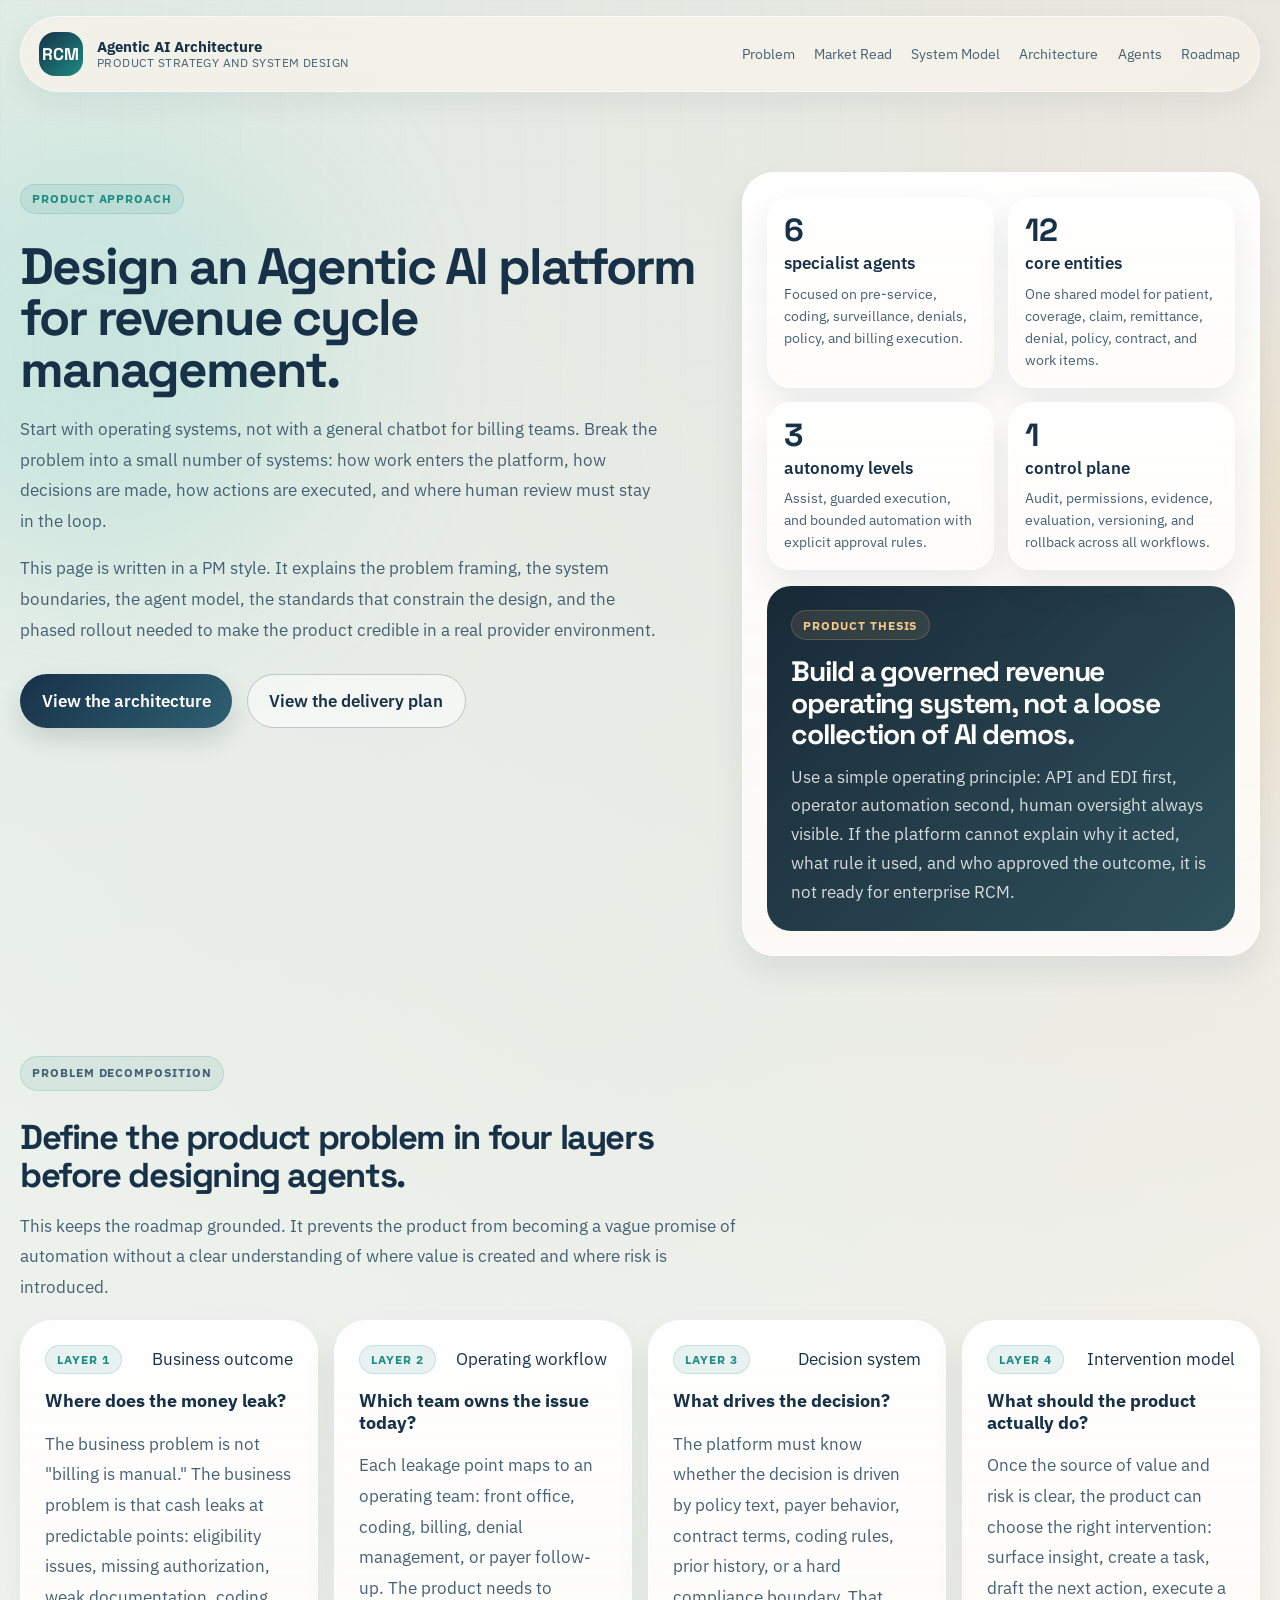
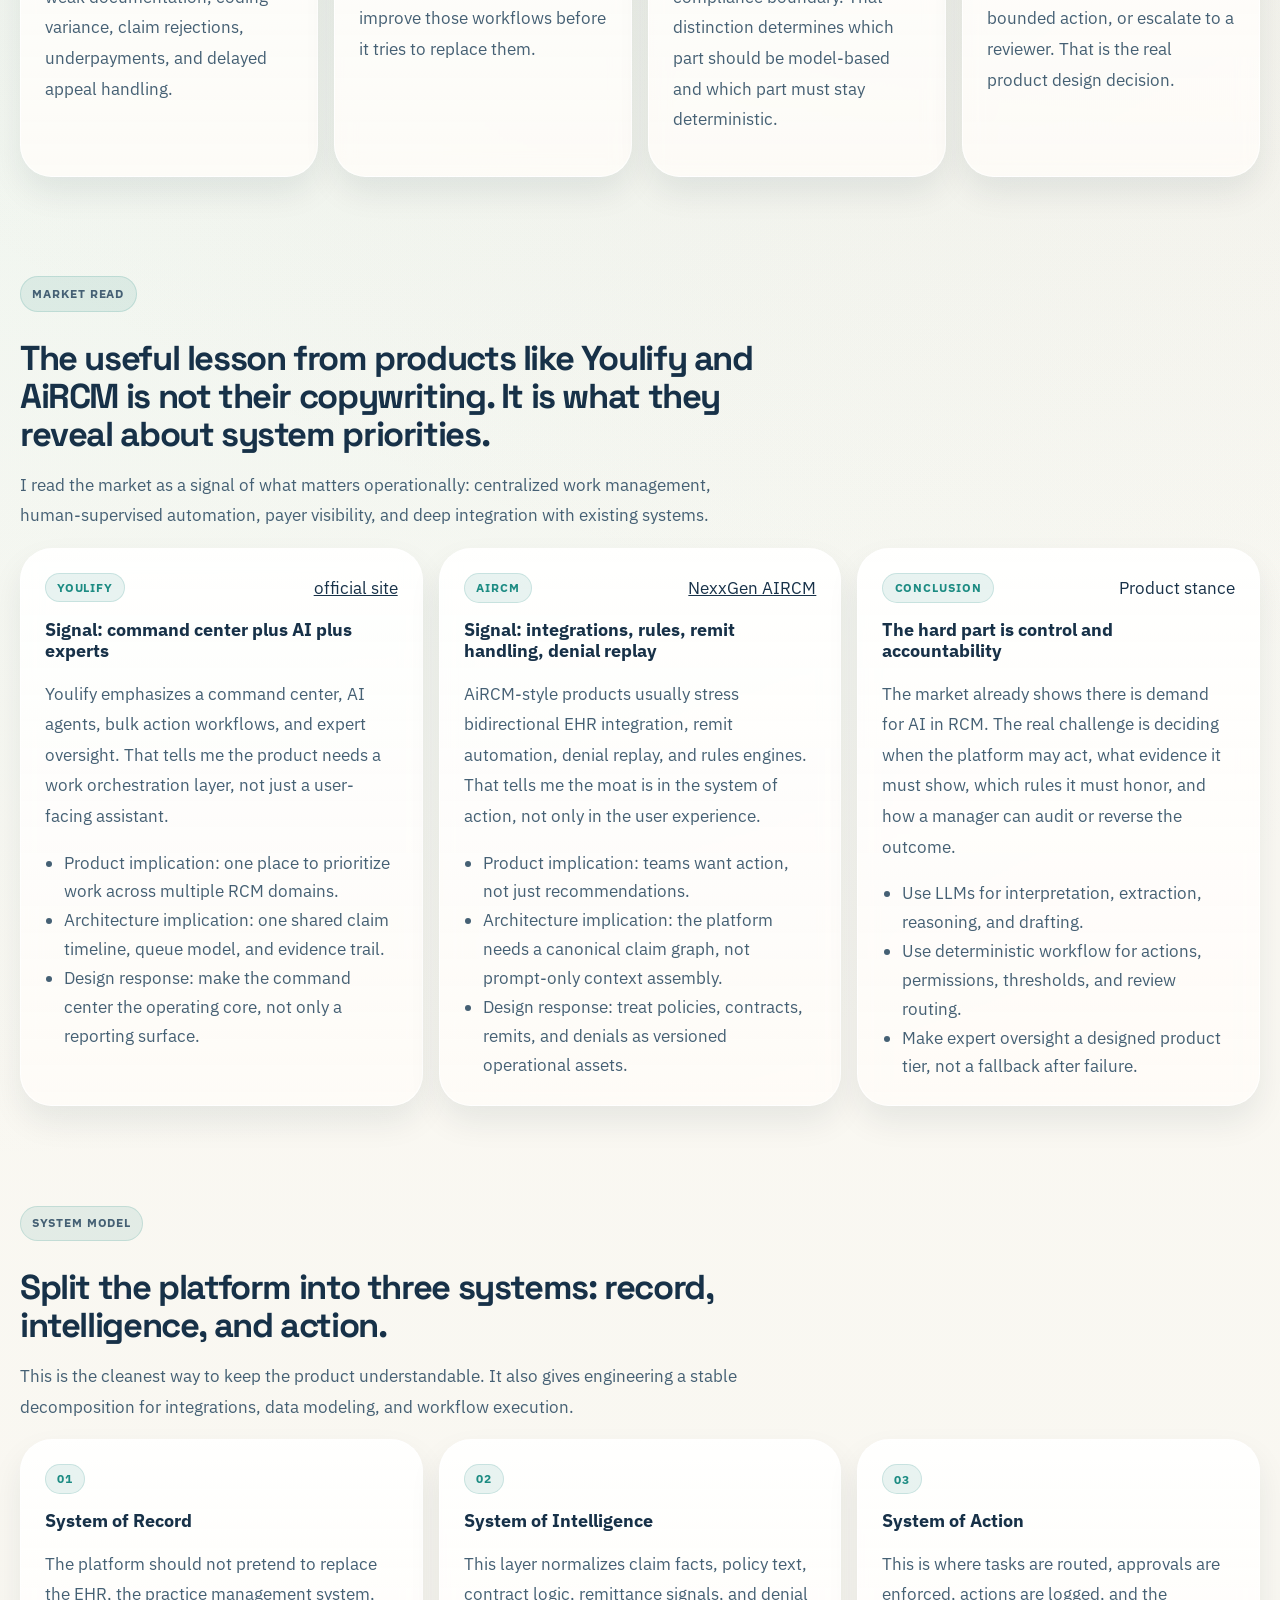
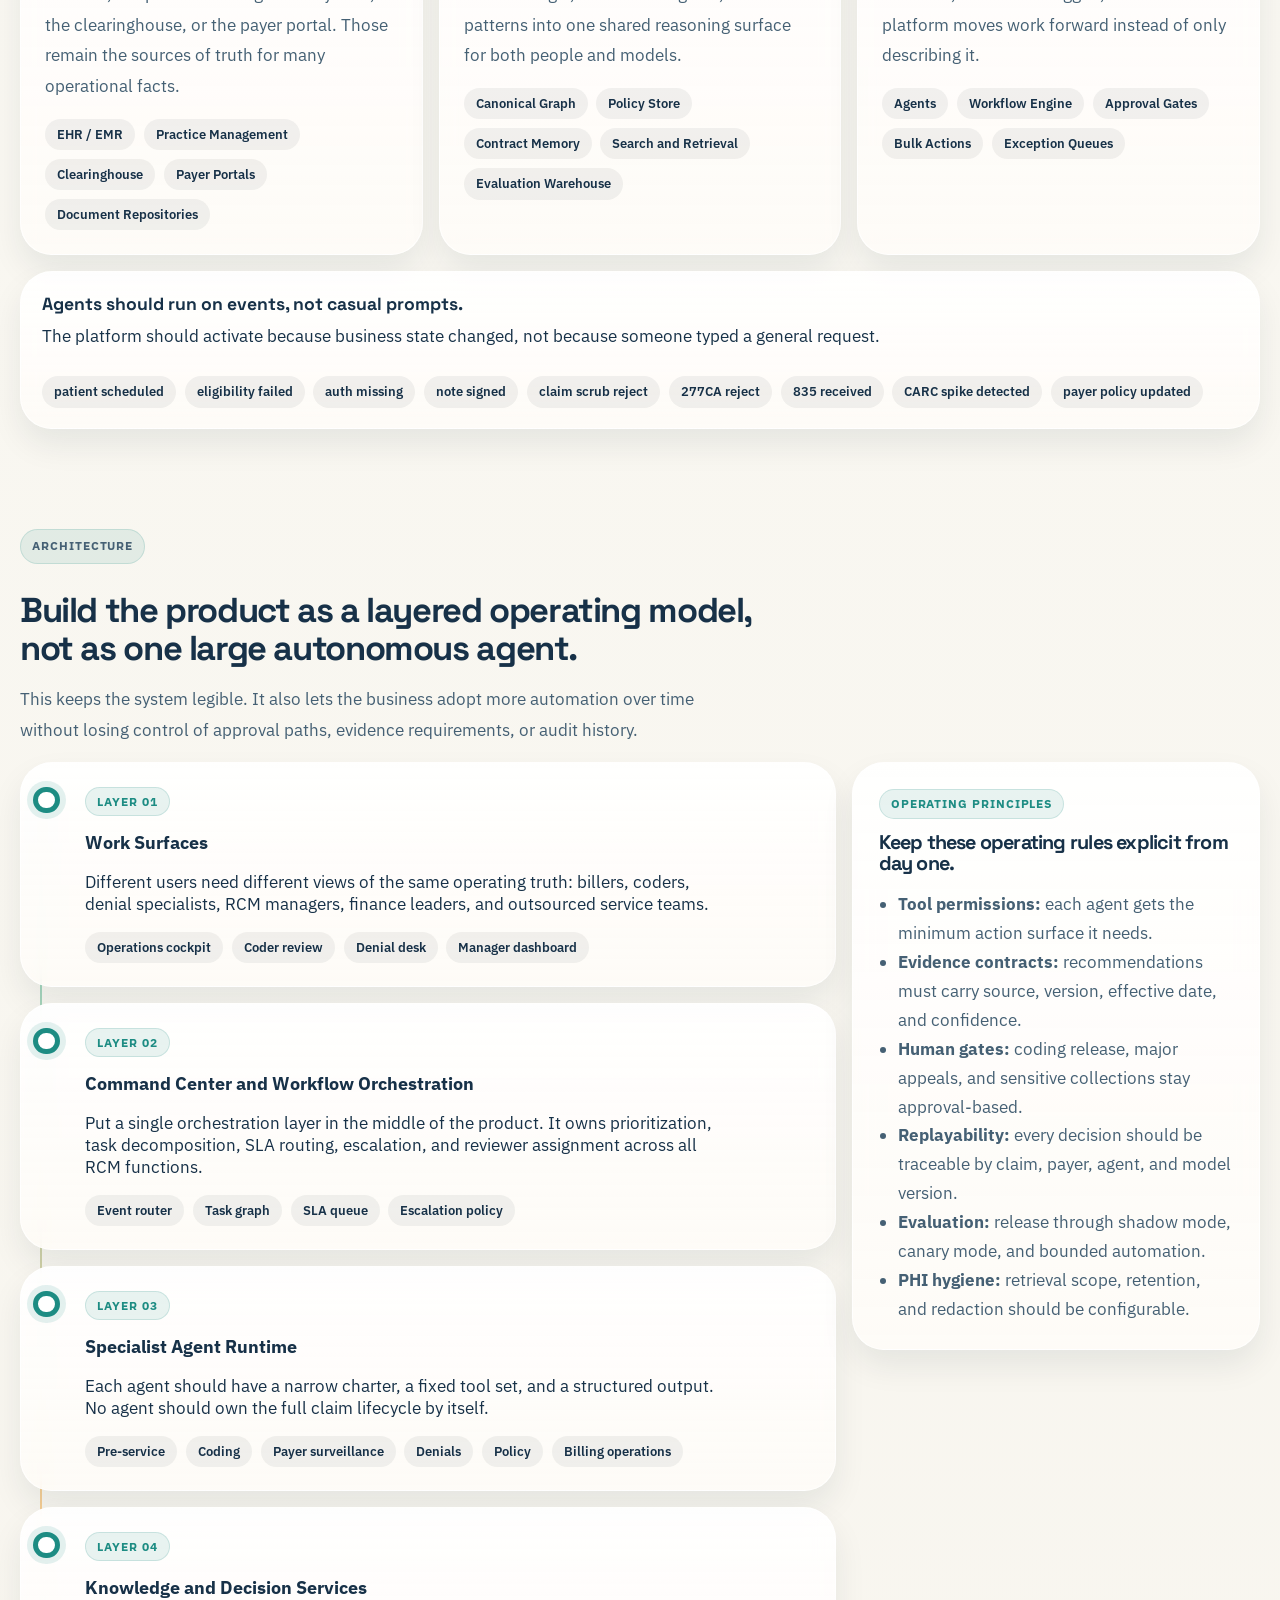
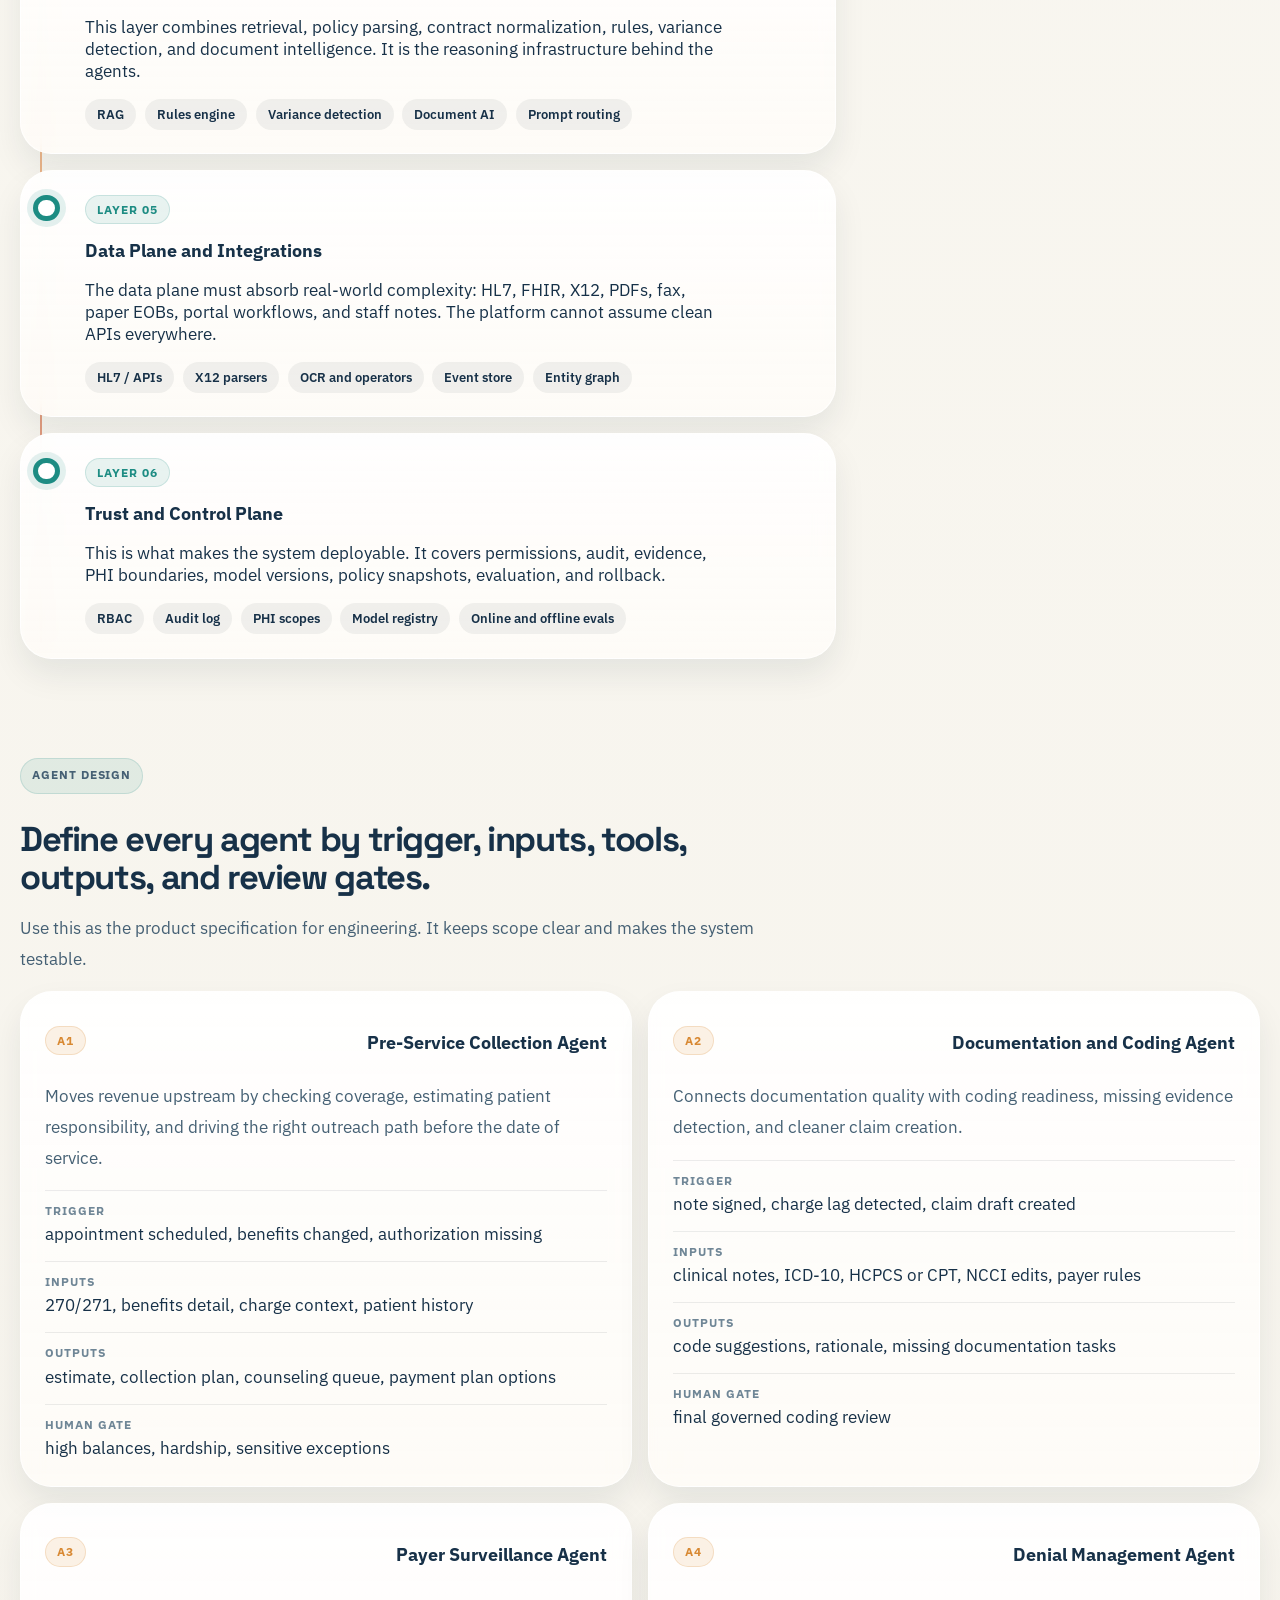
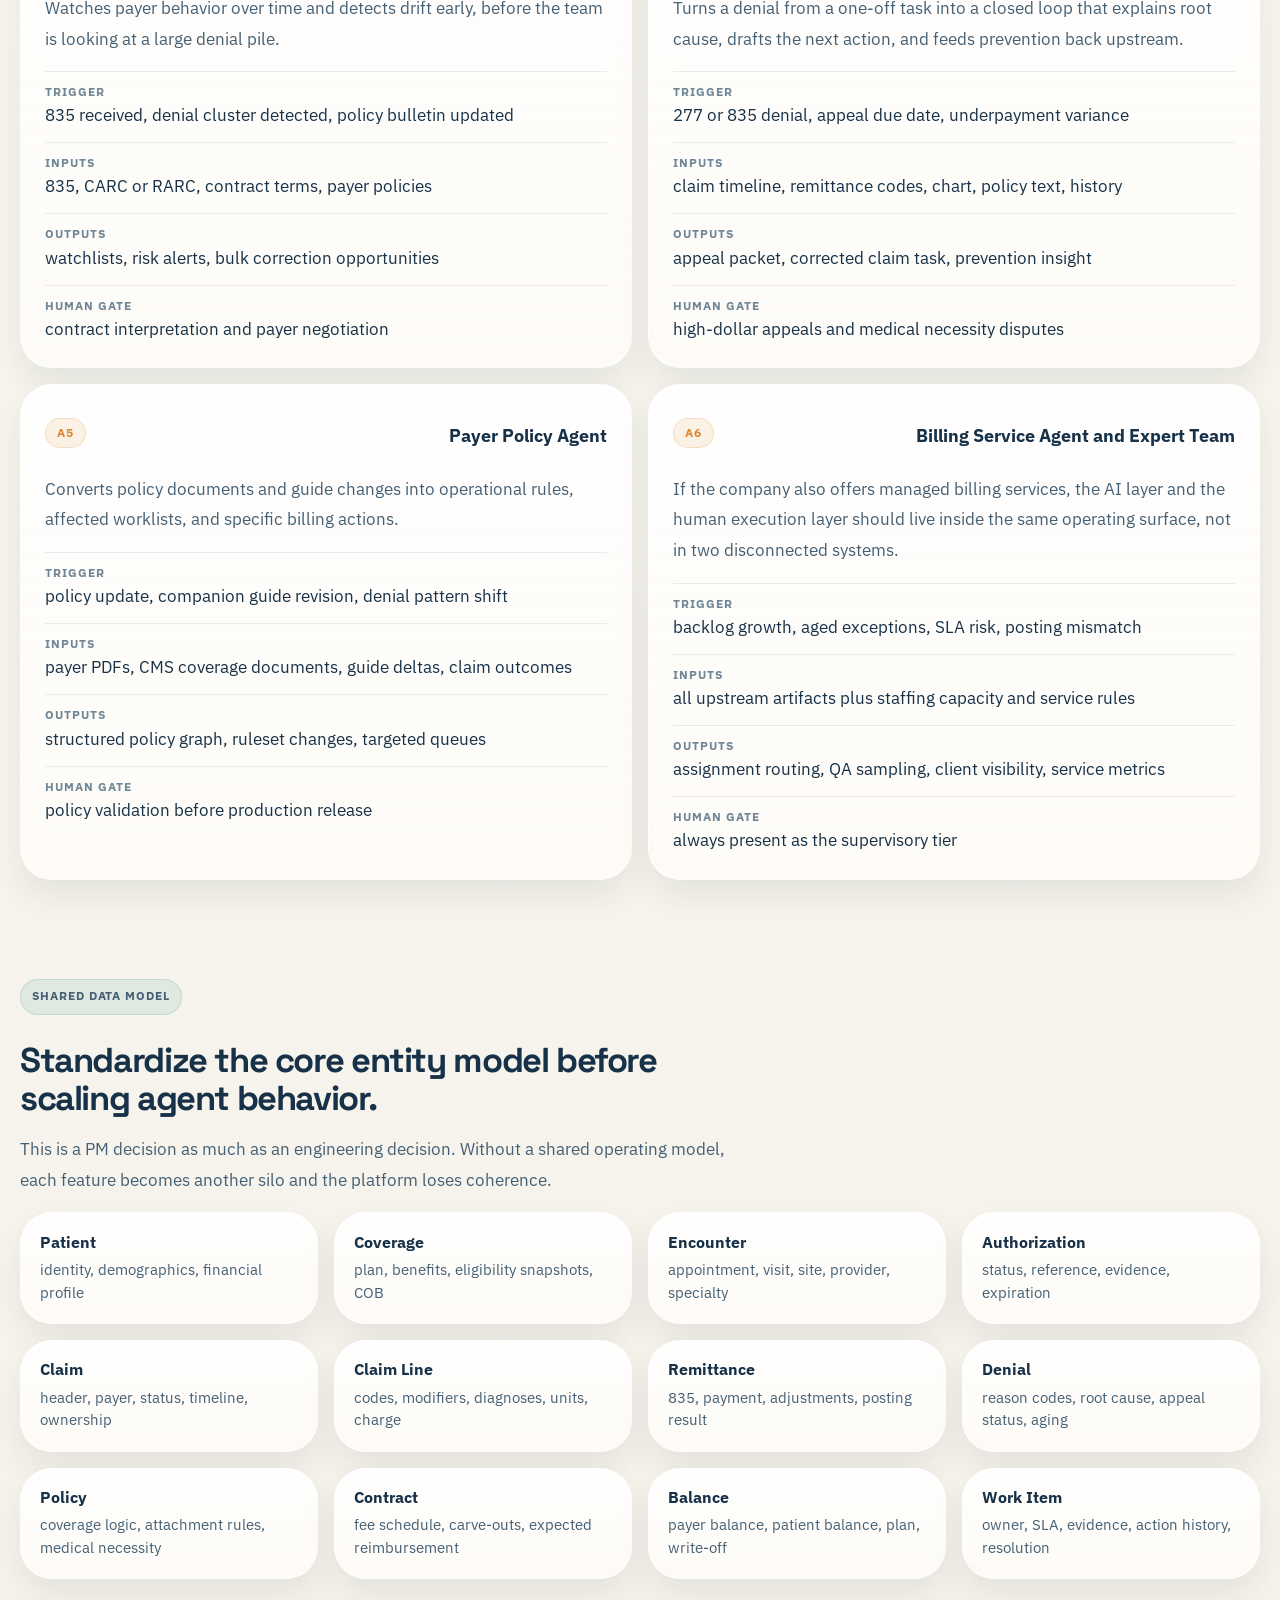
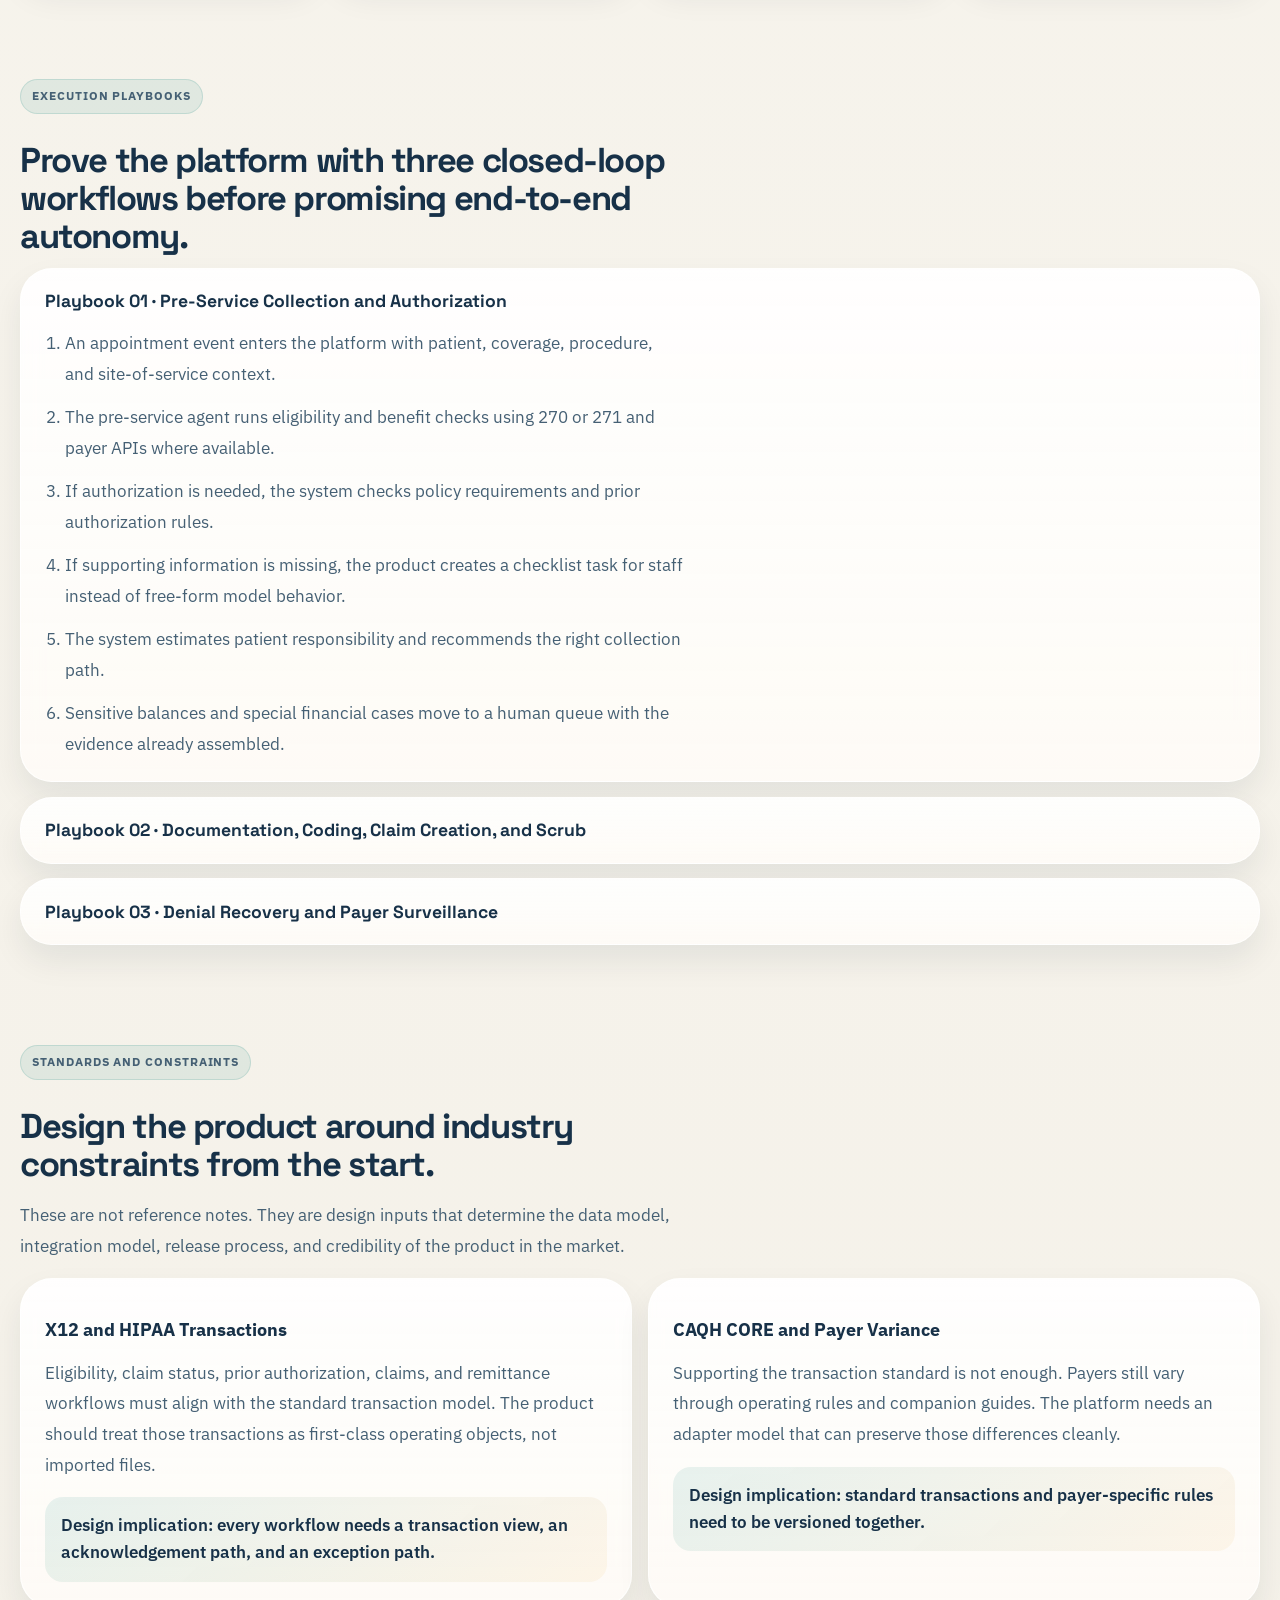
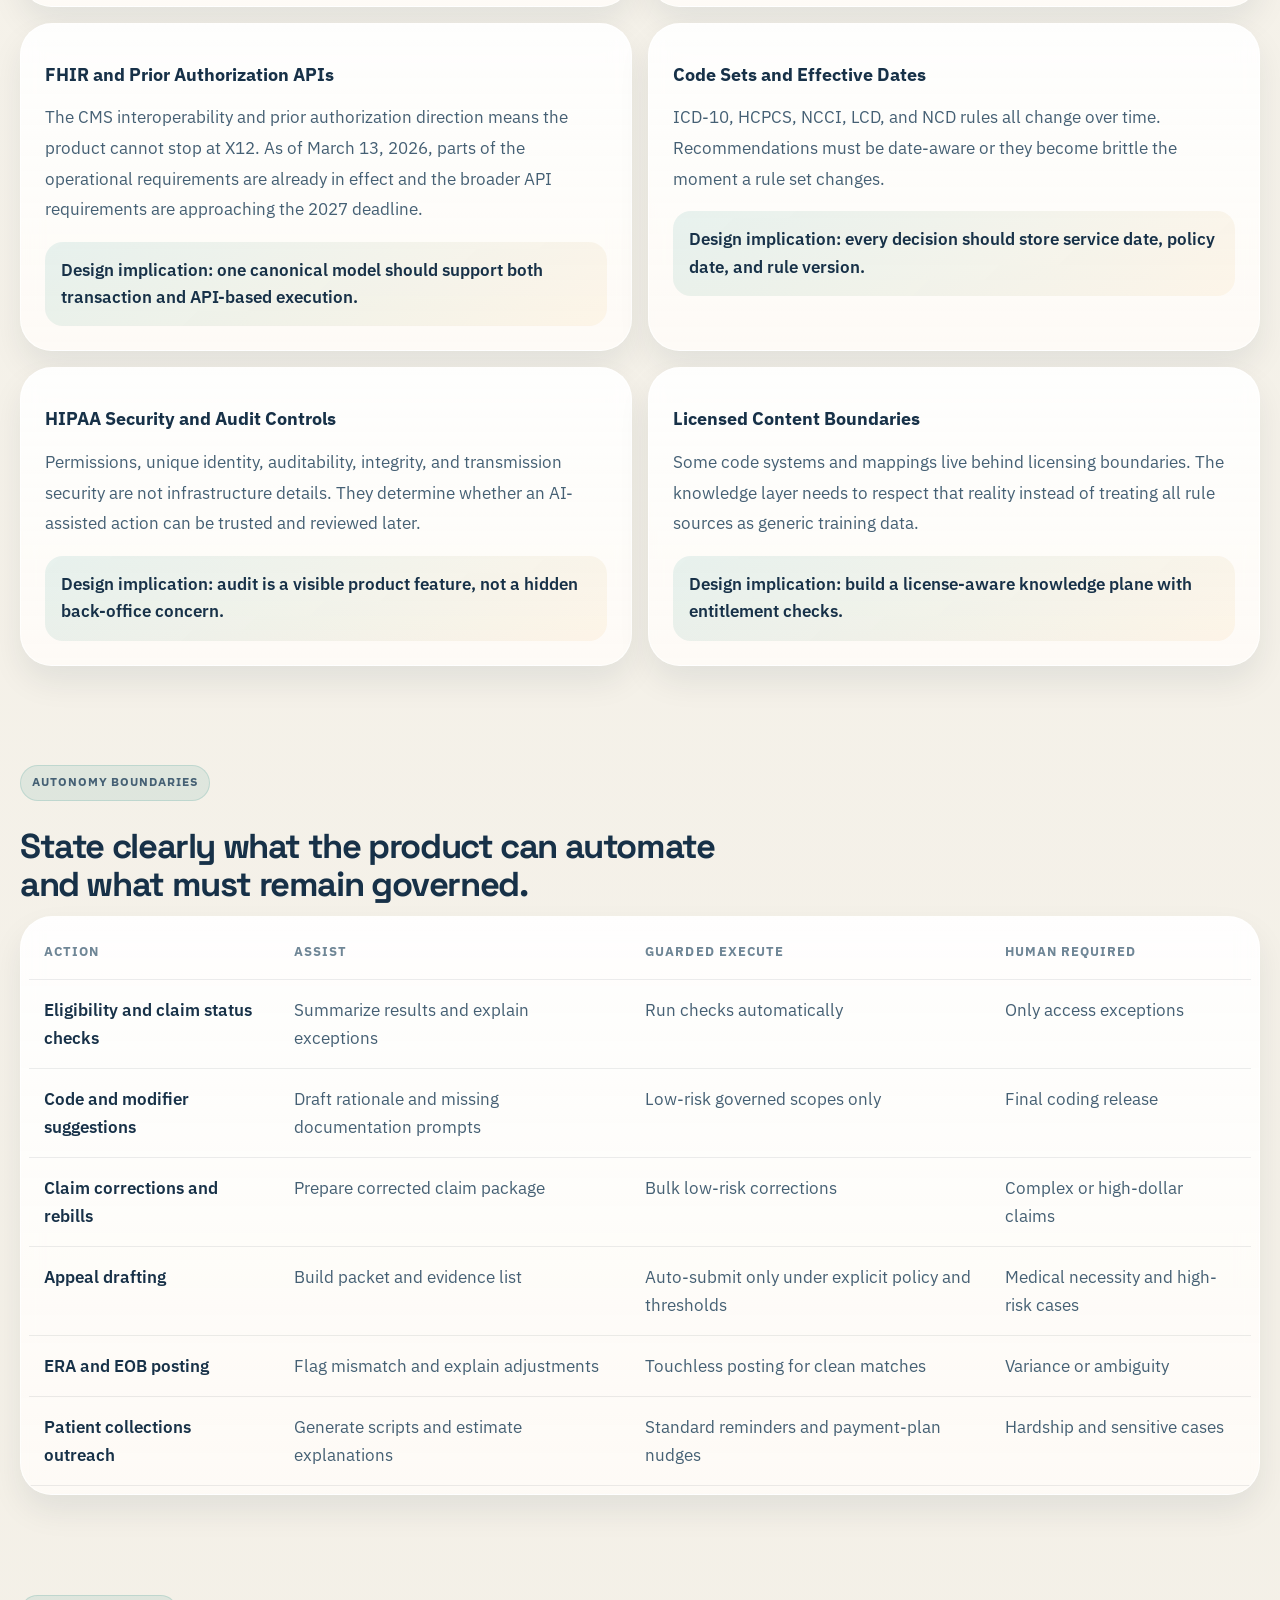
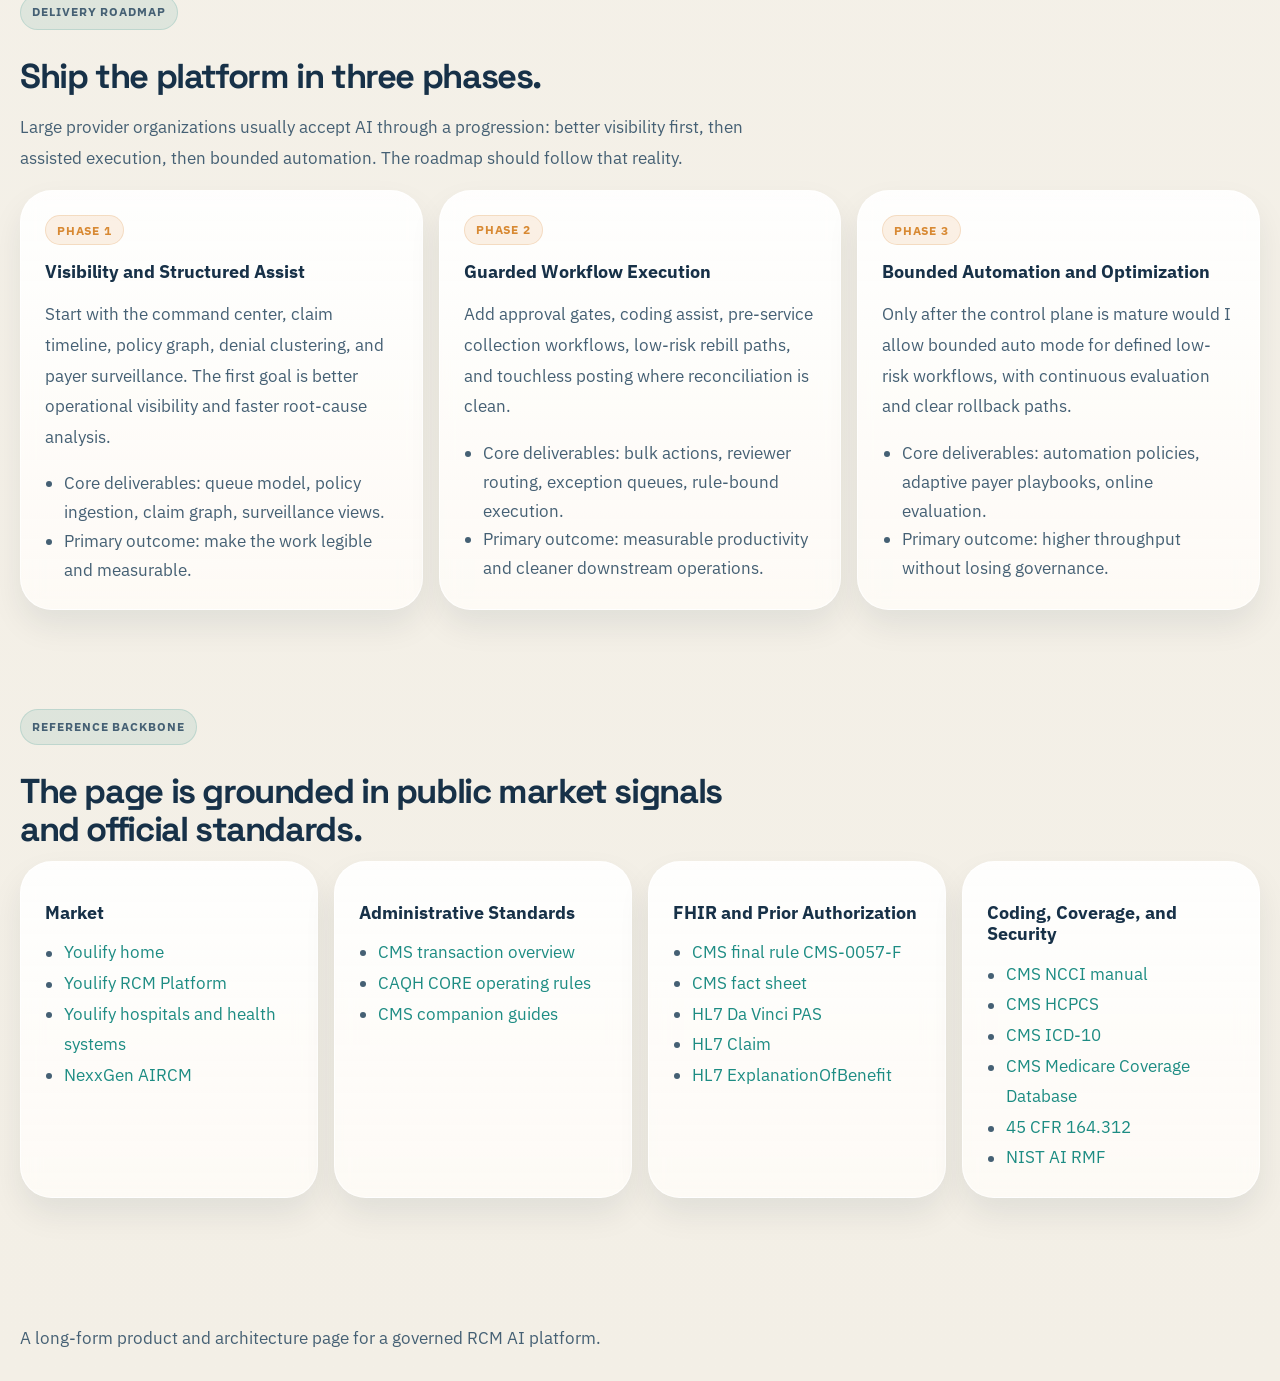
==== rcm.html @ 33782c69 "Add RCM architecture landing page" ====
<!DOCTYPE html>
<html lang="en">
<head>
  <meta charset="UTF-8">
  <meta name="viewport" content="width=device-width, initial-scale=1.0">
  <title>RCM Agentic AI Architecture</title>
  <meta
    name="description"
    content="A product-led architecture page describing how to design an Agentic AI platform for healthcare revenue cycle management."
  >
  <link rel="preconnect" href="https://fonts.googleapis.com">
  <link rel="preconnect" href="https://fonts.gstatic.com" crossorigin>
  <link
    href="https://fonts.googleapis.com/css2?family=IBM+Plex+Sans:wght@400;500;600;700&amp;family=Space+Grotesk:wght@500;700&amp;display=swap"
    rel="stylesheet"
  >
  <link rel="stylesheet" href="rcm-styles.css">
</head>
<body>
  <div class="ambient ambient-a" aria-hidden="true"></div>
  <div class="ambient ambient-b" aria-hidden="true"></div>

  <header class="topbar">
    <a class="brand" href="#top">
      <span class="brand-mark">RCM</span>
      <span class="brand-copy">
        <strong>Agentic AI Architecture</strong>
        <small>Product Strategy and System Design</small>
      </span>
    </a>

    <nav class="topnav" aria-label="Section navigation">
      <a href="#problem">Problem</a>
      <a href="#market">Market Read</a>
      <a href="#model">System Model</a>
      <a href="#architecture">Architecture</a>
      <a href="#agents">Agents</a>
      <a href="#roadmap">Roadmap</a>
    </nav>
  </header>

  <main id="top" class="page-shell">
    <section class="hero section">
      <div class="hero-copy reveal">
        <p class="eyebrow">Product approach</p>
        <h1>Design an Agentic AI platform for revenue cycle management.</h1>
        <p class="hero-lead">
          Start with operating systems, not with a general chatbot for billing teams. Break the problem into a
          small number of systems: how work enters the platform, how decisions are made, how actions are
          executed, and where human review must stay in the loop.
        </p>
        <p class="hero-lead">
          This page is written in a PM style. It explains the problem framing, the system boundaries, the agent model,
          the standards that constrain the design, and the phased rollout needed to make the product credible in a real
          provider environment.
        </p>
        <div class="hero-actions">
          <a class="button button-primary" href="#architecture">View the architecture</a>
          <a class="button button-secondary" href="#roadmap">View the delivery plan</a>
        </div>
      </div>

      <div class="hero-panel reveal">
        <div class="metric-grid">
          <article class="metric-card">
            <strong>6</strong>
            <span>specialist agents</span>
            <small>Focused on pre-service, coding, surveillance, denials, policy, and billing execution.</small>
          </article>
          <article class="metric-card">
            <strong>12</strong>
            <span>core entities</span>
            <small>One shared model for patient, coverage, claim, remittance, denial, policy, contract, and work items.</small>
          </article>
          <article class="metric-card">
            <strong>3</strong>
            <span>autonomy levels</span>
            <small>Assist, guarded execution, and bounded automation with explicit approval rules.</small>
          </article>
          <article class="metric-card">
            <strong>1</strong>
            <span>control plane</span>
            <small>Audit, permissions, evidence, evaluation, versioning, and rollback across all workflows.</small>
          </article>
        </div>

        <div class="hero-thesis">
          <div class="mini-label">Product Thesis</div>
          <h2>Build a governed revenue operating system, not a loose collection of AI demos.</h2>
          <p>
            Use a simple operating principle: API and EDI first, operator automation second, human oversight always visible.
            If the platform cannot explain why it acted, what rule it used, and who approved the outcome, it is not ready
            for enterprise RCM.
          </p>
        </div>
      </div>
    </section>

    <section id="problem" class="section">
      <div class="section-head reveal">
        <p class="section-kicker">Problem Decomposition</p>
        <h2>Define the product problem in four layers before designing agents.</h2>
        <p>
          This keeps the roadmap grounded. It prevents the product from becoming a vague promise of automation without a
          clear understanding of where value is created and where risk is introduced.
        </p>
      </div>

      <div class="signal-grid">
        <article class="signal-card reveal">
          <div class="signal-meta">
            <span class="signal-tag">Layer 1</span>
            <span>Business outcome</span>
          </div>
          <h3>Where does the money leak?</h3>
          <p>
            The business problem is not "billing is manual." The business problem is that cash leaks at predictable points:
            eligibility issues, missing authorization, weak documentation, coding variance, claim rejections, underpayments,
            and delayed appeal handling.
          </p>
        </article>

        <article class="signal-card reveal">
          <div class="signal-meta">
            <span class="signal-tag">Layer 2</span>
            <span>Operating workflow</span>
          </div>
          <h3>Which team owns the issue today?</h3>
          <p>
            Each leakage point maps to an operating team: front office, coding, billing, denial management, or payer follow-up.
            The product needs to improve those workflows before it tries to replace them.
          </p>
        </article>

        <article class="signal-card reveal">
          <div class="signal-meta">
            <span class="signal-tag">Layer 3</span>
            <span>Decision system</span>
          </div>
          <h3>What drives the decision?</h3>
          <p>
            The platform must know whether the decision is driven by policy text, payer behavior, contract terms, coding rules,
            prior history, or a hard compliance boundary. That distinction determines which part should be model-based and which
            part must stay deterministic.
          </p>
        </article>

        <article class="signal-card reveal">
          <div class="signal-meta">
            <span class="signal-tag">Layer 4</span>
            <span>Intervention model</span>
          </div>
          <h3>What should the product actually do?</h3>
          <p>
            Once the source of value and risk is clear, the product can choose the right intervention: surface insight, create a task,
            draft the next action, execute a bounded action, or escalate to a reviewer. That is the real product design decision.
          </p>
        </article>
      </div>
    </section>

    <section id="market" class="section">
      <div class="section-head reveal">
        <p class="section-kicker">Market Read</p>
        <h2>The useful lesson from products like Youlify and AiRCM is not their copywriting. It is what they reveal about system priorities.</h2>
        <p>
          I read the market as a signal of what matters operationally: centralized work management, human-supervised automation,
          payer visibility, and deep integration with existing systems.
        </p>
      </div>

      <div class="signal-grid">
        <article class="signal-card reveal">
          <div class="signal-meta">
            <span class="signal-tag">Youlify</span>
            <a href="https://www.youlify.ai/" target="_blank" rel="noreferrer">official site</a>
          </div>
          <h3>Signal: command center plus AI plus experts</h3>
          <p>
            Youlify emphasizes a command center, AI agents, bulk action workflows, and expert oversight. That tells me the
            product needs a work orchestration layer, not just a user-facing assistant.
          </p>
          <ul>
            <li>Product implication: one place to prioritize work across multiple RCM domains.</li>
            <li>Architecture implication: one shared claim timeline, queue model, and evidence trail.</li>
            <li>Design response: make the command center the operating core, not only a reporting surface.</li>
          </ul>
        </article>

        <article class="signal-card reveal">
          <div class="signal-meta">
            <span class="signal-tag">AiRCM</span>
            <a href="https://nexxgenaircm.com/" target="_blank" rel="noreferrer">NexxGen AIRCM</a>
          </div>
          <h3>Signal: integrations, rules, remit handling, denial replay</h3>
          <p>
            AiRCM-style products usually stress bidirectional EHR integration, remit automation, denial replay, and rules engines.
            That tells me the moat is in the system of action, not only in the user experience.
          </p>
          <ul>
            <li>Product implication: teams want action, not just recommendations.</li>
            <li>Architecture implication: the platform needs a canonical claim graph, not prompt-only context assembly.</li>
            <li>Design response: treat policies, contracts, remits, and denials as versioned operational assets.</li>
          </ul>
        </article>

        <article class="signal-card reveal">
          <div class="signal-meta">
            <span class="signal-tag">Conclusion</span>
            <span>Product stance</span>
          </div>
          <h3>The hard part is control and accountability</h3>
          <p>
            The market already shows there is demand for AI in RCM. The real challenge is deciding when the platform may act,
            what evidence it must show, which rules it must honor, and how a manager can audit or reverse the outcome.
          </p>
          <ul>
            <li>Use LLMs for interpretation, extraction, reasoning, and drafting.</li>
            <li>Use deterministic workflow for actions, permissions, thresholds, and review routing.</li>
            <li>Make expert oversight a designed product tier, not a fallback after failure.</li>
          </ul>
        </article>
      </div>
    </section>

    <section id="model" class="section">
      <div class="section-head reveal">
        <p class="section-kicker">System Model</p>
        <h2>Split the platform into three systems: record, intelligence, and action.</h2>
        <p>
          This is the cleanest way to keep the product understandable. It also gives engineering a stable decomposition for
          integrations, data modeling, and workflow execution.
        </p>
      </div>

      <div class="triad-grid">
        <article class="triad-card reveal">
          <div class="triad-index">01</div>
          <h3>System of Record</h3>
          <p>
            The platform should not pretend to replace the EHR, the practice management system, the clearinghouse, or the
            payer portal. Those remain the sources of truth for many operational facts.
          </p>
          <div class="chip-row">
            <span>EHR / EMR</span>
            <span>Practice Management</span>
            <span>Clearinghouse</span>
            <span>Payer Portals</span>
            <span>Document Repositories</span>
          </div>
        </article>

        <article class="triad-card reveal">
          <div class="triad-index">02</div>
          <h3>System of Intelligence</h3>
          <p>
            This layer normalizes claim facts, policy text, contract logic, remittance signals, and denial patterns into one
            shared reasoning surface for both people and models.
          </p>
          <div class="chip-row">
            <span>Canonical Graph</span>
            <span>Policy Store</span>
            <span>Contract Memory</span>
            <span>Search and Retrieval</span>
            <span>Evaluation Warehouse</span>
          </div>
        </article>

        <article class="triad-card reveal">
          <div class="triad-index">03</div>
          <h3>System of Action</h3>
          <p>
            This is where tasks are routed, approvals are enforced, actions are logged, and the platform moves work forward
            instead of only describing it.
          </p>
          <div class="chip-row">
            <span>Agents</span>
            <span>Workflow Engine</span>
            <span>Approval Gates</span>
            <span>Bulk Actions</span>
            <span>Exception Queues</span>
          </div>
        </article>
      </div>

      <div class="event-band reveal">
        <div class="event-band-head">
          <strong>Agents should run on events, not casual prompts.</strong>
          <span>The platform should activate because business state changed, not because someone typed a general request.</span>
        </div>
        <div class="event-chips">
          <span>patient scheduled</span>
          <span>eligibility failed</span>
          <span>auth missing</span>
          <span>note signed</span>
          <span>claim scrub reject</span>
          <span>277CA reject</span>
          <span>835 received</span>
          <span>CARC spike detected</span>
          <span>payer policy updated</span>
        </div>
      </div>
    </section>

    <section id="architecture" class="section">
      <div class="section-head reveal">
        <p class="section-kicker">Architecture</p>
        <h2>Build the product as a layered operating model, not as one large autonomous agent.</h2>
        <p>
          This keeps the system legible. It also lets the business adopt more automation over time without losing control of
          approval paths, evidence requirements, or audit history.
        </p>
      </div>

      <div class="architecture-layout">
        <div class="stack">
          <article class="layer-card reveal">
            <div class="layer-order">Layer 01</div>
            <h3>Work Surfaces</h3>
            <p>
              Different users need different views of the same operating truth: billers, coders, denial specialists, RCM managers,
              finance leaders, and outsourced service teams.
            </p>
            <div class="chip-row">
              <span>Operations cockpit</span>
              <span>Coder review</span>
              <span>Denial desk</span>
              <span>Manager dashboard</span>
            </div>
          </article>

          <article class="layer-card reveal">
            <div class="layer-order">Layer 02</div>
            <h3>Command Center and Workflow Orchestration</h3>
            <p>
              Put a single orchestration layer in the middle of the product. It owns prioritization, task decomposition,
              SLA routing, escalation, and reviewer assignment across all RCM functions.
            </p>
            <div class="chip-row">
              <span>Event router</span>
              <span>Task graph</span>
              <span>SLA queue</span>
              <span>Escalation policy</span>
            </div>
          </article>

          <article class="layer-card reveal">
            <div class="layer-order">Layer 03</div>
            <h3>Specialist Agent Runtime</h3>
            <p>
              Each agent should have a narrow charter, a fixed tool set, and a structured output. No agent should own the full
              claim lifecycle by itself.
            </p>
            <div class="chip-row">
              <span>Pre-service</span>
              <span>Coding</span>
              <span>Payer surveillance</span>
              <span>Denials</span>
              <span>Policy</span>
              <span>Billing operations</span>
            </div>
          </article>

          <article class="layer-card reveal">
            <div class="layer-order">Layer 04</div>
            <h3>Knowledge and Decision Services</h3>
            <p>
              This layer combines retrieval, policy parsing, contract normalization, rules, variance detection, and document
              intelligence. It is the reasoning infrastructure behind the agents.
            </p>
            <div class="chip-row">
              <span>RAG</span>
              <span>Rules engine</span>
              <span>Variance detection</span>
              <span>Document AI</span>
              <span>Prompt routing</span>
            </div>
          </article>

          <article class="layer-card reveal">
            <div class="layer-order">Layer 05</div>
            <h3>Data Plane and Integrations</h3>
            <p>
              The data plane must absorb real-world complexity: HL7, FHIR, X12, PDFs, fax, paper EOBs, portal workflows, and
              staff notes. The platform cannot assume clean APIs everywhere.
            </p>
            <div class="chip-row">
              <span>HL7 / APIs</span>
              <span>X12 parsers</span>
              <span>OCR and operators</span>
              <span>Event store</span>
              <span>Entity graph</span>
            </div>
          </article>

          <article class="layer-card reveal">
            <div class="layer-order">Layer 06</div>
            <h3>Trust and Control Plane</h3>
            <p>
              This is what makes the system deployable. It covers permissions, audit, evidence, PHI boundaries, model versions,
              policy snapshots, evaluation, and rollback.
            </p>
            <div class="chip-row">
              <span>RBAC</span>
              <span>Audit log</span>
              <span>PHI scopes</span>
              <span>Model registry</span>
              <span>Online and offline evals</span>
            </div>
          </article>
        </div>

        <aside class="control-rail reveal">
          <div class="mini-label">Operating principles</div>
          <h3>Keep these operating rules explicit from day one.</h3>
          <ul class="control-list">
            <li><strong>Tool permissions:</strong> each agent gets the minimum action surface it needs.</li>
            <li><strong>Evidence contracts:</strong> recommendations must carry source, version, effective date, and confidence.</li>
            <li><strong>Human gates:</strong> coding release, major appeals, and sensitive collections stay approval-based.</li>
            <li><strong>Replayability:</strong> every decision should be traceable by claim, payer, agent, and model version.</li>
            <li><strong>Evaluation:</strong> release through shadow mode, canary mode, and bounded automation.</li>
            <li><strong>PHI hygiene:</strong> retrieval scope, retention, and redaction should be configurable.</li>
          </ul>
        </aside>
      </div>
    </section>

    <section id="agents" class="section">
      <div class="section-head reveal">
        <p class="section-kicker">Agent Design</p>
        <h2>Define every agent by trigger, inputs, tools, outputs, and review gates.</h2>
        <p>
          Use this as the product specification for engineering. It keeps scope clear and makes the system testable.
        </p>
      </div>

      <div class="agent-grid">
        <article class="agent-card reveal">
          <div class="agent-top">
            <span class="agent-id">A1</span>
            <h3>Pre-Service Collection Agent</h3>
          </div>
          <p>
            Moves revenue upstream by checking coverage, estimating patient responsibility, and driving the right outreach path
            before the date of service.
          </p>
          <dl>
            <div><dt>Trigger</dt><dd>appointment scheduled, benefits changed, authorization missing</dd></div>
            <div><dt>Inputs</dt><dd>270/271, benefits detail, charge context, patient history</dd></div>
            <div><dt>Outputs</dt><dd>estimate, collection plan, counseling queue, payment plan options</dd></div>
            <div><dt>Human Gate</dt><dd>high balances, hardship, sensitive exceptions</dd></div>
          </dl>
        </article>

        <article class="agent-card reveal">
          <div class="agent-top">
            <span class="agent-id">A2</span>
            <h3>Documentation and Coding Agent</h3>
          </div>
          <p>
            Connects documentation quality with coding readiness, missing evidence detection, and cleaner claim creation.
          </p>
          <dl>
            <div><dt>Trigger</dt><dd>note signed, charge lag detected, claim draft created</dd></div>
            <div><dt>Inputs</dt><dd>clinical notes, ICD-10, HCPCS or CPT, NCCI edits, payer rules</dd></div>
            <div><dt>Outputs</dt><dd>code suggestions, rationale, missing documentation tasks</dd></div>
            <div><dt>Human Gate</dt><dd>final governed coding review</dd></div>
          </dl>
        </article>

        <article class="agent-card reveal">
          <div class="agent-top">
            <span class="agent-id">A3</span>
            <h3>Payer Surveillance Agent</h3>
          </div>
          <p>
            Watches payer behavior over time and detects drift early, before the team is looking at a large denial pile.
          </p>
          <dl>
            <div><dt>Trigger</dt><dd>835 received, denial cluster detected, policy bulletin updated</dd></div>
            <div><dt>Inputs</dt><dd>835, CARC or RARC, contract terms, payer policies</dd></div>
            <div><dt>Outputs</dt><dd>watchlists, risk alerts, bulk correction opportunities</dd></div>
            <div><dt>Human Gate</dt><dd>contract interpretation and payer negotiation</dd></div>
          </dl>
        </article>

        <article class="agent-card reveal">
          <div class="agent-top">
            <span class="agent-id">A4</span>
            <h3>Denial Management Agent</h3>
          </div>
          <p>
            Turns a denial from a one-off task into a closed loop that explains root cause, drafts the next action, and feeds
            prevention back upstream.
          </p>
          <dl>
            <div><dt>Trigger</dt><dd>277 or 835 denial, appeal due date, underpayment variance</dd></div>
            <div><dt>Inputs</dt><dd>claim timeline, remittance codes, chart, policy text, history</dd></div>
            <div><dt>Outputs</dt><dd>appeal packet, corrected claim task, prevention insight</dd></div>
            <div><dt>Human Gate</dt><dd>high-dollar appeals and medical necessity disputes</dd></div>
          </dl>
        </article>

        <article class="agent-card reveal">
          <div class="agent-top">
            <span class="agent-id">A5</span>
            <h3>Payer Policy Agent</h3>
          </div>
          <p>
            Converts policy documents and guide changes into operational rules, affected worklists, and specific billing actions.
          </p>
          <dl>
            <div><dt>Trigger</dt><dd>policy update, companion guide revision, denial pattern shift</dd></div>
            <div><dt>Inputs</dt><dd>payer PDFs, CMS coverage documents, guide deltas, claim outcomes</dd></div>
            <div><dt>Outputs</dt><dd>structured policy graph, ruleset changes, targeted queues</dd></div>
            <div><dt>Human Gate</dt><dd>policy validation before production release</dd></div>
          </dl>
        </article>

        <article class="agent-card reveal">
          <div class="agent-top">
            <span class="agent-id">A6</span>
            <h3>Billing Service Agent and Expert Team</h3>
          </div>
          <p>
            If the company also offers managed billing services, the AI layer and the human execution layer should live inside
            the same operating surface, not in two disconnected systems.
          </p>
          <dl>
            <div><dt>Trigger</dt><dd>backlog growth, aged exceptions, SLA risk, posting mismatch</dd></div>
            <div><dt>Inputs</dt><dd>all upstream artifacts plus staffing capacity and service rules</dd></div>
            <div><dt>Outputs</dt><dd>assignment routing, QA sampling, client visibility, service metrics</dd></div>
            <div><dt>Human Gate</dt><dd>always present as the supervisory tier</dd></div>
          </dl>
        </article>
      </div>
    </section>

    <section class="section">
      <div class="section-head reveal">
        <p class="section-kicker">Shared Data Model</p>
        <h2>Standardize the core entity model before scaling agent behavior.</h2>
        <p>
          This is a PM decision as much as an engineering decision. Without a shared operating model, each feature becomes
          another silo and the platform loses coherence.
        </p>
      </div>

      <div class="entity-grid">
        <article class="entity-card reveal"><strong>Patient</strong><span>identity, demographics, financial profile</span></article>
        <article class="entity-card reveal"><strong>Coverage</strong><span>plan, benefits, eligibility snapshots, COB</span></article>
        <article class="entity-card reveal"><strong>Encounter</strong><span>appointment, visit, site, provider, specialty</span></article>
        <article class="entity-card reveal"><strong>Authorization</strong><span>status, reference, evidence, expiration</span></article>
        <article class="entity-card reveal"><strong>Claim</strong><span>header, payer, status, timeline, ownership</span></article>
        <article class="entity-card reveal"><strong>Claim Line</strong><span>codes, modifiers, diagnoses, units, charge</span></article>
        <article class="entity-card reveal"><strong>Remittance</strong><span>835, payment, adjustments, posting result</span></article>
        <article class="entity-card reveal"><strong>Denial</strong><span>reason codes, root cause, appeal status, aging</span></article>
        <article class="entity-card reveal"><strong>Policy</strong><span>coverage logic, attachment rules, medical necessity</span></article>
        <article class="entity-card reveal"><strong>Contract</strong><span>fee schedule, carve-outs, expected reimbursement</span></article>
        <article class="entity-card reveal"><strong>Balance</strong><span>payer balance, patient balance, plan, write-off</span></article>
        <article class="entity-card reveal"><strong>Work Item</strong><span>owner, SLA, evidence, action history, resolution</span></article>
      </div>
    </section>

    <section class="section">
      <div class="section-head reveal">
        <p class="section-kicker">Execution Playbooks</p>
        <h2>Prove the platform with three closed-loop workflows before promising end-to-end autonomy.</h2>
      </div>

      <div class="workflow-list">
        <details class="workflow-card reveal" open>
          <summary>Playbook 01 · Pre-Service Collection and Authorization</summary>
          <div class="workflow-body">
            <ol>
              <li>An appointment event enters the platform with patient, coverage, procedure, and site-of-service context.</li>
              <li>The pre-service agent runs eligibility and benefit checks using 270 or 271 and payer APIs where available.</li>
              <li>If authorization is needed, the system checks policy requirements and prior authorization rules.</li>
              <li>If supporting information is missing, the product creates a checklist task for staff instead of free-form model behavior.</li>
              <li>The system estimates patient responsibility and recommends the right collection path.</li>
              <li>Sensitive balances and special financial cases move to a human queue with the evidence already assembled.</li>
            </ol>
          </div>
        </details>

        <details class="workflow-card reveal">
          <summary>Playbook 02 · Documentation, Coding, Claim Creation, and Scrub</summary>
          <div class="workflow-body">
            <ol>
              <li>When the note is signed, document intelligence extracts diagnoses, procedure candidates, and missing evidence.</li>
              <li>The coding agent compares the extracted facts against code sets, edits, specialty playbooks, and payer rules.</li>
              <li>The output is structured: code suggestions, rationale, and a list of documentation tasks.</li>
              <li>The claim builder creates a draft claim and runs payer-specific rule packs before clearinghouse submission.</li>
              <li>Complex cases move into governed coding review before release.</li>
              <li>After submission, 277CA and downstream status are tracked so rejections feed prevention logic upstream.</li>
            </ol>
          </div>
        </details>

        <details class="workflow-card reveal">
          <summary>Playbook 03 · Denial Recovery and Payer Surveillance</summary>
          <div class="workflow-body">
            <ol>
              <li>When the 835 arrives, the system parses remittance codes, payment variance, and patient responsibility.</li>
              <li>The denial agent clusters root cause while the surveillance agent checks whether the issue reflects broader payer drift.</li>
              <li>Single-claim issues become correction or appeal tasks. Payer-wide issues become bulk action opportunities.</li>
              <li>The policy agent checks recent policy or guide changes that may explain the variance.</li>
              <li>Appeals, rebills, and underpayment recovery pass through release gates before execution.</li>
              <li>The resolution outcome updates prevention logic across coding, documentation, and front-end workflow.</li>
            </ol>
          </div>
        </details>
      </div>
    </section>

    <section class="section">
      <div class="section-head reveal">
        <p class="section-kicker">Standards and Constraints</p>
        <h2>Design the product around industry constraints from the start.</h2>
        <p>
          These are not reference notes. They are design inputs that determine the data model, integration model, release process,
          and credibility of the product in the market.
        </p>
      </div>

      <div class="standards-grid">
        <article class="standard-card reveal">
          <h3>X12 and HIPAA Transactions</h3>
          <p>
            Eligibility, claim status, prior authorization, claims, and remittance workflows must align with the standard transaction
            model. The product should treat those transactions as first-class operating objects, not imported files.
          </p>
          <div class="note-callout">Design implication: every workflow needs a transaction view, an acknowledgement path, and an exception path.</div>
        </article>

        <article class="standard-card reveal">
          <h3>CAQH CORE and Payer Variance</h3>
          <p>
            Supporting the transaction standard is not enough. Payers still vary through operating rules and companion guides. The
            platform needs an adapter model that can preserve those differences cleanly.
          </p>
          <div class="note-callout">Design implication: standard transactions and payer-specific rules need to be versioned together.</div>
        </article>

        <article class="standard-card reveal">
          <h3>FHIR and Prior Authorization APIs</h3>
          <p>
            The CMS interoperability and prior authorization direction means the product cannot stop at X12. As of March 13, 2026,
            parts of the operational requirements are already in effect and the broader API requirements are approaching the 2027 deadline.
          </p>
          <div class="note-callout">Design implication: one canonical model should support both transaction and API-based execution.</div>
        </article>

        <article class="standard-card reveal">
          <h3>Code Sets and Effective Dates</h3>
          <p>
            ICD-10, HCPCS, NCCI, LCD, and NCD rules all change over time. Recommendations must be date-aware or they become brittle
            the moment a rule set changes.
          </p>
          <div class="note-callout">Design implication: every decision should store service date, policy date, and rule version.</div>
        </article>

        <article class="standard-card reveal">
          <h3>HIPAA Security and Audit Controls</h3>
          <p>
            Permissions, unique identity, auditability, integrity, and transmission security are not infrastructure details. They
            determine whether an AI-assisted action can be trusted and reviewed later.
          </p>
          <div class="note-callout">Design implication: audit is a visible product feature, not a hidden back-office concern.</div>
        </article>

        <article class="standard-card reveal">
          <h3>Licensed Content Boundaries</h3>
          <p>
            Some code systems and mappings live behind licensing boundaries. The knowledge layer needs to respect that reality instead
            of treating all rule sources as generic training data.
          </p>
          <div class="note-callout">Design implication: build a license-aware knowledge plane with entitlement checks.</div>
        </article>
      </div>
    </section>

    <section class="section">
      <div class="section-head reveal">
        <p class="section-kicker">Autonomy Boundaries</p>
        <h2>State clearly what the product can automate and what must remain governed.</h2>
      </div>

      <div class="table-shell reveal">
        <table class="autonomy-table">
          <thead>
            <tr>
              <th>Action</th>
              <th>Assist</th>
              <th>Guarded Execute</th>
              <th>Human Required</th>
            </tr>
          </thead>
          <tbody>
            <tr>
              <td>Eligibility and claim status checks</td>
              <td>Summarize results and explain exceptions</td>
              <td>Run checks automatically</td>
              <td>Only access exceptions</td>
            </tr>
            <tr>
              <td>Code and modifier suggestions</td>
              <td>Draft rationale and missing documentation prompts</td>
              <td>Low-risk governed scopes only</td>
              <td>Final coding release</td>
            </tr>
            <tr>
              <td>Claim corrections and rebills</td>
              <td>Prepare corrected claim package</td>
              <td>Bulk low-risk corrections</td>
              <td>Complex or high-dollar claims</td>
            </tr>
            <tr>
              <td>Appeal drafting</td>
              <td>Build packet and evidence list</td>
              <td>Auto-submit only under explicit policy and thresholds</td>
              <td>Medical necessity and high-risk cases</td>
            </tr>
            <tr>
              <td>ERA and EOB posting</td>
              <td>Flag mismatch and explain adjustments</td>
              <td>Touchless posting for clean matches</td>
              <td>Variance or ambiguity</td>
            </tr>
            <tr>
              <td>Patient collections outreach</td>
              <td>Generate scripts and estimate explanations</td>
              <td>Standard reminders and payment-plan nudges</td>
              <td>Hardship and sensitive cases</td>
            </tr>
          </tbody>
        </table>
      </div>
    </section>

    <section id="roadmap" class="section">
      <div class="section-head reveal">
        <p class="section-kicker">Delivery Roadmap</p>
        <h2>Ship the platform in three phases.</h2>
        <p>
          Large provider organizations usually accept AI through a progression: better visibility first, then assisted execution,
          then bounded automation. The roadmap should follow that reality.
        </p>
      </div>

      <div class="roadmap-grid">
        <article class="roadmap-card reveal">
          <div class="roadmap-phase">Phase 1</div>
          <h3>Visibility and Structured Assist</h3>
          <p>
            Start with the command center, claim timeline, policy graph, denial clustering, and payer surveillance. The first goal is
            better operational visibility and faster root-cause analysis.
          </p>
          <ul>
            <li>Core deliverables: queue model, policy ingestion, claim graph, surveillance views.</li>
            <li>Primary outcome: make the work legible and measurable.</li>
          </ul>
        </article>

        <article class="roadmap-card reveal">
          <div class="roadmap-phase">Phase 2</div>
          <h3>Guarded Workflow Execution</h3>
          <p>
            Add approval gates, coding assist, pre-service collection workflows, low-risk rebill paths, and touchless posting where
            reconciliation is clean.
          </p>
          <ul>
            <li>Core deliverables: bulk actions, reviewer routing, exception queues, rule-bound execution.</li>
            <li>Primary outcome: measurable productivity and cleaner downstream operations.</li>
          </ul>
        </article>

        <article class="roadmap-card reveal">
          <div class="roadmap-phase">Phase 3</div>
          <h3>Bounded Automation and Optimization</h3>
          <p>
            Only after the control plane is mature would I allow bounded auto mode for defined low-risk workflows, with continuous
            evaluation and clear rollback paths.
          </p>
          <ul>
            <li>Core deliverables: automation policies, adaptive payer playbooks, online evaluation.</li>
            <li>Primary outcome: higher throughput without losing governance.</li>
          </ul>
        </article>
      </div>
    </section>

    <section class="section sources-section">
      <div class="section-head reveal">
        <p class="section-kicker">Reference Backbone</p>
        <h2>The page is grounded in public market signals and official standards.</h2>
      </div>

      <div class="sources-grid">
        <article class="source-card reveal">
          <h3>Market</h3>
          <ul>
            <li><a href="https://www.youlify.ai/" target="_blank" rel="noreferrer">Youlify home</a></li>
            <li><a href="https://www.youlify.ai/solutions/rcm-platform" target="_blank" rel="noreferrer">Youlify RCM Platform</a></li>
            <li><a href="https://www.youlify.ai/who-we-serve/hospitals-healthcare-systems" target="_blank" rel="noreferrer">Youlify hospitals and health systems</a></li>
            <li><a href="https://nexxgenaircm.com/" target="_blank" rel="noreferrer">NexxGen AIRCM</a></li>
          </ul>
        </article>

        <article class="source-card reveal">
          <h3>Administrative Standards</h3>
          <ul>
            <li><a href="https://www.cms.gov/priorities/key-initiatives/burden-reduction/administrative-simplification/transactions" target="_blank" rel="noreferrer">CMS transaction overview</a></li>
            <li><a href="https://www.caqh.org/core/operating-rules" target="_blank" rel="noreferrer">CAQH CORE operating rules</a></li>
            <li><a href="https://www.cms.gov/Medicare/Billing/ElectronicBillingEDITrans/CompanionGuides.html" target="_blank" rel="noreferrer">CMS companion guides</a></li>
          </ul>
        </article>

        <article class="source-card reveal">
          <h3>FHIR and Prior Authorization</h3>
          <ul>
            <li><a href="https://www.cms.gov/cms-interoperability-and-prior-authorization-final-rule-cms-0057-f" target="_blank" rel="noreferrer">CMS final rule CMS-0057-F</a></li>
            <li><a href="https://www.cms.gov/newsroom/fact-sheets/cms-interoperability-and-prior-authorization-final-rule-cms-0057-f" target="_blank" rel="noreferrer">CMS fact sheet</a></li>
            <li><a href="https://www.hl7.org/fhir/us/davinci-pas/" target="_blank" rel="noreferrer">HL7 Da Vinci PAS</a></li>
            <li><a href="https://www.hl7.org/fhir/claim.html" target="_blank" rel="noreferrer">HL7 Claim</a></li>
            <li><a href="https://www.hl7.org/fhir/explanationofbenefit.html" target="_blank" rel="noreferrer">HL7 ExplanationOfBenefit</a></li>
          </ul>
        </article>

        <article class="source-card reveal">
          <h3>Coding, Coverage, and Security</h3>
          <ul>
            <li><a href="https://www.cms.gov/medicare/coding-billing/national-correct-coding-initiative-ncci-edits/medicare-ncci-policy-manual" target="_blank" rel="noreferrer">CMS NCCI manual</a></li>
            <li><a href="https://www.cms.gov/medicare/coding-billing/healthcare-common-procedure-system" target="_blank" rel="noreferrer">CMS HCPCS</a></li>
            <li><a href="https://www.cms.gov/medicare/coding-billing/icd-10-codes" target="_blank" rel="noreferrer">CMS ICD-10</a></li>
            <li><a href="https://www.cms.gov/medicare-coverage-database/" target="_blank" rel="noreferrer">CMS Medicare Coverage Database</a></li>
            <li><a href="https://www.law.cornell.edu/cfr/text/45/164.312" target="_blank" rel="noreferrer">45 CFR 164.312</a></li>
            <li><a href="https://www.nist.gov/itl/ai-risk-management-framework" target="_blank" rel="noreferrer">NIST AI RMF</a></li>
          </ul>
        </article>
      </div>
    </section>
  </main>

  <footer class="page-footer">
    <p>
      A long-form product and architecture page for a governed RCM AI platform.
    </p>
  </footer>

  <script src="rcm-script.js" defer></script>
</body>
</html>
---- rcm-styles.css ----
:root {
  --ink-950: #10212f;
  --ink-900: #173148;
  --ink-700: #456074;
  --ink-500: #6f8696;
  --paper: #f6f3eb;
  --paper-strong: rgba(255, 250, 242, 0.82);
  --white: rgba(255, 255, 255, 0.78);
  --teal-500: #1d8c83;
  --teal-300: #76d3c8;
  --gold-500: #d88933;
  --gold-300: #f5c98a;
  --rose-400: #d57c69;
  --line: rgba(16, 33, 47, 0.12);
  --line-strong: rgba(16, 33, 47, 0.22);
  --shadow-lg: 0 28px 60px rgba(16, 33, 47, 0.12);
  --shadow-md: 0 16px 32px rgba(16, 33, 47, 0.08);
  --radius-xl: 32px;
  --radius-lg: 24px;
  --radius-md: 18px;
  --content-width: 1240px;
}

* {
  box-sizing: border-box;
}

html {
  scroll-behavior: smooth;
}

body {
  margin: 0;
  color: var(--ink-900);
  font-family: "IBM Plex Sans", sans-serif;
  font-size: 17px;
  background:
    radial-gradient(circle at top left, rgba(118, 211, 200, 0.18), transparent 22%),
    radial-gradient(circle at top right, rgba(213, 124, 105, 0.14), transparent 18%),
    linear-gradient(180deg, #fbfaf5 0%, #f3efe6 100%);
  min-height: 100vh;
}

body::before {
  content: "";
  position: fixed;
  inset: 0;
  background-image:
    linear-gradient(rgba(16, 33, 47, 0.04) 1px, transparent 1px),
    linear-gradient(90deg, rgba(16, 33, 47, 0.04) 1px, transparent 1px);
  background-size: 40px 40px;
  mask-image: linear-gradient(180deg, rgba(0, 0, 0, 0.2), transparent 70%);
  pointer-events: none;
}

.ambient {
  position: fixed;
  width: 28rem;
  height: 28rem;
  border-radius: 50%;
  filter: blur(90px);
  opacity: 0.28;
  pointer-events: none;
  z-index: 0;
}

.ambient-a {
  left: -8rem;
  top: 8rem;
  background: rgba(118, 211, 200, 0.9);
}

.ambient-b {
  right: -10rem;
  top: 22rem;
  background: rgba(245, 201, 138, 0.8);
}

a {
  color: inherit;
}

.topbar {
  position: sticky;
  top: 0;
  z-index: 10;
  display: flex;
  align-items: center;
  justify-content: space-between;
  gap: 1rem;
  width: min(var(--content-width), calc(100% - 2rem));
  margin: 1rem auto 0;
  padding: 0.95rem 1.1rem;
  border: 1px solid rgba(255, 255, 255, 0.55);
  border-radius: 999px;
  background: rgba(248, 243, 234, 0.76);
  backdrop-filter: blur(18px);
  box-shadow: 0 10px 30px rgba(16, 33, 47, 0.06);
}

.brand {
  display: inline-flex;
  align-items: center;
  gap: 0.9rem;
  text-decoration: none;
  flex-shrink: 0;
}

.brand-mark {
  display: grid;
  place-items: center;
  width: 2.75rem;
  height: 2.75rem;
  border-radius: 1rem;
  color: white;
  font-family: "Space Grotesk", sans-serif;
  font-weight: 700;
  background: linear-gradient(135deg, var(--ink-900), var(--teal-500));
}

.brand-copy {
  display: flex;
  flex-direction: column;
}

.brand-copy strong {
  font-size: 0.95rem;
  line-height: 1.1;
}

.brand-copy small {
  color: var(--ink-700);
  font-size: 0.72rem;
  letter-spacing: 0.04em;
  text-transform: uppercase;
}

.topnav {
  display: flex;
  gap: 1rem;
  flex-wrap: wrap;
  justify-content: center;
}

.topnav a {
  position: relative;
  padding: 0.45rem 0.1rem;
  font-size: 0.88rem;
  text-decoration: none;
  color: var(--ink-700);
}

.topnav a::after {
  content: "";
  position: absolute;
  left: 0;
  bottom: 0;
  width: 100%;
  height: 2px;
  background: linear-gradient(90deg, var(--teal-500), var(--gold-500));
  transform: scaleX(0);
  transform-origin: center;
  transition: transform 160ms ease;
}

.topnav a.is-active,
.topnav a:hover {
  color: var(--ink-900);
}

.topnav a.is-active::after,
.topnav a:hover::after {
  transform: scaleX(1);
}

.page-shell {
  position: relative;
  z-index: 1;
  width: min(var(--content-width), calc(100% - 2rem));
  margin: 0 auto;
  padding: 3rem 0 6rem;
}

.section {
  margin-top: 5.5rem;
}

.hero {
  display: grid;
  grid-template-columns: 1.2fr 0.9fr;
  gap: 2rem;
  align-items: start;
  margin-top: 2rem;
}

.hero-copy {
  max-width: 44rem;
}

.hero-copy h1,
.section-head h2,
.hero-thesis h2,
.control-rail h3 {
  font-family: "Space Grotesk", sans-serif;
  letter-spacing: -0.04em;
}

.eyebrow,
.section-kicker,
.mini-label,
.roadmap-phase,
.signal-tag,
.agent-id,
.layer-order,
.triad-index {
  display: inline-flex;
  align-items: center;
  gap: 0.4rem;
  padding: 0.4rem 0.7rem;
  border-radius: 999px;
  color: var(--teal-500);
  background: rgba(29, 140, 131, 0.1);
  border: 1px solid rgba(29, 140, 131, 0.16);
  font-size: 0.72rem;
  font-weight: 700;
  letter-spacing: 0.08em;
  text-transform: uppercase;
}

.hero-copy h1 {
  margin: 1rem 0 1.2rem;
  font-size: clamp(2.45rem, 4vw, 4.15rem);
  line-height: 1;
}

.hero-lead,
.section-head p,
.signal-card p,
.standard-card p,
.roadmap-card p,
.control-list,
.workflow-body,
.agent-card p,
.triad-card p,
.source-card li,
.entity-card span,
.autonomy-table td {
  color: var(--ink-700);
  line-height: 1.8;
}

.hero-actions {
  display: flex;
  gap: 0.9rem;
  flex-wrap: wrap;
  margin-top: 1.8rem;
}

.button {
  display: inline-flex;
  align-items: center;
  justify-content: center;
  padding: 0.95rem 1.35rem;
  border-radius: 999px;
  text-decoration: none;
  font-weight: 600;
  transition: transform 160ms ease, box-shadow 160ms ease;
}

.button:hover {
  transform: translateY(-2px);
}

.button-primary {
  color: white;
  background: linear-gradient(135deg, var(--ink-900), #2f6073);
  box-shadow: 0 12px 24px rgba(16, 33, 47, 0.14);
}

.button-secondary {
  border: 1px solid var(--line-strong);
  background: rgba(255, 255, 255, 0.5);
}

.hero-panel,
.signal-card,
.triad-card,
.layer-card,
.control-rail,
.agent-card,
.entity-card,
.workflow-card,
.standard-card,
.roadmap-card,
.source-card,
.metric-card,
.event-band,
.table-shell {
  border: 1px solid rgba(255, 255, 255, 0.74);
  border-radius: var(--radius-xl);
  background:
    linear-gradient(180deg, rgba(255, 255, 255, 0.92), rgba(255, 252, 248, 0.84));
  box-shadow: var(--shadow-md);
  backdrop-filter: blur(10px);
}

.hero-panel {
  padding: 1.5rem;
}

.metric-grid {
  display: grid;
  grid-template-columns: repeat(2, minmax(0, 1fr));
  gap: 0.9rem;
}

.metric-card {
  padding: 1rem;
  border-radius: var(--radius-lg);
}

.metric-card strong {
  display: block;
  font-family: "Space Grotesk", sans-serif;
  font-size: 2rem;
  line-height: 1;
}

.metric-card span {
  display: block;
  margin-top: 0.35rem;
  font-weight: 600;
}

.metric-card small {
  display: block;
  margin-top: 0.55rem;
  color: var(--ink-700);
  line-height: 1.55;
}

.hero-thesis {
  margin-top: 1rem;
  padding: 1.5rem;
  border-radius: var(--radius-lg);
  background:
    linear-gradient(135deg, rgba(16, 33, 47, 0.96), rgba(33, 71, 82, 0.94));
  color: white;
}

.hero-thesis .mini-label {
  color: var(--gold-300);
  background: rgba(245, 201, 138, 0.1);
  border-color: rgba(245, 201, 138, 0.2);
}

.hero-thesis h2 {
  margin: 1rem 0 0.75rem;
  font-size: clamp(1.45rem, 2.2vw, 2rem);
  line-height: 1.12;
}

.hero-thesis p {
  margin: 0;
  color: rgba(255, 255, 255, 0.82);
  line-height: 1.7;
}

.section-head {
  max-width: 46rem;
}

.section-head h2 {
  margin: 0.95rem 0 0.8rem;
  font-size: clamp(1.75rem, 2.7vw, 2.7rem);
  line-height: 1.1;
}

.signal-grid,
.triad-grid,
.agent-grid,
.entity-grid,
.standards-grid,
.roadmap-grid,
.sources-grid {
  display: grid;
  gap: 1rem;
}

.signal-grid {
  grid-template-columns: repeat(auto-fit, minmax(280px, 1fr));
}

.signal-card,
.triad-card,
.agent-card,
.standard-card,
.roadmap-card,
.source-card {
  padding: 1.5rem;
}

.signal-card,
.triad-card,
.agent-card,
.standard-card,
.roadmap-card,
.source-card,
.layer-card,
.entity-card,
.workflow-card {
  overflow-wrap: break-word;
}

.signal-meta,
.agent-top {
  display: flex;
  align-items: center;
  justify-content: space-between;
  gap: 1rem;
}

.signal-card h3,
.triad-card h3,
.layer-card h3,
.agent-card h3,
.standard-card h3,
.roadmap-card h3,
.source-card h3 {
  margin: 1rem 0 0.65rem;
  font-size: 1.12rem;
  line-height: 1.2;
}

.signal-card ul,
.roadmap-card ul,
.control-list,
.source-card ul {
  padding-left: 1.2rem;
  margin: 1rem 0 0;
  color: var(--ink-700);
  line-height: 1.7;
}

.triad-grid {
  grid-template-columns: repeat(3, minmax(0, 1fr));
}

.chip-row,
.event-chips {
  display: flex;
  flex-wrap: wrap;
  gap: 0.55rem;
  margin-top: 1rem;
}

.chip-row span,
.event-chips span {
  display: inline-flex;
  align-items: center;
  padding: 0.45rem 0.75rem;
  border-radius: 999px;
  background: rgba(16, 33, 47, 0.06);
  color: var(--ink-900);
  font-size: 0.82rem;
  font-weight: 600;
}

.event-band {
  margin-top: 1rem;
  padding: 1.3rem;
  display: grid;
  gap: 0.8rem;
}

.event-band-head {
  display: flex;
  flex-wrap: wrap;
  gap: 0.65rem;
  align-items: baseline;
}

.event-band-head strong {
  font-family: "Space Grotesk", sans-serif;
  font-size: 1.1rem;
}

.architecture-layout {
  display: grid;
  grid-template-columns: minmax(0, 1.6fr) minmax(18rem, 0.8fr);
  gap: 1rem;
  align-items: start;
}

.stack {
  position: relative;
  display: grid;
  gap: 1rem;
}

.stack::before {
  content: "";
  position: absolute;
  left: 1.25rem;
  top: 1rem;
  bottom: 1rem;
  width: 2px;
  background: linear-gradient(180deg, var(--teal-300), var(--gold-300), var(--rose-400));
  opacity: 0.9;
}

.layer-card {
  position: relative;
  padding: 1.45rem 1.45rem 1.45rem 4rem;
}

.layer-card::before {
  content: "";
  position: absolute;
  left: 0.76rem;
  top: 1.45rem;
  width: 1.05rem;
  height: 1.05rem;
  border-radius: 50%;
  background: white;
  border: 5px solid var(--teal-500);
  box-shadow: 0 0 0 6px rgba(29, 140, 131, 0.12);
}

.control-rail {
  position: sticky;
  top: 6.5rem;
  padding: 1.6rem;
}

.control-rail h3 {
  margin: 0.8rem 0 0;
  font-size: 1.24rem;
  line-height: 1.08;
}

.control-list {
  margin-top: 1rem;
}

.agent-grid {
  grid-template-columns: repeat(2, minmax(0, 1fr));
}

.agent-id {
  color: var(--gold-500);
  background: rgba(216, 137, 51, 0.12);
  border-color: rgba(216, 137, 51, 0.2);
}

.agent-card dl {
  display: grid;
  gap: 0.8rem;
  margin: 1rem 0 0;
}

.agent-card dl div {
  display: grid;
  gap: 0.2rem;
  padding-top: 0.75rem;
  border-top: 1px solid rgba(16, 33, 47, 0.08);
}

.agent-card dt {
  font-size: 0.74rem;
  letter-spacing: 0.08em;
  text-transform: uppercase;
  color: var(--ink-500);
  font-weight: 700;
}

.agent-card dd {
  margin: 0;
  color: var(--ink-900);
  line-height: 1.6;
}

.entity-grid {
  grid-template-columns: repeat(4, minmax(0, 1fr));
}

.entity-card {
  padding: 1.15rem 1.2rem;
}

.entity-card strong {
  display: block;
  font-size: 1rem;
}

.entity-card span {
  display: block;
  margin-top: 0.45rem;
  color: var(--ink-700);
  line-height: 1.55;
  font-size: 0.92rem;
}

.workflow-list {
  display: grid;
  gap: 0.9rem;
}

.workflow-card {
  padding: 1.35rem 1.5rem;
}

.workflow-card summary {
  cursor: pointer;
  list-style: none;
  font-family: "Space Grotesk", sans-serif;
  font-size: 1.1rem;
  font-weight: 700;
}

.workflow-card summary::-webkit-details-marker {
  display: none;
}

.workflow-body {
  margin-top: 1rem;
}

.workflow-body ol {
  margin: 0;
  padding-left: 1.25rem;
}

.workflow-body li + li {
  margin-top: 0.8rem;
}

.standards-grid {
  grid-template-columns: repeat(2, minmax(0, 1fr));
}

.note-callout {
  margin-top: 1rem;
  padding: 0.95rem 1rem;
  border-radius: var(--radius-md);
  background: linear-gradient(135deg, rgba(29, 140, 131, 0.1), rgba(245, 201, 138, 0.14));
  color: var(--ink-900);
  font-weight: 600;
  line-height: 1.6;
}

.table-shell {
  overflow-x: auto;
  padding: 0.5rem;
}

.autonomy-table {
  width: 100%;
  border-collapse: collapse;
  min-width: 760px;
}

.autonomy-table th,
.autonomy-table td {
  padding: 1rem 0.95rem;
  text-align: left;
  vertical-align: top;
  border-bottom: 1px solid rgba(16, 33, 47, 0.08);
  line-height: 1.65;
}

.autonomy-table th {
  font-size: 0.82rem;
  color: var(--ink-500);
  letter-spacing: 0.08em;
  text-transform: uppercase;
}

.autonomy-table td:first-child {
  font-weight: 600;
  color: var(--ink-900);
}

.roadmap-grid {
  grid-template-columns: repeat(3, minmax(0, 1fr));
}

.roadmap-phase {
  color: var(--gold-500);
  background: rgba(216, 137, 51, 0.12);
  border-color: rgba(216, 137, 51, 0.2);
}

.sources-grid {
  grid-template-columns: repeat(4, minmax(0, 1fr));
}

.source-card ul {
  margin-top: 0.9rem;
}

.source-card a {
  color: var(--teal-500);
  text-decoration: none;
}

.source-card a:hover {
  text-decoration: underline;
}

.page-footer {
  position: relative;
  z-index: 1;
  width: min(var(--content-width), calc(100% - 2rem));
  margin: 0 auto 2rem;
  padding-top: 1rem;
  color: var(--ink-700);
}

.signal-card p,
.triad-card p,
.layer-card p,
.agent-card p,
.standard-card p,
.roadmap-card p,
.source-card li,
.workflow-body,
.control-list,
.hero-lead {
  max-width: 40rem;
}

.reveal {
  opacity: 0;
  transform: translateY(22px);
  transition:
    opacity 500ms ease,
    transform 500ms ease;
}

.reveal.is-visible {
  opacity: 1;
  transform: translateY(0);
}

@media (prefers-reduced-motion: reduce) {
  html {
    scroll-behavior: auto;
  }

  .reveal,
  .button,
  .topnav a::after {
    transition: none;
  }
}

@media (max-width: 1180px) {
  .topbar {
    border-radius: 1.4rem;
  }

  .topnav {
    display: none;
  }

  .hero,
  .architecture-layout {
    grid-template-columns: 1fr;
  }

  .control-rail {
    position: static;
  }

  .signal-grid,
  .triad-grid,
  .roadmap-grid,
  .sources-grid {
    grid-template-columns: repeat(2, minmax(0, 1fr));
  }

  .entity-grid {
    grid-template-columns: repeat(3, minmax(0, 1fr));
  }
}

@media (max-width: 820px) {
  .topbar {
    flex-direction: column;
    align-items: stretch;
  }

  .brand {
    justify-content: center;
  }

  .section {
    margin-top: 4.25rem;
  }

  .hero-copy h1 {
    font-size: clamp(2.1rem, 11vw, 3.2rem);
  }

  .metric-grid,
  .signal-grid,
  .triad-grid,
  .agent-grid,
  .entity-grid,
  .standards-grid,
  .roadmap-grid,
  .sources-grid {
    grid-template-columns: 1fr;
  }

  .layer-card {
    padding-left: 3.3rem;
  }

  .stack::before {
    left: 1rem;
  }

  .layer-card::before {
    left: 0.53rem;
  }
}
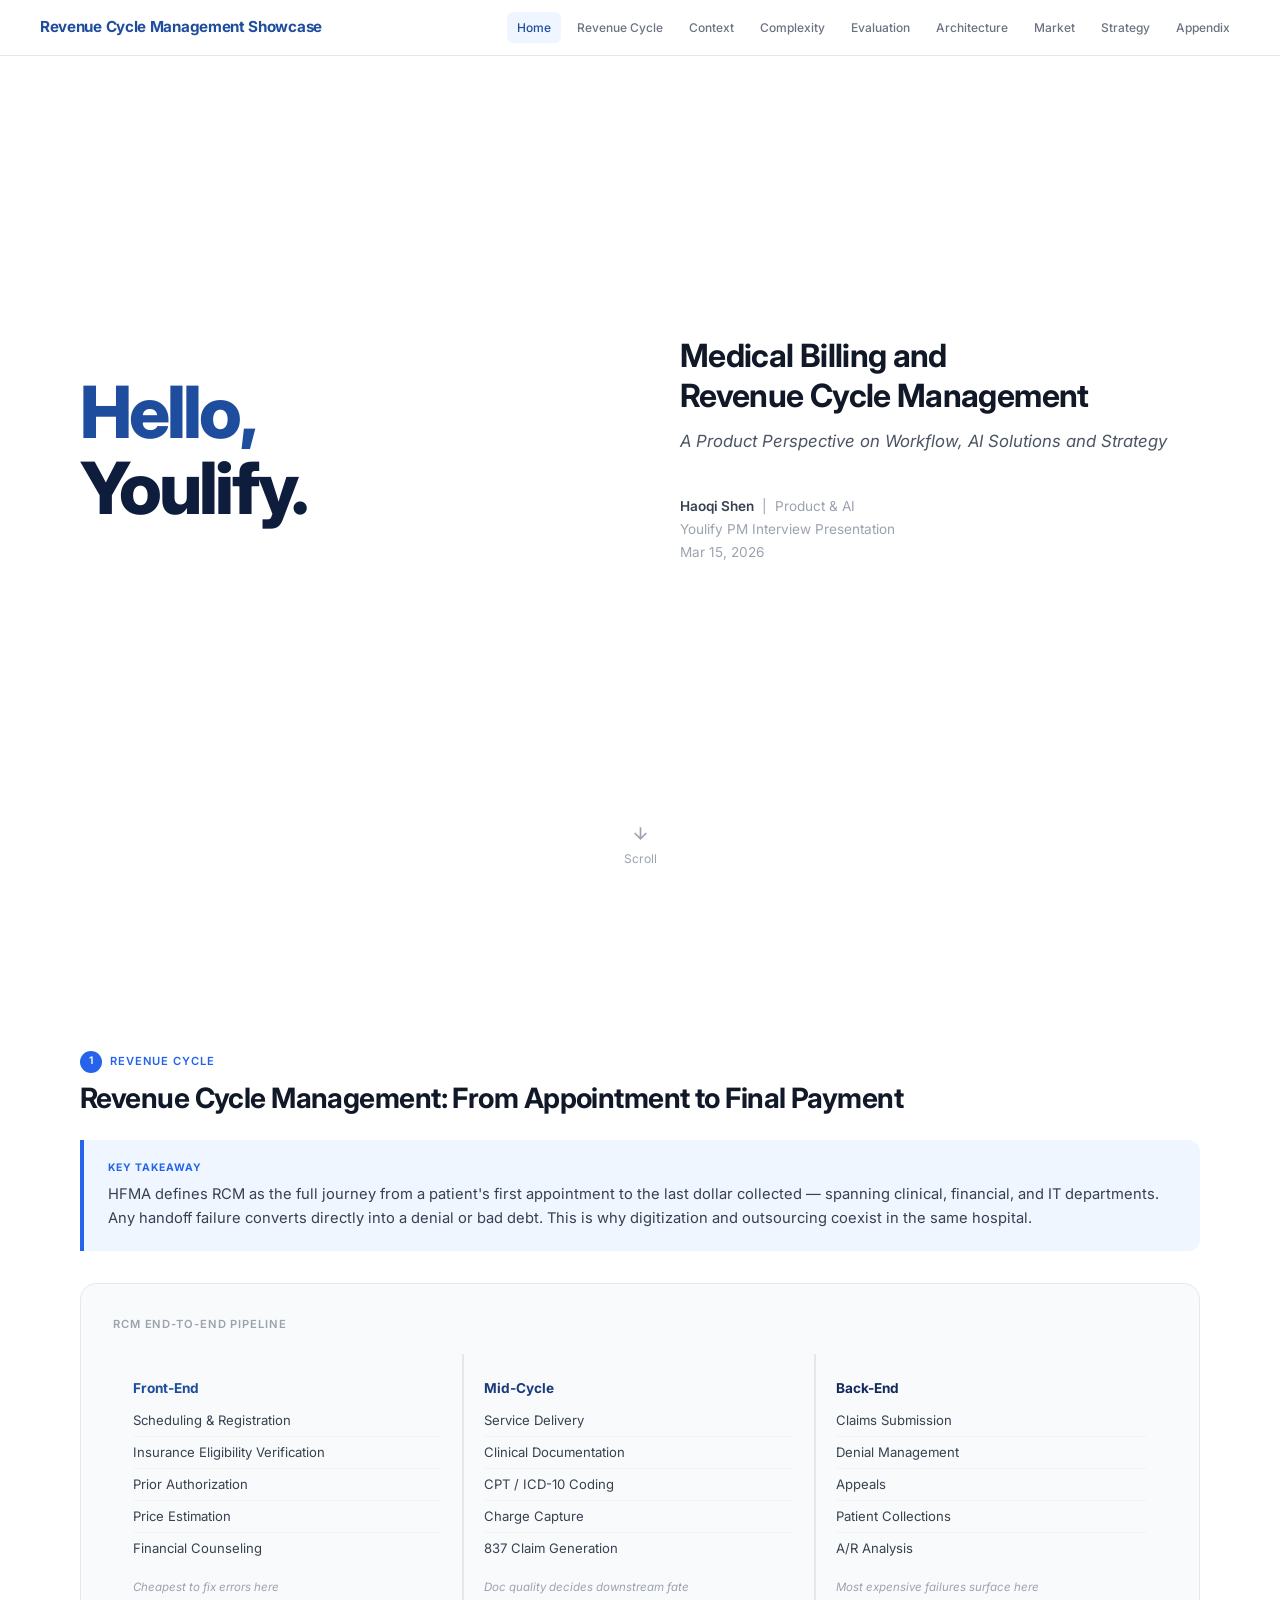
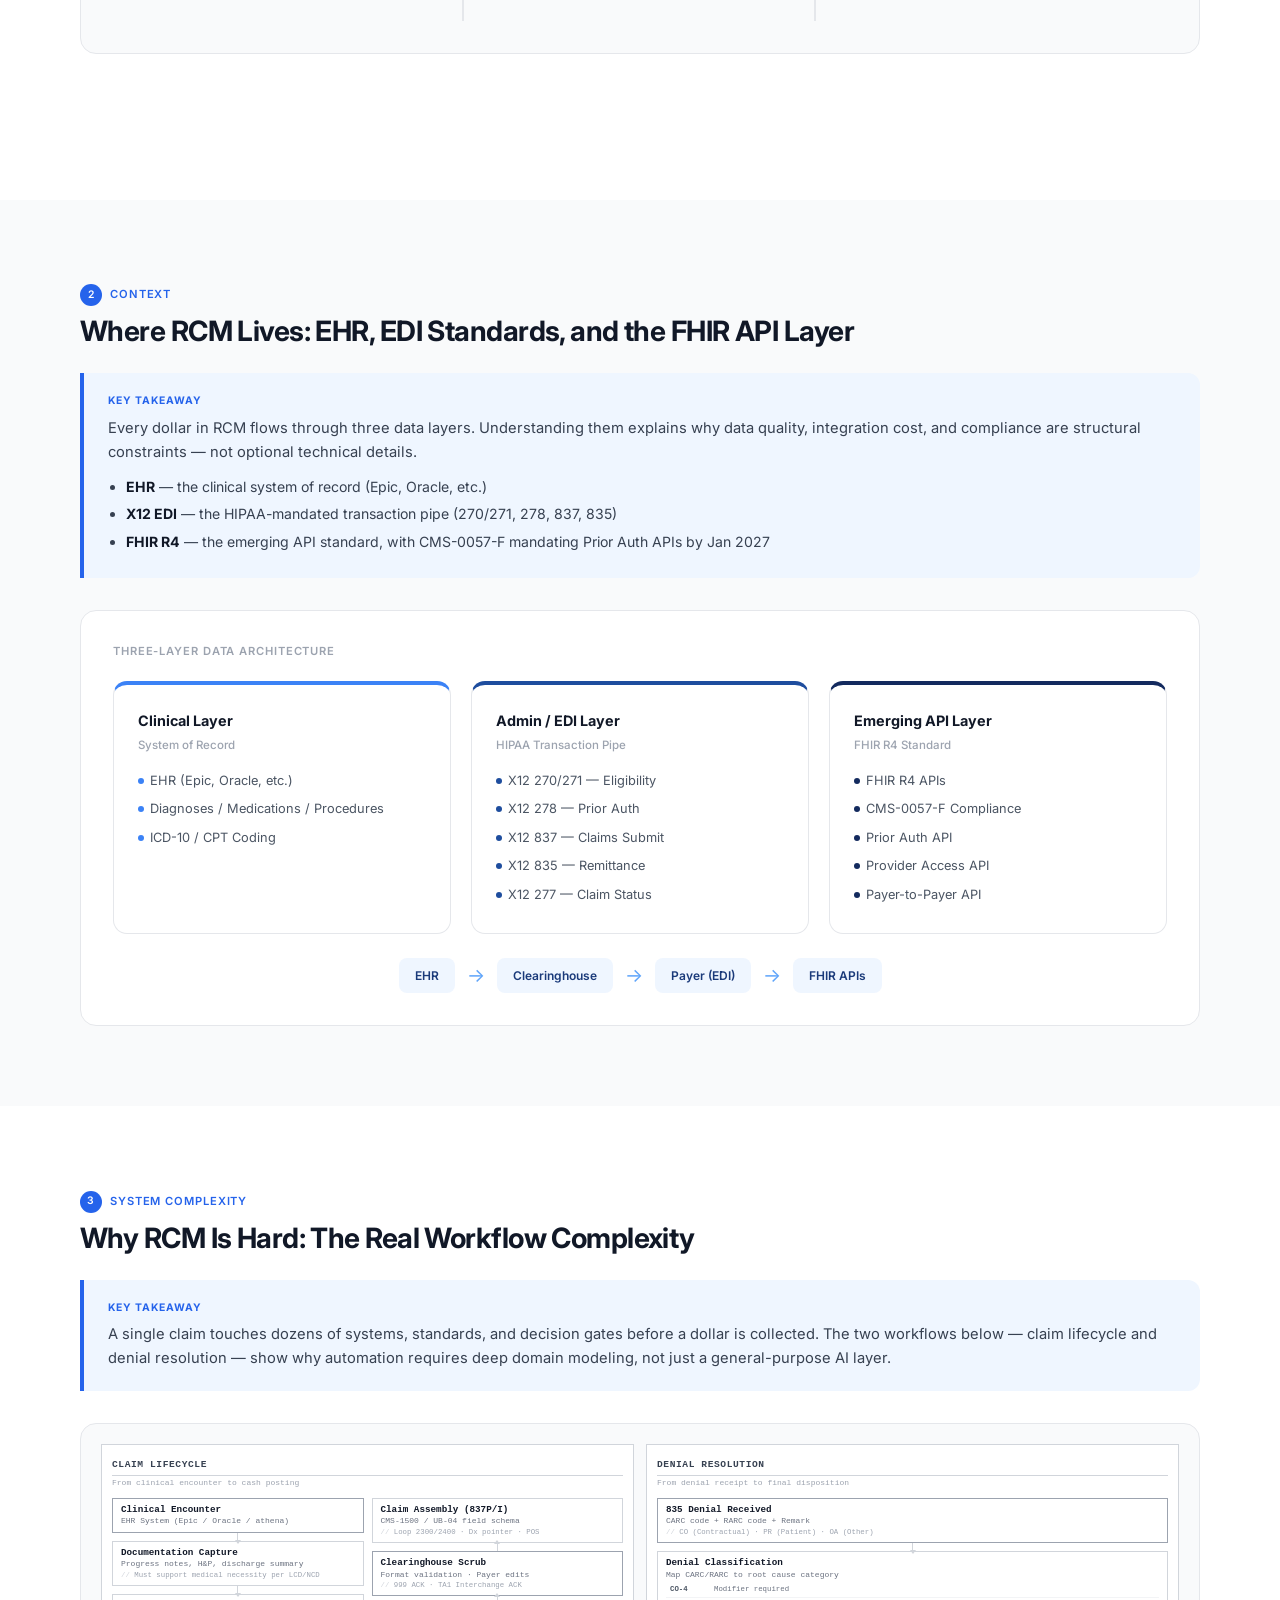
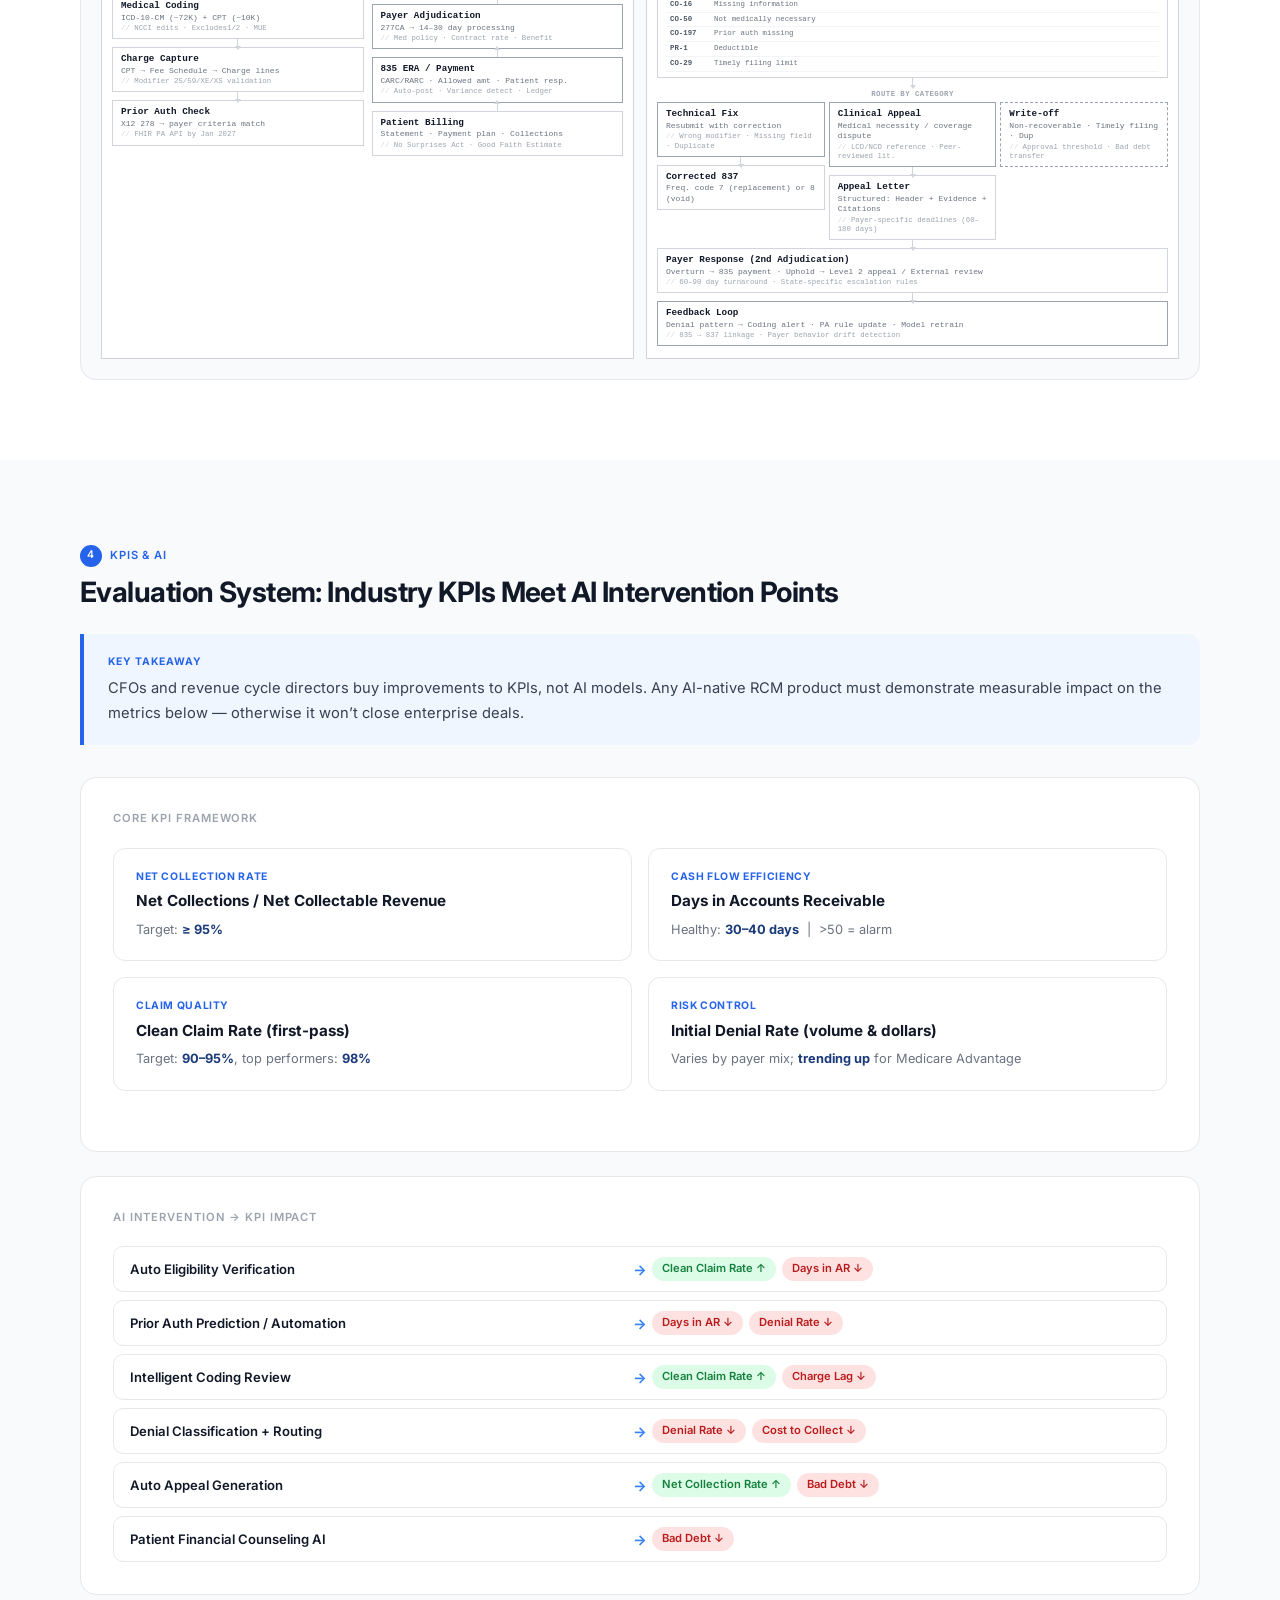
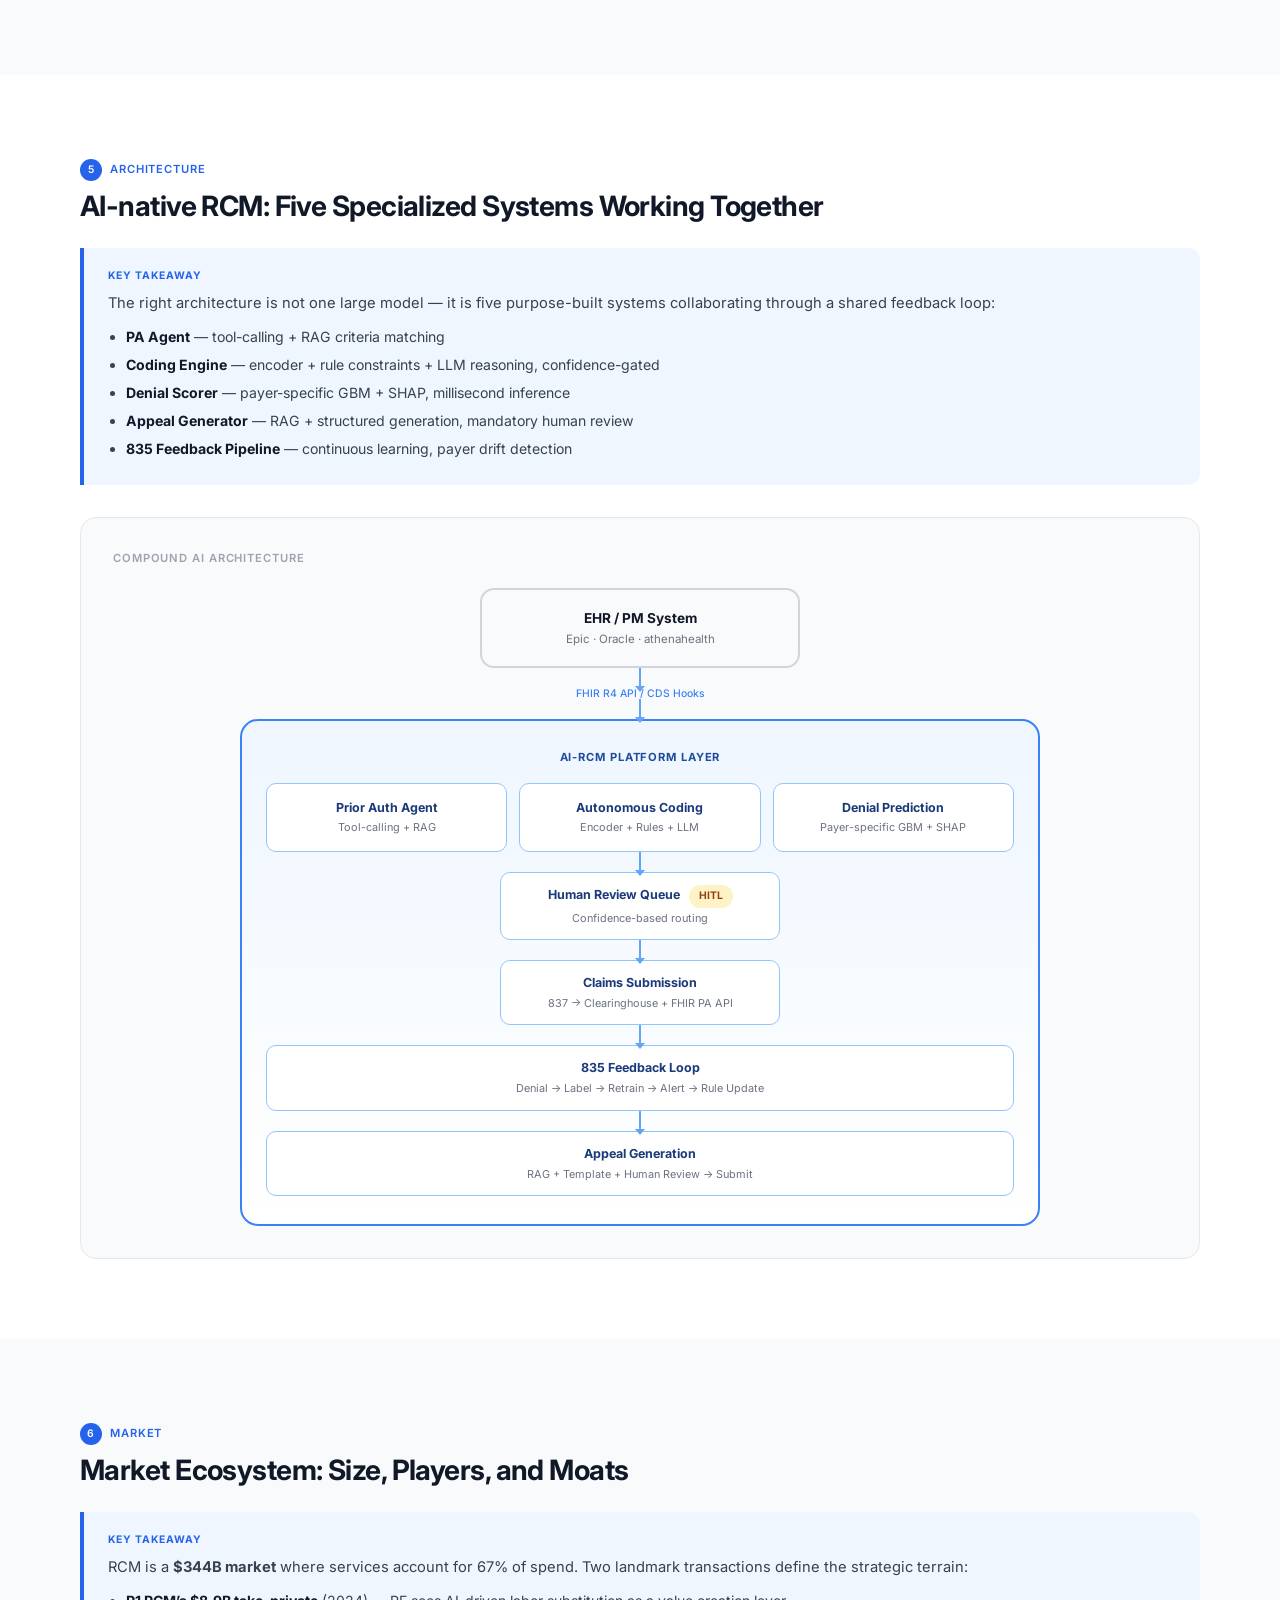
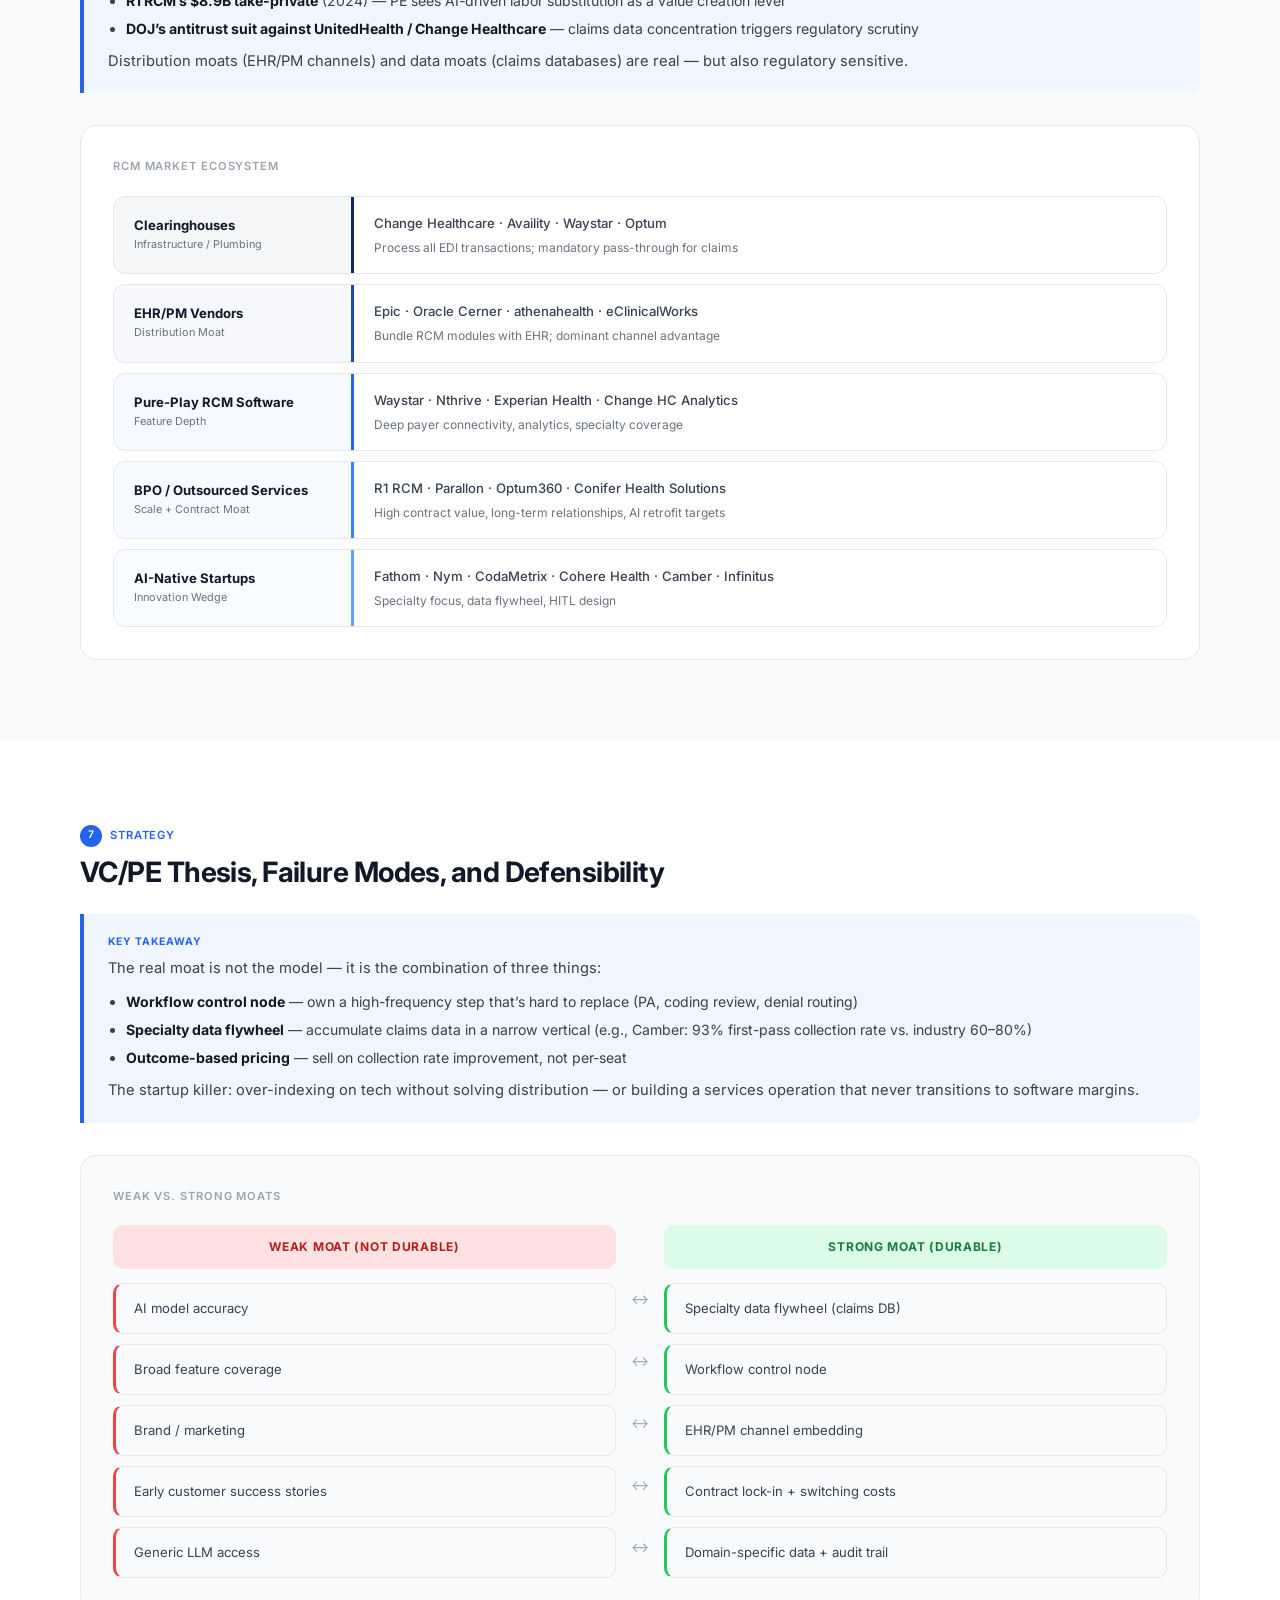
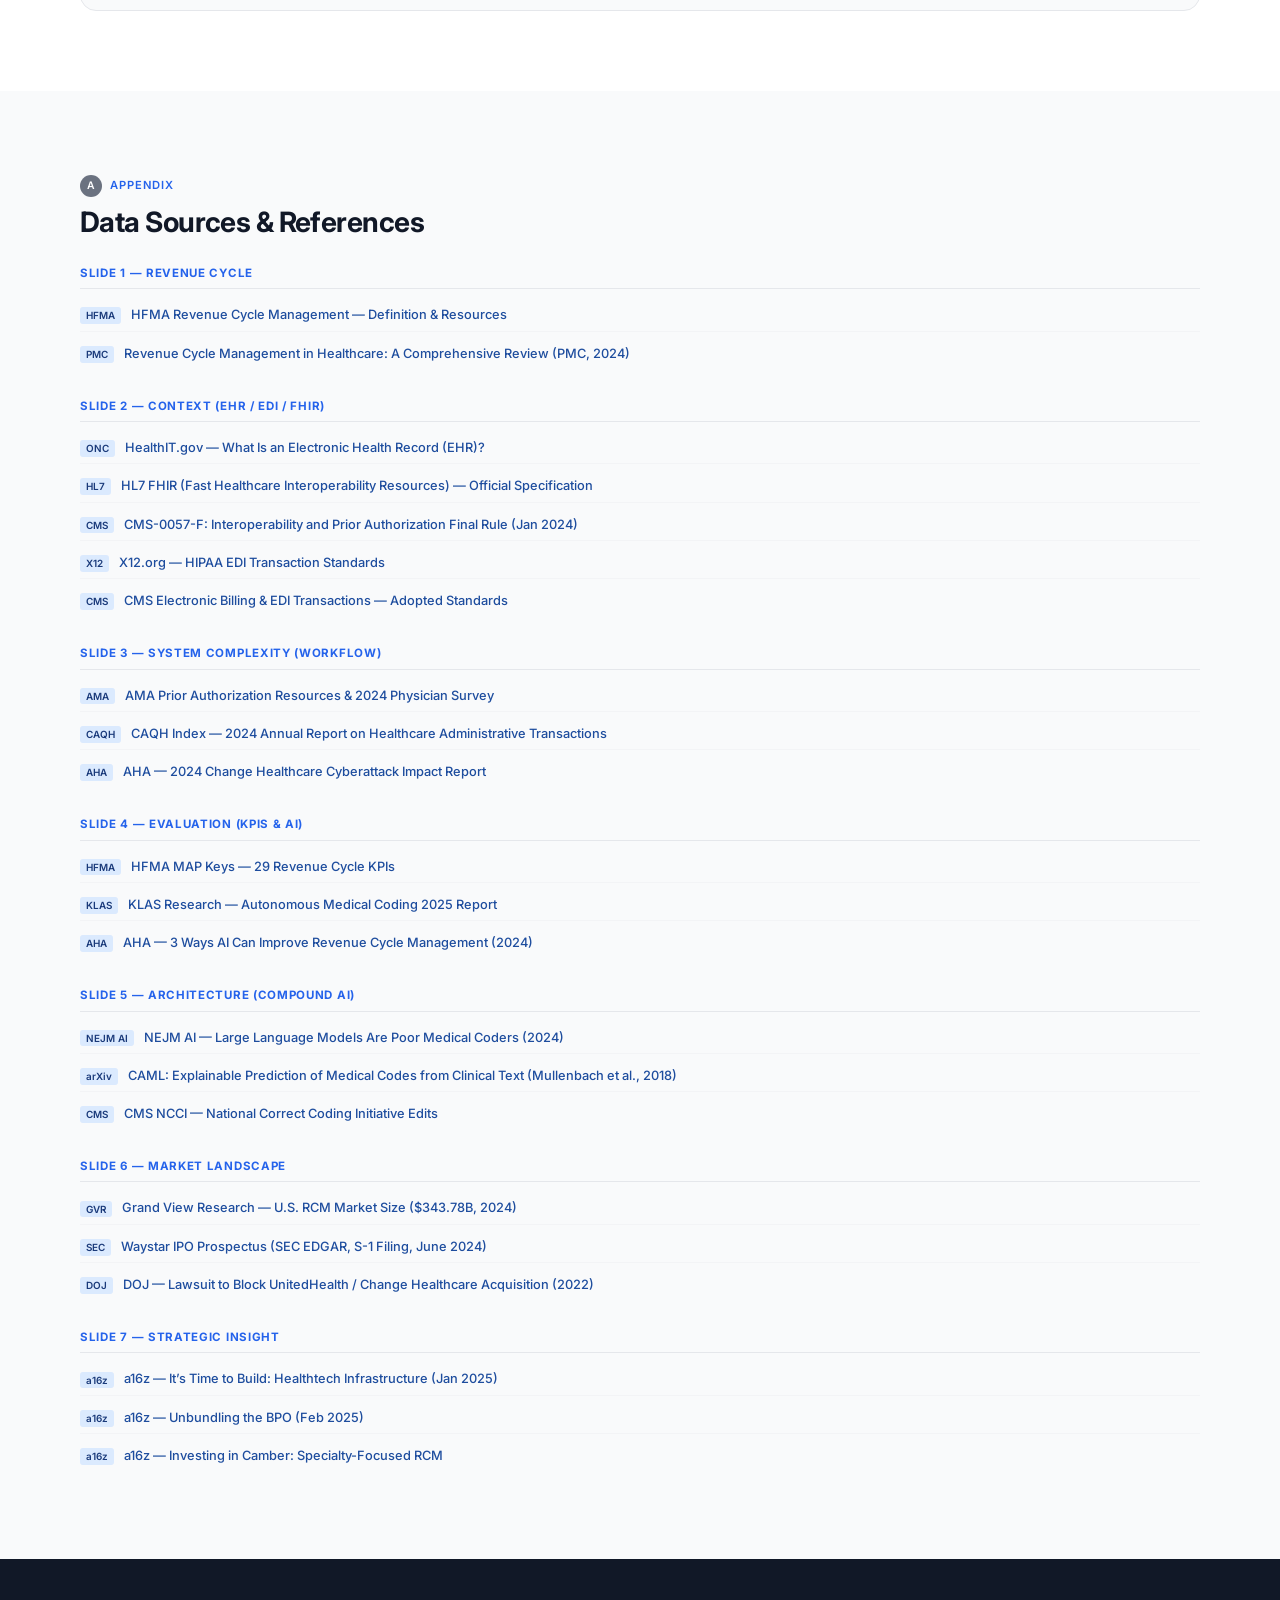
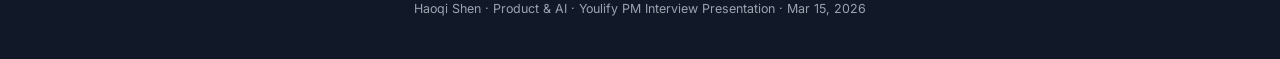
==== commit e2202126: "Replace RCM page with provided single-file version" ====
--- a/rcm.html
+++ b/rcm.html
@@ -1,853 +1,1335 @@
 <!DOCTYPE html>
 <html lang="en">
 <head>
-  <meta charset="UTF-8">
-  <meta name="viewport" content="width=device-width, initial-scale=1.0">
-  <title>RCM Agentic AI Architecture</title>
-  <meta
-    name="description"
-    content="A product-led architecture page describing how to design an Agentic AI platform for healthcare revenue cycle management."
-  >
-  <link rel="preconnect" href="https://fonts.googleapis.com">
-  <link rel="preconnect" href="https://fonts.gstatic.com" crossorigin>
-  <link
-    href="https://fonts.googleapis.com/css2?family=IBM+Plex+Sans:wght@400;500;600;700&amp;family=Space+Grotesk:wght@500;700&amp;display=swap"
-    rel="stylesheet"
-  >
-  <link rel="stylesheet" href="rcm-styles.css">
+<meta charset="UTF-8">
+<meta name="viewport" content="width=device-width, initial-scale=1.0">
+<title>Medical Billing and Revenue Cycle Management</title>
+<style>
+  @import url('https://fonts.googleapis.com/css2?family=Inter:wght@300;400;500;600;700;800;900&display=swap');
+
+  *, *::before, *::after { margin: 0; padding: 0; box-sizing: border-box; }
+
+  :root {
+    --blue-900: #0f1d3d;
+    --blue-800: #132a5e;
+    --blue-700: #1a3a7a;
+    --blue-600: #1e4d9e;
+    --blue-500: #2563eb;
+    --blue-400: #3b82f6;
+    --blue-300: #60a5fa;
+    --blue-200: #93c5fd;
+    --blue-100: #dbeafe;
+    --blue-50: #eff6ff;
+    --gray-900: #111827;
+    --gray-700: #374151;
+    --gray-600: #4b5563;
+    --gray-500: #6b7280;
+    --gray-400: #9ca3af;
+    --gray-300: #d1d5db;
+    --gray-200: #e5e7eb;
+    --gray-100: #f3f4f6;
+    --gray-50: #f9fafb;
+    --white: #ffffff;
+    --green-500: #22c55e;
+    --green-100: #dcfce7;
+    --amber-500: #f59e0b;
+    --amber-100: #fef3c7;
+    --red-500: #ef4444;
+    --red-100: #fee2e2;
+  }
+
+  html { scroll-behavior: smooth; font-size: 16px; }
+
+  body {
+    font-family: 'Inter', -apple-system, BlinkMacSystemFont, sans-serif;
+    color: var(--gray-900);
+    background: var(--white);
+    line-height: 1.6;
+    -webkit-font-smoothing: antialiased;
+  }
+
+  /* ───── NAV ───── */
+  nav {
+    position: fixed; top: 0; left: 0; right: 0; z-index: 100;
+    background: rgba(255,255,255,0.92);
+    backdrop-filter: blur(12px);
+    border-bottom: 1px solid var(--gray-200);
+    display: flex; align-items: center; justify-content: space-between;
+    padding: 0 40px; height: 56px;
+    transition: box-shadow .3s;
+  }
+  nav.scrolled { box-shadow: 0 1px 8px rgba(0,0,0,.06); }
+  nav .logo { font-weight: 700; font-size: .95rem; color: var(--blue-600); letter-spacing: -.02em; }
+  nav .nav-links { display: flex; gap: 6px; }
+  nav .nav-links a {
+    font-size: .75rem; font-weight: 500; color: var(--gray-500);
+    text-decoration: none; padding: 6px 10px; border-radius: 6px;
+    transition: all .2s;
+  }
+  nav .nav-links a:hover, nav .nav-links a.active { color: var(--blue-600); background: var(--blue-50); }
+
+  /* ───── SECTIONS ───── */
+  section {
+    min-height: 100vh; display: flex; align-items: center; justify-content: center;
+    padding: 80px 60px;
+    position: relative;
+  }
+  section:nth-child(odd) { background: var(--white); }
+  section:nth-child(even) { background: var(--gray-50); }
+
+  .slide-inner {
+    max-width: 1120px; width: 100%;
+  }
+
+  /* ───── LANDING ───── */
+  #landing {
+    background: var(--white);
+    display: flex; align-items: center; justify-content: center;
+  }
+  .landing-grid {
+    display: grid; grid-template-columns: 1fr 1fr; gap: 80px;
+    max-width: 1120px; width: 100%; align-items: center;
+  }
+  .landing-left h1 {
+    font-size: 4.5rem; font-weight: 800; color: var(--blue-600);
+    line-height: 1.05; letter-spacing: -.04em;
+  }
+  .landing-left h1 span { display: block; color: var(--blue-900); }
+  .landing-right h2 {
+    font-size: 2rem; font-weight: 700; color: var(--gray-900);
+    line-height: 1.25; letter-spacing: -.02em; margin-bottom: 12px;
+  }
+  .landing-right .subtitle {
+    font-size: 1.05rem; color: var(--gray-600); line-height: 1.6;
+    margin-bottom: 40px; font-style: italic;
+  }
+  .landing-right .meta {
+    font-size: .85rem; color: var(--gray-400); line-height: 1.7;
+  }
+  .landing-right .meta strong { color: var(--gray-700); font-weight: 600; }
+  .landing-divider {
+    width: 2px; background: var(--blue-200); align-self: stretch;
+  }
+  .scroll-hint {
+    position: absolute; bottom: 32px; left: 50%;
+    transform: translateX(-50%);
+    display: flex; flex-direction: column; align-items: center;
+    gap: 6px; color: var(--gray-400); font-size: .75rem;
+    animation: bounce 2s infinite;
+  }
+  .scroll-hint svg { width: 20px; height: 20px; }
+  @keyframes bounce {
+    0%,100%{ transform: translateX(-50%) translateY(0); }
+    50%{ transform: translateX(-50%) translateY(8px); }
+  }
+
+  /* ───── SLIDE HEADER ───── */
+  .slide-label {
+    display: inline-flex; align-items: center; gap: 8px;
+    font-size: .7rem; font-weight: 600; text-transform: uppercase;
+    letter-spacing: .08em; color: var(--blue-500); margin-bottom: 8px;
+  }
+  .slide-label .num {
+    background: var(--blue-500); color: var(--white);
+    width: 22px; height: 22px; border-radius: 50%;
+    display: flex; align-items: center; justify-content: center;
+    font-size: .65rem;
+  }
+  .slide-title {
+    font-size: 1.75rem; font-weight: 700; color: var(--gray-900);
+    letter-spacing: -.02em; margin-bottom: 24px; line-height: 1.25;
+  }
+
+  /* ───── TAKEAWAY BOX ───── */
+  .takeaway {
+    background: var(--blue-50);
+    border-left: 4px solid var(--blue-500);
+    border-radius: 0 12px 12px 0;
+    padding: 20px 24px;
+    margin-bottom: 32px;
+  }
+  .takeaway-label {
+    font-size: .65rem; font-weight: 700; text-transform: uppercase;
+    letter-spacing: .1em; color: var(--blue-500); margin-bottom: 6px;
+  }
+  .takeaway p {
+    font-size: .92rem; color: var(--gray-700); line-height: 1.65;
+  }
+  .takeaway ul {
+    margin-top: 10px; padding-left: 18px;
+    font-size: .88rem; color: var(--gray-700); line-height: 1.7;
+  }
+  .takeaway ul li { margin-bottom: 4px; }
+  .takeaway ul li strong { color: var(--gray-900); }
+
+  /* ───── STAT PILLS ───── */
+  .stats-row {
+    display: flex; gap: 16px; flex-wrap: wrap; margin-bottom: 28px;
+  }
+  .stat-pill {
+    display: flex; align-items: baseline; gap: 8px;
+    background: var(--white); border: 1px solid var(--gray-200);
+    border-radius: 10px; padding: 12px 18px;
+    flex: 1; min-width: 200px;
+  }
+  .stat-pill .stat-num {
+    font-size: 1.4rem; font-weight: 800; color: var(--blue-600);
+    letter-spacing: -.02em;
+  }
+  .stat-pill .stat-desc {
+    font-size: .78rem; color: var(--gray-600); line-height: 1.35;
+  }
+
+  /* ───── DIAGRAM COMMON ───── */
+  .diagram-wrapper {
+    background: var(--white);
+    border: 1px solid var(--gray-200);
+    border-radius: 16px;
+    padding: 32px;
+    overflow-x: auto;
+  }
+  section:nth-child(odd) .diagram-wrapper { background: var(--gray-50); }
+  .diagram-title {
+    font-size: .7rem; font-weight: 600; text-transform: uppercase;
+    letter-spacing: .08em; color: var(--gray-400); margin-bottom: 20px;
+  }
+
+  /* ───── SLIDE 1: THREE COLUMNS ───── */
+  .rcm-pipeline {
+    display: grid; grid-template-columns: 1fr 1fr 1fr; gap: 0;
+    position: relative;
+  }
+  .rcm-col {
+    padding: 24px 20px;
+    position: relative;
+  }
+  .rcm-col:not(:last-child) { border-right: 2px solid var(--gray-200); }
+  .rcm-col-header {
+    font-size: .85rem; font-weight: 700; margin-bottom: 6px;
+  }
+  .rcm-col-header.front { color: var(--blue-600); }
+  .rcm-col-header.mid { color: var(--blue-700); }
+  .rcm-col-header.back { color: var(--blue-800); }
+  .rcm-col ul { list-style: none; }
+  .rcm-col ul li {
+    font-size: .82rem; color: var(--gray-700); padding: 5px 0;
+    border-bottom: 1px solid var(--gray-100);
+  }
+  .rcm-col ul li:last-child { border-bottom: none; }
+  .rcm-col .col-footer {
+    margin-top: 14px; font-size: .72rem; color: var(--gray-400);
+    font-style: italic;
+  }
+  .rcm-arrow {
+    position: absolute; top: 50%; transform: translateY(-50%);
+    color: var(--blue-300); font-size: 1.5rem; font-weight: 300;
+    z-index: 2;
+  }
+
+  /* ───── SLIDE 2: THREE LAYER CARDS ───── */
+  .layer-cards {
+    display: grid; grid-template-columns: 1fr 1fr 1fr; gap: 20px;
+  }
+  .layer-card {
+    border-radius: 14px; padding: 24px; position: relative;
+    border: 1px solid var(--gray-200);
+  }
+  .layer-card.clinical { border-top: 4px solid var(--blue-400); }
+  .layer-card.edi { border-top: 4px solid var(--blue-600); }
+  .layer-card.fhir { border-top: 4px solid var(--blue-800); }
+  .layer-card h4 {
+    font-size: .9rem; font-weight: 700; margin-bottom: 4px;
+  }
+  .layer-card .layer-sub {
+    font-size: .72rem; color: var(--gray-400); font-weight: 500;
+    margin-bottom: 12px;
+  }
+  .layer-card ul { list-style: none; }
+  .layer-card ul li {
+    font-size: .8rem; color: var(--gray-600); padding: 4px 0;
+    display: flex; align-items: center; gap: 6px;
+  }
+  .layer-card ul li::before {
+    content: ''; width: 6px; height: 6px; border-radius: 50%;
+    flex-shrink: 0;
+  }
+  .layer-card.clinical ul li::before { background: var(--blue-400); }
+  .layer-card.edi ul li::before { background: var(--blue-600); }
+  .layer-card.fhir ul li::before { background: var(--blue-800); }
+  .layer-flow {
+    display: flex; align-items: center; justify-content: center;
+    gap: 12px; margin-top: 24px;
+  }
+  .layer-flow-box {
+    background: var(--blue-50); border-radius: 8px;
+    padding: 8px 16px; font-size: .75rem; font-weight: 600;
+    color: var(--blue-700);
+  }
+  .layer-flow-arrow { color: var(--blue-300); font-size: 1.2rem; }
+
+  /* ───── SLIDE 3: RAW ENGINEERING DIAGRAMS ───── */
+  .eng-dual {
+    display: grid; grid-template-columns: 1fr 1fr; gap: 12px;
+  }
+  .eng-panel {
+    background: var(--white); border: 1px solid var(--gray-300);
+    border-radius: 0; padding: 12px 10px; overflow: hidden;
+    font-family: 'SF Mono', 'Fira Code', 'Consolas', 'Courier New', monospace;
+  }
+  .eng-title {
+    font-size: .6rem; font-weight: 700; letter-spacing: .06em;
+    color: var(--gray-700); margin-bottom: 1px;
+    border-bottom: 1px solid var(--gray-300); padding-bottom: 3px;
+  }
+  .eng-subtitle {
+    font-size: .5rem; color: var(--gray-400); margin-bottom: 8px;
+  }
+  .eng-flow {
+    display: flex; flex-direction: column; align-items: stretch; gap: 0;
+  }
+  .eng-node {
+    border: 1px solid var(--gray-300); padding: 5px 8px;
+    background: var(--white); border-radius: 0;
+  }
+  .eng-node.eng-ehr { border-color: var(--gray-400); }
+  .eng-node.eng-ch { border-color: var(--gray-400); }
+  .eng-node.eng-payer { border-color: var(--gray-400); }
+  .eng-node.eng-era { border-color: var(--gray-400); }
+  .eng-node.eng-deny { border-color: var(--gray-400); }
+  .eng-node.eng-tech { border-color: var(--gray-400); }
+  .eng-node.eng-clinical { border-color: var(--gray-400); }
+  .eng-node.eng-writeoff { border-color: var(--gray-400); border-style: dashed; }
+  .eng-node.eng-feedback { border-color: var(--gray-400); }
+  .eng-node-h {
+    font-size: .58rem; font-weight: 700; color: var(--gray-800);
+    line-height: 1.25;
+  }
+  .eng-node-d {
+    font-size: .5rem; color: var(--gray-500); margin-top: 1px;
+    line-height: 1.3;
+  }
+  .eng-rule {
+    font-size: .46rem; color: var(--gray-400); margin-top: 1px;
+    line-height: 1.25;
+  }
+  .eng-rule::before { content: '// '; color: var(--gray-300); }
+  .eng-arrow {
+    width: 1px; height: 8px; background: var(--gray-300);
+    margin: 0 auto; position: relative;
+  }
+  .eng-arrow::after {
+    content: ''; position: absolute; bottom: -3px; left: -2px;
+    border-left: 3px solid transparent; border-right: 3px solid transparent;
+    border-top: 4px solid var(--gray-300);
+  }
+  .eng-table {
+    width: 100%; margin-top: 3px; border-collapse: collapse;
+  }
+  .eng-table td {
+    font-size: .46rem; padding: 1px 4px; color: var(--gray-500);
+    border-bottom: 1px solid var(--gray-100);
+  }
+  .eng-table td:first-child {
+    color: var(--gray-600); font-weight: 600; width: 44px;
+  }
+  .eng-branch-h {
+    text-align: center; margin: 3px 0 2px;
+  }
+  .eng-branch-label {
+    font-size: .46rem; font-weight: 700; color: var(--gray-400);
+    text-transform: uppercase; letter-spacing: .06em;
+  }
+  .eng-branch-row {
+    display: grid; grid-template-columns: 1fr 1fr 1fr; gap: 4px;
+    margin-bottom: 0;
+  }
+  .eng-branch-col {
+    display: flex; flex-direction: column; align-items: stretch; gap: 0;
+  }
+
+  /* U-shape layout for claim lifecycle */
+  .eng-u-shape {
+    display: grid; grid-template-columns: 1fr 1fr; gap: 8px;
+  }
+  .eng-u-left, .eng-u-right {
+    display: flex; flex-direction: column; align-items: stretch; gap: 0;
+  }
+  .eng-u-right {
+    flex-direction: column-reverse;
+  }
+  .eng-u-right .eng-arrow {
+    transform: rotate(180deg);
+  }
+  .eng-u-connector {
+    grid-column: 1 / -1;
+    display: flex; align-items: center; justify-content: center;
+    height: 16px; position: relative;
+  }
+  .eng-u-connector::before {
+    content: '';
+    position: absolute; bottom: 0; left: 50%;
+    width: calc(50% + 4px); height: 1px;
+    background: var(--gray-300);
+    transform: translateX(-50%);
+  }
+  .eng-u-connector::after {
+    content: '\2192';
+    position: absolute; bottom: -3px; right: calc(25% - 8px);
+    font-size: .6rem; color: var(--gray-400);
+  }
+
+  /* ───── SLIDE 4: KPI TABLE + MAPPING ───── */
+  .kpi-grid {
+    display: grid; grid-template-columns: 1fr 1fr; gap: 16px;
+    margin-bottom: 28px;
+  }
+  .kpi-card {
+    border-radius: 12px; padding: 20px 22px;
+    border: 1px solid var(--gray-200);
+    background: var(--white);
+  }
+  section:nth-child(odd) .kpi-card { background: var(--gray-50); }
+  .kpi-card .kpi-category {
+    font-size: .65rem; font-weight: 700; text-transform: uppercase;
+    letter-spacing: .06em; color: var(--blue-500); margin-bottom: 4px;
+  }
+  .kpi-card .kpi-name {
+    font-size: .95rem; font-weight: 700; color: var(--gray-900);
+    margin-bottom: 6px;
+  }
+  .kpi-card .kpi-bench {
+    font-size: .8rem; color: var(--gray-500);
+  }
+  .kpi-card .kpi-bench strong { color: var(--blue-700); font-weight: 700; }
+
+  .ai-map-grid {
+    display: grid; grid-template-columns: 1fr; gap: 8px;
+  }
+  .ai-map-row {
+    display: grid; grid-template-columns: 1fr 24px 1fr; align-items: center;
+    gap: 0; padding: 10px 16px;
+    border-radius: 10px; background: var(--white);
+    border: 1px solid var(--gray-200);
+  }
+  section:nth-child(odd) .ai-map-row { background: var(--gray-50); }
+  .ai-map-row .ai-name {
+    font-size: .82rem; font-weight: 600; color: var(--gray-800);
+  }
+  .ai-map-row .ai-arrow {
+    text-align: center; color: var(--blue-400); font-weight: 700;
+    font-size: .9rem;
+  }
+  .ai-map-row .ai-kpis {
+    display: flex; gap: 6px; flex-wrap: wrap;
+  }
+  .kpi-tag {
+    font-size: .7rem; font-weight: 600; padding: 3px 10px;
+    border-radius: 20px;
+  }
+  .kpi-tag.up { background: var(--green-100); color: #15803d; }
+  .kpi-tag.down { background: var(--red-100); color: #b91c1c; }
+
+  /* ───── SLIDE 5: ARCHITECTURE ───── */
+  .arch-stack {
+    display: flex; flex-direction: column; align-items: center; gap: 0;
+  }
+  .arch-box {
+    border: 2px solid var(--blue-200); border-radius: 14px;
+    padding: 18px 28px; text-align: center;
+    min-width: 320px; background: var(--white);
+  }
+  section:nth-child(odd) .arch-box { background: var(--gray-50); }
+  .arch-box.ehr { border-color: var(--gray-300); background: var(--gray-100); }
+  .arch-box .arch-label {
+    font-size: .85rem; font-weight: 700; color: var(--gray-900);
+  }
+  .arch-box .arch-sublabel {
+    font-size: .72rem; color: var(--gray-500);
+  }
+  .arch-connector {
+    width: 2px; height: 20px; background: var(--blue-300);
+    position: relative;
+  }
+  .arch-connector::after {
+    content: ''; position: absolute; bottom: -4px; left: -4px;
+    border-left: 5px solid transparent; border-right: 5px solid transparent;
+    border-top: 6px solid var(--blue-300);
+  }
+  .arch-connector-label {
+    font-size: .65rem; color: var(--blue-400); font-weight: 500;
+    text-align: center; margin: -2px 0 -4px;
+  }
+  .arch-platform {
+    border: 2px solid var(--blue-400); border-radius: 18px;
+    padding: 28px 24px; width: 100%; max-width: 800px;
+    background: linear-gradient(180deg, var(--blue-50) 0%, var(--white) 100%);
+    display: flex; flex-direction: column; align-items: center; gap: 0;
+  }
+  .arch-platform-title {
+    font-size: .7rem; font-weight: 700; text-transform: uppercase;
+    letter-spacing: .08em; color: var(--blue-600); margin-bottom: 16px;
+  }
+  .arch-3col {
+    display: grid; grid-template-columns: 1fr 1fr 1fr; gap: 12px;
+    width: 100%; margin-bottom: 0;
+  }
+  .arch-module {
+    border: 1px solid var(--blue-200); border-radius: 10px;
+    padding: 14px; text-align: center; background: var(--white);
+  }
+  .arch-module .mod-title {
+    font-size: .78rem; font-weight: 700; color: var(--blue-700);
+  }
+  .arch-module .mod-sub {
+    font-size: .68rem; color: var(--gray-500); margin-top: 2px;
+  }
+  .arch-inner-box {
+    border: 1px solid var(--blue-200); border-radius: 10px;
+    padding: 12px 20px; text-align: center; background: var(--white);
+    min-width: 280px;
+  }
+  .arch-inner-box .mod-title { font-size: .78rem; font-weight: 700; color: var(--blue-700); }
+  .arch-inner-box .mod-sub { font-size: .68rem; color: var(--gray-500); margin-top: 2px; }
+  .arch-wide-box {
+    border: 1px solid var(--blue-200); border-radius: 10px;
+    padding: 12px 20px; text-align: center; background: var(--white);
+    width: 100%;
+  }
+  .arch-wide-box .mod-title { font-size: .78rem; font-weight: 700; color: var(--blue-700); }
+  .arch-wide-box .mod-sub { font-size: .68rem; color: var(--gray-500); margin-top: 2px; }
+  .hitl-badge {
+    display: inline-flex; align-items: center; gap: 4px;
+    background: var(--amber-100); color: #92400e;
+    font-size: .65rem; font-weight: 700; padding: 3px 10px;
+    border-radius: 20px; margin-left: 6px;
+  }
+
+  /* ───── SLIDE 6: MARKET STACK ───── */
+  .market-stack {
+    display: flex; flex-direction: column; gap: 10px;
+  }
+  .market-row {
+    display: grid; grid-template-columns: 240px 1fr; gap: 0;
+    border: 1px solid var(--gray-200); border-radius: 12px;
+    overflow: hidden; background: var(--white);
+  }
+  section:nth-child(odd) .market-row { background: var(--gray-50); }
+  .market-row .mr-label {
+    padding: 16px 20px;
+    display: flex; flex-direction: column; justify-content: center;
+    border-right: 3px solid;
+  }
+  .market-row:nth-child(1) .mr-label { border-color: var(--blue-800); background: rgba(15,29,61,.04); }
+  .market-row:nth-child(2) .mr-label { border-color: var(--blue-600); background: rgba(30,77,158,.04); }
+  .market-row:nth-child(3) .mr-label { border-color: var(--blue-500); background: rgba(37,99,235,.04); }
+  .market-row:nth-child(4) .mr-label { border-color: var(--blue-400); background: rgba(59,130,246,.04); }
+  .market-row:nth-child(5) .mr-label { border-color: var(--blue-300); background: rgba(96,165,250,.04); }
+  .mr-label h4 {
+    font-size: .82rem; font-weight: 700; color: var(--gray-900);
+    line-height: 1.3;
+  }
+  .mr-label .mr-moat {
+    font-size: .68rem; color: var(--gray-500); margin-top: 2px;
+  }
+  .market-row .mr-content {
+    padding: 16px 20px; display: flex; flex-direction: column;
+    justify-content: center;
+  }
+  .mr-content .mr-companies {
+    font-size: .82rem; color: var(--gray-700); font-weight: 500;
+    margin-bottom: 4px;
+  }
+  .mr-content .mr-desc {
+    font-size: .75rem; color: var(--gray-500);
+  }
+
+  /* ───── SLIDE 7: MOAT COMPARISON ───── */
+  .moat-table {
+    display: grid; grid-template-columns: 1fr 48px 1fr; gap: 0;
+    align-items: start;
+  }
+  .moat-col {
+    display: flex; flex-direction: column; gap: 10px;
+  }
+  .moat-col-header {
+    font-size: .75rem; font-weight: 700; text-transform: uppercase;
+    letter-spacing: .06em; padding: 12px 16px;
+    border-radius: 10px; text-align: center;
+    margin-bottom: 4px;
+  }
+  .moat-col-header.weak { background: var(--red-100); color: #b91c1c; }
+  .moat-col-header.strong { background: var(--green-100); color: #15803d; }
+  .moat-item {
+    border: 1px solid var(--gray-200); border-radius: 10px;
+    padding: 14px 18px; font-size: .82rem; color: var(--gray-700);
+    background: var(--white);
+  }
+  section:nth-child(odd) .moat-item { background: var(--gray-50); }
+  .moat-item.weak-item { border-left: 3px solid var(--red-500); }
+  .moat-item.strong-item { border-left: 3px solid var(--green-500); }
+  .moat-arrows {
+    display: flex; flex-direction: column; align-items: center;
+    gap: 10px; padding-top: 48px;
+  }
+  .moat-arrow-icon {
+    font-size: .85rem; color: var(--gray-400);
+    height: 52px; display: flex; align-items: center; justify-content: center;
+  }
+
+  /* ───── APPENDIX ───── */
+  #appendix {
+    min-height: auto; padding: 80px 60px 60px;
+    background: var(--gray-50);
+  }
+  .ref-section {
+    margin-bottom: 28px;
+  }
+  .ref-section-title {
+    font-size: .72rem; font-weight: 700; text-transform: uppercase;
+    letter-spacing: .06em; color: var(--blue-500); margin-bottom: 10px;
+    padding-bottom: 6px; border-bottom: 1px solid var(--gray-200);
+  }
+  .ref-list {
+    list-style: none; display: flex; flex-direction: column; gap: 6px;
+  }
+  .ref-list li {
+    font-size: .8rem; color: var(--gray-600); line-height: 1.5;
+    padding: 6px 0;
+    border-bottom: 1px solid var(--gray-100);
+  }
+  .ref-list li:last-child { border-bottom: none; }
+  .ref-list a {
+    color: var(--blue-600); text-decoration: none; font-weight: 500;
+  }
+  .ref-list a:hover { text-decoration: underline; }
+  .ref-tag {
+    display: inline-block; font-size: .62rem; font-weight: 600;
+    padding: 1px 6px; border-radius: 3px; margin-right: 6px;
+    background: var(--blue-100); color: var(--blue-700);
+    vertical-align: middle;
+  }
+
+  /* ───── RESPONSIVE ───── */
+  @media (max-width: 900px) {
+    section { padding: 80px 24px; }
+    .landing-grid { grid-template-columns: 1fr; gap: 40px; }
+    .landing-left h1 { font-size: 3rem; }
+    .rcm-pipeline { grid-template-columns: 1fr; }
+    .rcm-col:not(:last-child) { border-right: none; border-bottom: 2px solid var(--gray-200); }
+    .layer-cards { grid-template-columns: 1fr; }
+    .kpi-grid { grid-template-columns: 1fr; }
+    .arch-3col { grid-template-columns: 1fr; }
+    .moat-table { grid-template-columns: 1fr; }
+    .moat-arrows { flex-direction: row; padding-top: 0; }
+    .market-row { grid-template-columns: 1fr; }
+    .market-row .mr-label { border-right: none; border-bottom: 3px solid; }
+    nav .nav-links { display: none; }
+    .eng-dual { grid-template-columns: 1fr; }
+    .eng-branch-row { grid-template-columns: 1fr; }
+  }
+</style>
 </head>
 <body>
-  <div class="ambient ambient-a" aria-hidden="true"></div>
-  <div class="ambient ambient-b" aria-hidden="true"></div>
-
-  <header class="topbar">
-    <a class="brand" href="#top">
-      <span class="brand-mark">RCM</span>
-      <span class="brand-copy">
-        <strong>Agentic AI Architecture</strong>
-        <small>Product Strategy and System Design</small>
-      </span>
-    </a>
-
-    <nav class="topnav" aria-label="Section navigation">
-      <a href="#problem">Problem</a>
-      <a href="#market">Market Read</a>
-      <a href="#model">System Model</a>
-      <a href="#architecture">Architecture</a>
-      <a href="#agents">Agents</a>
-      <a href="#roadmap">Roadmap</a>
-    </nav>
-  </header>
-
-  <main id="top" class="page-shell">
-    <section class="hero section">
-      <div class="hero-copy reveal">
-        <p class="eyebrow">Product approach</p>
-        <h1>Design an Agentic AI platform for revenue cycle management.</h1>
-        <p class="hero-lead">
-          Start with operating systems, not with a general chatbot for billing teams. Break the problem into a
-          small number of systems: how work enters the platform, how decisions are made, how actions are
-          executed, and where human review must stay in the loop.
-        </p>
-        <p class="hero-lead">
-          This page is written in a PM style. It explains the problem framing, the system boundaries, the agent model,
-          the standards that constrain the design, and the phased rollout needed to make the product credible in a real
-          provider environment.
-        </p>
-        <div class="hero-actions">
-          <a class="button button-primary" href="#architecture">View the architecture</a>
-          <a class="button button-secondary" href="#roadmap">View the delivery plan</a>
-        </div>
+
+<!-- NAV -->
+<nav id="navbar">
+  <div class="logo">Revenue Cycle Management Showcase</div>
+  <div class="nav-links">
+    <a href="#landing">Home</a>
+    <a href="#slide1">Revenue Cycle</a>
+    <a href="#slide2">Context</a>
+    <a href="#slide3">Complexity</a>
+    <a href="#slide4">Evaluation</a>
+    <a href="#slide5">Architecture</a>
+    <a href="#slide6">Market</a>
+    <a href="#slide7">Strategy</a>
+    <a href="#appendix">Appendix</a>
+  </div>
+</nav>
+
+<!-- ═══════════ LANDING ═══════════ -->
+<section id="landing">
+  <div class="landing-grid">
+    <div class="landing-left">
+      <h1>Hello,<span>Youlify.</span></h1>
+    </div>
+    <div class="landing-right">
+      <h2>Medical Billing and<br>Revenue Cycle Management</h2>
+      <p class="subtitle">A Product Perspective on Workflow, AI Solutions and Strategy</p>
+      <div class="meta">
+        <strong>Haoqi Shen</strong> &nbsp;|&nbsp; Product &amp; AI<br>
+        Youlify PM Interview Presentation<br>
+        Mar 15, 2026
       </div>
-
-      <div class="hero-panel reveal">
-        <div class="metric-grid">
-          <article class="metric-card">
-            <strong>6</strong>
-            <span>specialist agents</span>
-            <small>Focused on pre-service, coding, surveillance, denials, policy, and billing execution.</small>
-          </article>
-          <article class="metric-card">
-            <strong>12</strong>
-            <span>core entities</span>
-            <small>One shared model for patient, coverage, claim, remittance, denial, policy, contract, and work items.</small>
-          </article>
-          <article class="metric-card">
-            <strong>3</strong>
-            <span>autonomy levels</span>
-            <small>Assist, guarded execution, and bounded automation with explicit approval rules.</small>
-          </article>
-          <article class="metric-card">
-            <strong>1</strong>
-            <span>control plane</span>
-            <small>Audit, permissions, evidence, evaluation, versioning, and rollback across all workflows.</small>
-          </article>
-        </div>
-
-        <div class="hero-thesis">
-          <div class="mini-label">Product Thesis</div>
-          <h2>Build a governed revenue operating system, not a loose collection of AI demos.</h2>
-          <p>
-            Use a simple operating principle: API and EDI first, operator automation second, human oversight always visible.
-            If the platform cannot explain why it acted, what rule it used, and who approved the outcome, it is not ready
-            for enterprise RCM.
-          </p>
+    </div>
+  </div>
+  <div class="scroll-hint">
+    <svg viewBox="0 0 24 24" fill="none" stroke="currentColor" stroke-width="2"><path d="M12 5v14M5 12l7 7 7-7"/></svg>
+    Scroll
+  </div>
+</section>
+
+<!-- ═══════════ SLIDE 1 ═══════════ -->
+<section id="slide1">
+  <div class="slide-inner">
+    <div class="slide-label"><span class="num">1</span> Revenue Cycle</div>
+    <h2 class="slide-title">Revenue Cycle Management: From Appointment to Final Payment</h2>
+    <div class="takeaway">
+      <div class="takeaway-label">Key Takeaway</div>
+      <p>HFMA defines RCM as the full journey from a patient's first appointment to the last dollar collected &mdash; spanning clinical, financial, and IT departments. Any handoff failure converts directly into a denial or bad debt. This is why digitization and outsourcing coexist in the same hospital.</p>
+    </div>
+    <div class="diagram-wrapper">
+      <div class="diagram-title">RCM End-to-End Pipeline</div>
+      <div class="rcm-pipeline">
+        <div class="rcm-col">
+          <div class="rcm-col-header front">Front-End</div>
+          <ul>
+            <li>Scheduling &amp; Registration</li>
+            <li>Insurance Eligibility Verification</li>
+            <li>Prior Authorization</li>
+            <li>Price Estimation</li>
+            <li>Financial Counseling</li>
+          </ul>
+          <div class="col-footer">Cheapest to fix errors here</div>
+        </div>
+        <div class="rcm-col">
+          <div class="rcm-col-header mid">Mid-Cycle</div>
+          <ul>
+            <li>Service Delivery</li>
+            <li>Clinical Documentation</li>
+            <li>CPT / ICD-10 Coding</li>
+            <li>Charge Capture</li>
+            <li>837 Claim Generation</li>
+          </ul>
+          <div class="col-footer">Doc quality decides downstream fate</div>
+        </div>
+        <div class="rcm-col">
+          <div class="rcm-col-header back">Back-End</div>
+          <ul>
+            <li>Claims Submission</li>
+            <li>Denial Management</li>
+            <li>Appeals</li>
+            <li>Patient Collections</li>
+            <li>A/R Analysis</li>
+          </ul>
+          <div class="col-footer">Most expensive failures surface here</div>
         </div>
       </div>
-    </section>
-
-    <section id="problem" class="section">
-      <div class="section-head reveal">
-        <p class="section-kicker">Problem Decomposition</p>
-        <h2>Define the product problem in four layers before designing agents.</h2>
-        <p>
-          This keeps the roadmap grounded. It prevents the product from becoming a vague promise of automation without a
-          clear understanding of where value is created and where risk is introduced.
-        </p>
+    </div>
+  </div>
+</section>
+
+<!-- ═══════════ SLIDE 2 ═══════════ -->
+<section id="slide2">
+  <div class="slide-inner">
+    <div class="slide-label"><span class="num">2</span> Context</div>
+    <h2 class="slide-title">Where RCM Lives: EHR, EDI Standards, and the FHIR API Layer</h2>
+    <div class="takeaway">
+      <div class="takeaway-label">Key Takeaway</div>
+      <p>Every dollar in RCM flows through three data layers. Understanding them explains why data quality, integration cost, and compliance are structural constraints &mdash; not optional technical details.</p>
+      <ul>
+        <li><strong>EHR</strong> &mdash; the clinical system of record (Epic, Oracle, etc.)</li>
+        <li><strong>X12 EDI</strong> &mdash; the HIPAA-mandated transaction pipe (270/271, 278, 837, 835)</li>
+        <li><strong>FHIR R4</strong> &mdash; the emerging API standard, with CMS-0057-F mandating Prior Auth APIs by Jan 2027</li>
+      </ul>
+    </div>
+    <div class="diagram-wrapper">
+      <div class="diagram-title">Three-Layer Data Architecture</div>
+      <div class="layer-cards">
+        <div class="layer-card clinical">
+          <h4>Clinical Layer</h4>
+          <div class="layer-sub">System of Record</div>
+          <ul>
+            <li>EHR (Epic, Oracle, etc.)</li>
+            <li>Diagnoses / Medications / Procedures</li>
+            <li>ICD-10 / CPT Coding</li>
+          </ul>
+        </div>
+        <div class="layer-card edi">
+          <h4>Admin / EDI Layer</h4>
+          <div class="layer-sub">HIPAA Transaction Pipe</div>
+          <ul>
+            <li>X12 270/271 &mdash; Eligibility</li>
+            <li>X12 278 &mdash; Prior Auth</li>
+            <li>X12 837 &mdash; Claims Submit</li>
+            <li>X12 835 &mdash; Remittance</li>
+            <li>X12 277 &mdash; Claim Status</li>
+          </ul>
+        </div>
+        <div class="layer-card fhir">
+          <h4>Emerging API Layer</h4>
+          <div class="layer-sub">FHIR R4 Standard</div>
+          <ul>
+            <li>FHIR R4 APIs</li>
+            <li>CMS-0057-F Compliance</li>
+            <li>Prior Auth API</li>
+            <li>Provider Access API</li>
+            <li>Payer-to-Payer API</li>
+          </ul>
+        </div>
       </div>
-
-      <div class="signal-grid">
-        <article class="signal-card reveal">
-          <div class="signal-meta">
-            <span class="signal-tag">Layer 1</span>
-            <span>Business outcome</span>
-          </div>
-          <h3>Where does the money leak?</h3>
-          <p>
-            The business problem is not "billing is manual." The business problem is that cash leaks at predictable points:
-            eligibility issues, missing authorization, weak documentation, coding variance, claim rejections, underpayments,
-            and delayed appeal handling.
-          </p>
-        </article>
-
-        <article class="signal-card reveal">
-          <div class="signal-meta">
-            <span class="signal-tag">Layer 2</span>
-            <span>Operating workflow</span>
-          </div>
-          <h3>Which team owns the issue today?</h3>
-          <p>
-            Each leakage point maps to an operating team: front office, coding, billing, denial management, or payer follow-up.
-            The product needs to improve those workflows before it tries to replace them.
-          </p>
-        </article>
-
-        <article class="signal-card reveal">
-          <div class="signal-meta">
-            <span class="signal-tag">Layer 3</span>
-            <span>Decision system</span>
-          </div>
-          <h3>What drives the decision?</h3>
-          <p>
-            The platform must know whether the decision is driven by policy text, payer behavior, contract terms, coding rules,
-            prior history, or a hard compliance boundary. That distinction determines which part should be model-based and which
-            part must stay deterministic.
-          </p>
-        </article>
-
-        <article class="signal-card reveal">
-          <div class="signal-meta">
-            <span class="signal-tag">Layer 4</span>
-            <span>Intervention model</span>
-          </div>
-          <h3>What should the product actually do?</h3>
-          <p>
-            Once the source of value and risk is clear, the product can choose the right intervention: surface insight, create a task,
-            draft the next action, execute a bounded action, or escalate to a reviewer. That is the real product design decision.
-          </p>
-        </article>
+      <div class="layer-flow">
+        <div class="layer-flow-box">EHR</div>
+        <div class="layer-flow-arrow">&rarr;</div>
+        <div class="layer-flow-box">Clearinghouse</div>
+        <div class="layer-flow-arrow">&rarr;</div>
+        <div class="layer-flow-box">Payer (EDI)</div>
+        <div class="layer-flow-arrow">&rarr;</div>
+        <div class="layer-flow-box">FHIR APIs</div>
       </div>
-    </section>
-
-    <section id="market" class="section">
-      <div class="section-head reveal">
-        <p class="section-kicker">Market Read</p>
-        <h2>The useful lesson from products like Youlify and AiRCM is not their copywriting. It is what they reveal about system priorities.</h2>
-        <p>
-          I read the market as a signal of what matters operationally: centralized work management, human-supervised automation,
-          payer visibility, and deep integration with existing systems.
-        </p>
+    </div>
+  </div>
+</section>
+
+<!-- ═══════════ SLIDE 3 ═══════════ -->
+<section id="slide3">
+  <div class="slide-inner">
+    <div class="slide-label"><span class="num">3</span> System Complexity</div>
+    <h2 class="slide-title">Why RCM Is Hard: The Real Workflow Complexity</h2>
+    <div class="takeaway">
+      <div class="takeaway-label">Key Takeaway</div>
+      <p>A single claim touches dozens of systems, standards, and decision gates before a dollar is collected. The two workflows below &mdash; claim lifecycle and denial resolution &mdash; show why automation requires deep domain modeling, not just a general-purpose AI layer.</p>
+    </div>
+    <div class="diagram-wrapper" style="padding:20px;">
+      <div class="eng-dual">
+        <!-- LEFT: CLAIM LIFECYCLE -->
+        <div class="eng-panel">
+          <div class="eng-title">CLAIM LIFECYCLE</div>
+          <div class="eng-subtitle">From clinical encounter to cash posting</div>
+          <div class="eng-u-shape">
+            <!-- LEFT COLUMN: steps 1-5 (top to bottom) -->
+            <div class="eng-u-left">
+              <div class="eng-node eng-ehr">
+                <div class="eng-node-h">Clinical Encounter</div>
+                <div class="eng-node-d">EHR System (Epic / Oracle / athena)</div>
+              </div>
+              <div class="eng-arrow"></div>
+              <div class="eng-node">
+                <div class="eng-node-h">Documentation Capture</div>
+                <div class="eng-node-d">Progress notes, H&amp;P, discharge summary</div>
+                <div class="eng-rule">Must support medical necessity per LCD/NCD</div>
+              </div>
+              <div class="eng-arrow"></div>
+              <div class="eng-node">
+                <div class="eng-node-h">Medical Coding</div>
+                <div class="eng-node-d">ICD-10-CM (~72K) + CPT (~10K)</div>
+                <div class="eng-rule">NCCI edits &middot; Excludes1/2 &middot; MUE</div>
+              </div>
+              <div class="eng-arrow"></div>
+              <div class="eng-node">
+                <div class="eng-node-h">Charge Capture</div>
+                <div class="eng-node-d">CPT &rarr; Fee Schedule &rarr; Charge lines</div>
+                <div class="eng-rule">Modifier 25/59/XE/XS validation</div>
+              </div>
+              <div class="eng-arrow"></div>
+              <div class="eng-node">
+                <div class="eng-node-h">Prior Auth Check</div>
+                <div class="eng-node-d">X12 278 &rarr; payer criteria match</div>
+                <div class="eng-rule">FHIR PA API by Jan 2027</div>
+              </div>
+            </div>
+            <!-- RIGHT COLUMN: steps 6-10 (bottom to top, reversed) -->
+            <div class="eng-u-right">
+              <div class="eng-node">
+                <div class="eng-node-h">Patient Billing</div>
+                <div class="eng-node-d">Statement &middot; Payment plan &middot; Collections</div>
+                <div class="eng-rule">No Surprises Act &middot; Good Faith Estimate</div>
+              </div>
+              <div class="eng-arrow"></div>
+              <div class="eng-node eng-era">
+                <div class="eng-node-h">835 ERA / Payment</div>
+                <div class="eng-node-d">CARC/RARC &middot; Allowed amt &middot; Patient resp.</div>
+                <div class="eng-rule">Auto-post &middot; Variance detect &middot; Ledger</div>
+              </div>
+              <div class="eng-arrow"></div>
+              <div class="eng-node eng-payer">
+                <div class="eng-node-h">Payer Adjudication</div>
+                <div class="eng-node-d">277CA &rarr; 14&ndash;30 day processing</div>
+                <div class="eng-rule">Med policy &middot; Contract rate &middot; Benefit</div>
+              </div>
+              <div class="eng-arrow"></div>
+              <div class="eng-node eng-ch">
+                <div class="eng-node-h">Clearinghouse Scrub</div>
+                <div class="eng-node-d">Format validation &middot; Payer edits</div>
+                <div class="eng-rule">999 ACK &middot; TA1 Interchange ACK</div>
+              </div>
+              <div class="eng-arrow"></div>
+              <div class="eng-node">
+                <div class="eng-node-h">Claim Assembly (837P/I)</div>
+                <div class="eng-node-d">CMS-1500 / UB-04 field schema</div>
+                <div class="eng-rule">Loop 2300/2400 &middot; Dx pointer &middot; POS</div>
+              </div>
+            </div>
+          </div>
+        </div>
+
+        <!-- RIGHT: DENIAL RESOLUTION -->
+        <div class="eng-panel">
+          <div class="eng-title">DENIAL RESOLUTION</div>
+          <div class="eng-subtitle">From denial receipt to final disposition</div>
+          <div class="eng-flow">
+            <div class="eng-node eng-deny">
+              <div class="eng-node-h">835 Denial Received</div>
+              <div class="eng-node-d">CARC code + RARC code + Remark</div>
+              <div class="eng-rule">CO (Contractual) &middot; PR (Patient) &middot; OA (Other)</div>
+            </div>
+            <div class="eng-arrow"></div>
+            <div class="eng-node">
+              <div class="eng-node-h">Denial Classification</div>
+              <div class="eng-node-d">Map CARC/RARC to root cause category</div>
+              <table class="eng-table">
+                <tr><td>CO-4</td><td>Modifier required</td></tr>
+                <tr><td>CO-16</td><td>Missing information</td></tr>
+                <tr><td>CO-50</td><td>Not medically necessary</td></tr>
+                <tr><td>CO-197</td><td>Prior auth missing</td></tr>
+                <tr><td>PR-1</td><td>Deductible</td></tr>
+                <tr><td>CO-29</td><td>Timely filing limit</td></tr>
+              </table>
+            </div>
+            <div class="eng-arrow"></div>
+            <div class="eng-branch-h">
+              <div class="eng-branch-label">Route by Category</div>
+            </div>
+            <div class="eng-branch-row">
+              <div class="eng-branch-col">
+                <div class="eng-node eng-tech">
+                  <div class="eng-node-h">Technical Fix</div>
+                  <div class="eng-node-d">Resubmit with correction</div>
+                  <div class="eng-rule">Wrong modifier &middot; Missing field &middot; Duplicate</div>
+                </div>
+                <div class="eng-arrow"></div>
+                <div class="eng-node">
+                  <div class="eng-node-h">Corrected 837</div>
+                  <div class="eng-node-d">Freq. code 7 (replacement) or 8 (void)</div>
+                </div>
+              </div>
+              <div class="eng-branch-col">
+                <div class="eng-node eng-clinical">
+                  <div class="eng-node-h">Clinical Appeal</div>
+                  <div class="eng-node-d">Medical necessity / coverage dispute</div>
+                  <div class="eng-rule">LCD/NCD reference &middot; Peer-reviewed lit.</div>
+                </div>
+                <div class="eng-arrow"></div>
+                <div class="eng-node">
+                  <div class="eng-node-h">Appeal Letter</div>
+                  <div class="eng-node-d">Structured: Header + Evidence + Citations</div>
+                  <div class="eng-rule">Payer-specific deadlines (60&ndash;180 days)</div>
+                </div>
+              </div>
+              <div class="eng-branch-col">
+                <div class="eng-node eng-writeoff">
+                  <div class="eng-node-h">Write-off</div>
+                  <div class="eng-node-d">Non-recoverable &middot; Timely filing &middot; Dup</div>
+                  <div class="eng-rule">Approval threshold &middot; Bad debt transfer</div>
+                </div>
+              </div>
+            </div>
+            <div class="eng-arrow"></div>
+            <div class="eng-node">
+              <div class="eng-node-h">Payer Response (2nd Adjudication)</div>
+              <div class="eng-node-d">Overturn &rarr; 835 payment &middot; Uphold &rarr; Level 2 appeal / External review</div>
+              <div class="eng-rule">60&ndash;90 day turnaround &middot; State-specific escalation rules</div>
+            </div>
+            <div class="eng-arrow"></div>
+            <div class="eng-node eng-feedback">
+              <div class="eng-node-h">Feedback Loop</div>
+              <div class="eng-node-d">Denial pattern &rarr; Coding alert &middot; PA rule update &middot; Model retrain</div>
+              <div class="eng-rule">835 &rarr; 837 linkage &middot; Payer behavior drift detection</div>
+            </div>
+          </div>
+        </div>
       </div>
-
-      <div class="signal-grid">
-        <article class="signal-card reveal">
-          <div class="signal-meta">
-            <span class="signal-tag">Youlify</span>
-            <a href="https://www.youlify.ai/" target="_blank" rel="noreferrer">official site</a>
-          </div>
-          <h3>Signal: command center plus AI plus experts</h3>
-          <p>
-            Youlify emphasizes a command center, AI agents, bulk action workflows, and expert oversight. That tells me the
-            product needs a work orchestration layer, not just a user-facing assistant.
-          </p>
-          <ul>
-            <li>Product implication: one place to prioritize work across multiple RCM domains.</li>
-            <li>Architecture implication: one shared claim timeline, queue model, and evidence trail.</li>
-            <li>Design response: make the command center the operating core, not only a reporting surface.</li>
-          </ul>
-        </article>
-
-        <article class="signal-card reveal">
-          <div class="signal-meta">
-            <span class="signal-tag">AiRCM</span>
-            <a href="https://nexxgenaircm.com/" target="_blank" rel="noreferrer">NexxGen AIRCM</a>
-          </div>
-          <h3>Signal: integrations, rules, remit handling, denial replay</h3>
-          <p>
-            AiRCM-style products usually stress bidirectional EHR integration, remit automation, denial replay, and rules engines.
-            That tells me the moat is in the system of action, not only in the user experience.
-          </p>
-          <ul>
-            <li>Product implication: teams want action, not just recommendations.</li>
-            <li>Architecture implication: the platform needs a canonical claim graph, not prompt-only context assembly.</li>
-            <li>Design response: treat policies, contracts, remits, and denials as versioned operational assets.</li>
-          </ul>
-        </article>
-
-        <article class="signal-card reveal">
-          <div class="signal-meta">
-            <span class="signal-tag">Conclusion</span>
-            <span>Product stance</span>
-          </div>
-          <h3>The hard part is control and accountability</h3>
-          <p>
-            The market already shows there is demand for AI in RCM. The real challenge is deciding when the platform may act,
-            what evidence it must show, which rules it must honor, and how a manager can audit or reverse the outcome.
-          </p>
-          <ul>
-            <li>Use LLMs for interpretation, extraction, reasoning, and drafting.</li>
-            <li>Use deterministic workflow for actions, permissions, thresholds, and review routing.</li>
-            <li>Make expert oversight a designed product tier, not a fallback after failure.</li>
-          </ul>
-        </article>
+    </div>
+  </div>
+</section>
+
+<!-- ═══════════ SLIDE 4 ═══════════ -->
+<section id="slide4">
+  <div class="slide-inner">
+    <div class="slide-label"><span class="num">4</span> KPIs &amp; AI</div>
+    <h2 class="slide-title">Evaluation System: Industry KPIs Meet AI Intervention Points</h2>
+    <div class="takeaway">
+      <div class="takeaway-label">Key Takeaway</div>
+      <p>CFOs and revenue cycle directors buy improvements to KPIs, not AI models. Any AI-native RCM product must demonstrate measurable impact on the metrics below &mdash; otherwise it won&rsquo;t close enterprise deals.</p>
+    </div>
+
+    <div class="diagram-wrapper" style="margin-bottom: 24px;">
+      <div class="diagram-title">Core KPI Framework</div>
+      <div class="kpi-grid">
+        <div class="kpi-card">
+          <div class="kpi-category">Net Collection Rate</div>
+          <div class="kpi-name">Net Collections / Net Collectable Revenue</div>
+          <div class="kpi-bench">Target: <strong>&ge; 95%</strong></div>
+        </div>
+        <div class="kpi-card">
+          <div class="kpi-category">Cash Flow Efficiency</div>
+          <div class="kpi-name">Days in Accounts Receivable</div>
+          <div class="kpi-bench">Healthy: <strong>30&ndash;40 days</strong> &nbsp;|&nbsp; &gt;50 = alarm</div>
+        </div>
+        <div class="kpi-card">
+          <div class="kpi-category">Claim Quality</div>
+          <div class="kpi-name">Clean Claim Rate (first-pass)</div>
+          <div class="kpi-bench">Target: <strong>90&ndash;95%</strong>, top performers: <strong>98%</strong></div>
+        </div>
+        <div class="kpi-card">
+          <div class="kpi-category">Risk Control</div>
+          <div class="kpi-name">Initial Denial Rate (volume &amp; dollars)</div>
+          <div class="kpi-bench">Varies by payer mix; <strong>trending up</strong> for Medicare Advantage</div>
+        </div>
       </div>
-    </section>
-
-    <section id="model" class="section">
-      <div class="section-head reveal">
-        <p class="section-kicker">System Model</p>
-        <h2>Split the platform into three systems: record, intelligence, and action.</h2>
-        <p>
-          This is the cleanest way to keep the product understandable. It also gives engineering a stable decomposition for
-          integrations, data modeling, and workflow execution.
-        </p>
+    </div>
+
+    <div class="diagram-wrapper">
+      <div class="diagram-title">AI Intervention &rarr; KPI Impact</div>
+      <div class="ai-map-grid">
+        <div class="ai-map-row">
+          <span class="ai-name">Auto Eligibility Verification</span>
+          <span class="ai-arrow">&rarr;</span>
+          <div class="ai-kpis">
+            <span class="kpi-tag up">Clean Claim Rate &uarr;</span>
+            <span class="kpi-tag down">Days in AR &darr;</span>
+          </div>
+        </div>
+        <div class="ai-map-row">
+          <span class="ai-name">Prior Auth Prediction / Automation</span>
+          <span class="ai-arrow">&rarr;</span>
+          <div class="ai-kpis">
+            <span class="kpi-tag down">Days in AR &darr;</span>
+            <span class="kpi-tag down">Denial Rate &darr;</span>
+          </div>
+        </div>
+        <div class="ai-map-row">
+          <span class="ai-name">Intelligent Coding Review</span>
+          <span class="ai-arrow">&rarr;</span>
+          <div class="ai-kpis">
+            <span class="kpi-tag up">Clean Claim Rate &uarr;</span>
+            <span class="kpi-tag down">Charge Lag &darr;</span>
+          </div>
+        </div>
+        <div class="ai-map-row">
+          <span class="ai-name">Denial Classification + Routing</span>
+          <span class="ai-arrow">&rarr;</span>
+          <div class="ai-kpis">
+            <span class="kpi-tag down">Denial Rate &darr;</span>
+            <span class="kpi-tag down">Cost to Collect &darr;</span>
+          </div>
+        </div>
+        <div class="ai-map-row">
+          <span class="ai-name">Auto Appeal Generation</span>
+          <span class="ai-arrow">&rarr;</span>
+          <div class="ai-kpis">
+            <span class="kpi-tag up">Net Collection Rate &uarr;</span>
+            <span class="kpi-tag down">Bad Debt &darr;</span>
+          </div>
+        </div>
+        <div class="ai-map-row">
+          <span class="ai-name">Patient Financial Counseling AI</span>
+          <span class="ai-arrow">&rarr;</span>
+          <div class="ai-kpis">
+            <span class="kpi-tag down">Bad Debt &darr;</span>
+          </div>
+        </div>
       </div>
-
-      <div class="triad-grid">
-        <article class="triad-card reveal">
-          <div class="triad-index">01</div>
-          <h3>System of Record</h3>
-          <p>
-            The platform should not pretend to replace the EHR, the practice management system, the clearinghouse, or the
-            payer portal. Those remain the sources of truth for many operational facts.
-          </p>
-          <div class="chip-row">
-            <span>EHR / EMR</span>
-            <span>Practice Management</span>
-            <span>Clearinghouse</span>
-            <span>Payer Portals</span>
-            <span>Document Repositories</span>
-          </div>
-        </article>
-
-        <article class="triad-card reveal">
-          <div class="triad-index">02</div>
-          <h3>System of Intelligence</h3>
-          <p>
-            This layer normalizes claim facts, policy text, contract logic, remittance signals, and denial patterns into one
-            shared reasoning surface for both people and models.
-          </p>
-          <div class="chip-row">
-            <span>Canonical Graph</span>
-            <span>Policy Store</span>
-            <span>Contract Memory</span>
-            <span>Search and Retrieval</span>
-            <span>Evaluation Warehouse</span>
-          </div>
-        </article>
-
-        <article class="triad-card reveal">
-          <div class="triad-index">03</div>
-          <h3>System of Action</h3>
-          <p>
-            This is where tasks are routed, approvals are enforced, actions are logged, and the platform moves work forward
-            instead of only describing it.
-          </p>
-          <div class="chip-row">
-            <span>Agents</span>
-            <span>Workflow Engine</span>
-            <span>Approval Gates</span>
-            <span>Bulk Actions</span>
-            <span>Exception Queues</span>
-          </div>
-        </article>
+    </div>
+  </div>
+</section>
+
+<!-- ═══════════ SLIDE 5 ═══════════ -->
+<section id="slide5">
+  <div class="slide-inner">
+    <div class="slide-label"><span class="num">5</span> Architecture</div>
+    <h2 class="slide-title">AI-native RCM: Five Specialized Systems Working Together</h2>
+    <div class="takeaway">
+      <div class="takeaway-label">Key Takeaway</div>
+      <p>The right architecture is not one large model &mdash; it is five purpose-built systems collaborating through a shared feedback loop:</p>
+      <ul>
+        <li><strong>PA Agent</strong> &mdash; tool-calling + RAG criteria matching</li>
+        <li><strong>Coding Engine</strong> &mdash; encoder + rule constraints + LLM reasoning, confidence-gated</li>
+        <li><strong>Denial Scorer</strong> &mdash; payer-specific GBM + SHAP, millisecond inference</li>
+        <li><strong>Appeal Generator</strong> &mdash; RAG + structured generation, mandatory human review</li>
+        <li><strong>835 Feedback Pipeline</strong> &mdash; continuous learning, payer drift detection</li>
+      </ul>
+    </div>
+    <div class="diagram-wrapper">
+      <div class="diagram-title">Compound AI Architecture</div>
+      <div class="arch-stack">
+        <!-- EHR -->
+        <div class="arch-box ehr">
+          <div class="arch-label">EHR / PM System</div>
+          <div class="arch-sublabel">Epic &middot; Oracle &middot; athenahealth</div>
+        </div>
+        <div class="arch-connector"></div>
+        <div class="arch-connector-label">FHIR R4 API / CDS Hooks</div>
+        <div class="arch-connector"></div>
+
+        <!-- Platform -->
+        <div class="arch-platform">
+          <div class="arch-platform-title">AI-RCM Platform Layer</div>
+
+          <div class="arch-3col">
+            <div class="arch-module">
+              <div class="mod-title">Prior Auth Agent</div>
+              <div class="mod-sub">Tool-calling + RAG</div>
+            </div>
+            <div class="arch-module">
+              <div class="mod-title">Autonomous Coding</div>
+              <div class="mod-sub">Encoder + Rules + LLM</div>
+            </div>
+            <div class="arch-module">
+              <div class="mod-title">Denial Prediction</div>
+              <div class="mod-sub">Payer-specific GBM + SHAP</div>
+            </div>
+          </div>
+
+          <div class="arch-connector"></div>
+
+          <div class="arch-inner-box">
+            <div class="mod-title">Human Review Queue <span class="hitl-badge">HITL</span></div>
+            <div class="mod-sub">Confidence-based routing</div>
+          </div>
+
+          <div class="arch-connector"></div>
+
+          <div class="arch-inner-box">
+            <div class="mod-title">Claims Submission</div>
+            <div class="mod-sub">837 &rarr; Clearinghouse + FHIR PA API</div>
+          </div>
+
+          <div class="arch-connector"></div>
+
+          <div class="arch-wide-box">
+            <div class="mod-title">835 Feedback Loop</div>
+            <div class="mod-sub">Denial &rarr; Label &rarr; Retrain &rarr; Alert &rarr; Rule Update</div>
+          </div>
+
+          <div class="arch-connector"></div>
+
+          <div class="arch-wide-box">
+            <div class="mod-title">Appeal Generation</div>
+            <div class="mod-sub">RAG + Template + Human Review &rarr; Submit</div>
+          </div>
+        </div>
       </div>
-
-      <div class="event-band reveal">
-        <div class="event-band-head">
-          <strong>Agents should run on events, not casual prompts.</strong>
-          <span>The platform should activate because business state changed, not because someone typed a general request.</span>
-        </div>
-        <div class="event-chips">
-          <span>patient scheduled</span>
-          <span>eligibility failed</span>
-          <span>auth missing</span>
-          <span>note signed</span>
-          <span>claim scrub reject</span>
-          <span>277CA reject</span>
-          <span>835 received</span>
-          <span>CARC spike detected</span>
-          <span>payer policy updated</span>
+    </div>
+  </div>
+</section>
+
+<!-- ═══════════ SLIDE 6 ═══════════ -->
+<section id="slide6">
+  <div class="slide-inner">
+    <div class="slide-label"><span class="num">6</span> Market</div>
+    <h2 class="slide-title">Market Ecosystem: Size, Players, and Moats</h2>
+    <div class="takeaway">
+      <div class="takeaway-label">Key Takeaway</div>
+      <p>RCM is a <strong>$344B market</strong> where services account for 67% of spend. Two landmark transactions define the strategic terrain:</p>
+      <ul>
+        <li><strong>R1 RCM&rsquo;s $8.9B take-private</strong> (2024) &mdash; PE sees AI-driven labor substitution as a value creation lever</li>
+        <li><strong>DOJ&rsquo;s antitrust suit against UnitedHealth / Change Healthcare</strong> &mdash; claims data concentration triggers regulatory scrutiny</li>
+      </ul>
+      <p style="margin-top:8px;">Distribution moats (EHR/PM channels) and data moats (claims databases) are real &mdash; but also regulatory sensitive.</p>
+    </div>
+    <div class="diagram-wrapper">
+      <div class="diagram-title">RCM Market Ecosystem</div>
+      <div class="market-stack">
+        <div class="market-row">
+          <div class="mr-label">
+            <h4>Clearinghouses</h4>
+            <span class="mr-moat">Infrastructure / Plumbing</span>
+          </div>
+          <div class="mr-content">
+            <div class="mr-companies">Change Healthcare &middot; Availity &middot; Waystar &middot; Optum</div>
+            <div class="mr-desc">Process all EDI transactions; mandatory pass-through for claims</div>
+          </div>
+        </div>
+        <div class="market-row">
+          <div class="mr-label">
+            <h4>EHR/PM Vendors</h4>
+            <span class="mr-moat">Distribution Moat</span>
+          </div>
+          <div class="mr-content">
+            <div class="mr-companies">Epic &middot; Oracle Cerner &middot; athenahealth &middot; eClinicalWorks</div>
+            <div class="mr-desc">Bundle RCM modules with EHR; dominant channel advantage</div>
+          </div>
+        </div>
+        <div class="market-row">
+          <div class="mr-label">
+            <h4>Pure-Play RCM Software</h4>
+            <span class="mr-moat">Feature Depth</span>
+          </div>
+          <div class="mr-content">
+            <div class="mr-companies">Waystar &middot; Nthrive &middot; Experian Health &middot; Change HC Analytics</div>
+            <div class="mr-desc">Deep payer connectivity, analytics, specialty coverage</div>
+          </div>
+        </div>
+        <div class="market-row">
+          <div class="mr-label">
+            <h4>BPO / Outsourced Services</h4>
+            <span class="mr-moat">Scale + Contract Moat</span>
+          </div>
+          <div class="mr-content">
+            <div class="mr-companies">R1 RCM &middot; Parallon &middot; Optum360 &middot; Conifer Health Solutions</div>
+            <div class="mr-desc">High contract value, long-term relationships, AI retrofit targets</div>
+          </div>
+        </div>
+        <div class="market-row">
+          <div class="mr-label">
+            <h4>AI-Native Startups</h4>
+            <span class="mr-moat">Innovation Wedge</span>
+          </div>
+          <div class="mr-content">
+            <div class="mr-companies">Fathom &middot; Nym &middot; CodaMetrix &middot; Cohere Health &middot; Camber &middot; Infinitus</div>
+            <div class="mr-desc">Specialty focus, data flywheel, HITL design</div>
+          </div>
         </div>
       </div>
-    </section>
-
-    <section id="architecture" class="section">
-      <div class="section-head reveal">
-        <p class="section-kicker">Architecture</p>
-        <h2>Build the product as a layered operating model, not as one large autonomous agent.</h2>
-        <p>
-          This keeps the system legible. It also lets the business adopt more automation over time without losing control of
-          approval paths, evidence requirements, or audit history.
-        </p>
+    </div>
+  </div>
+</section>
+
+<!-- ═══════════ SLIDE 7 ═══════════ -->
+<section id="slide7">
+  <div class="slide-inner">
+    <div class="slide-label"><span class="num">7</span> Strategy</div>
+    <h2 class="slide-title">VC/PE Thesis, Failure Modes, and Defensibility</h2>
+    <div class="takeaway">
+      <div class="takeaway-label">Key Takeaway</div>
+      <p>The real moat is not the model &mdash; it is the combination of three things:</p>
+      <ul>
+        <li><strong>Workflow control node</strong> &mdash; own a high-frequency step that&rsquo;s hard to replace (PA, coding review, denial routing)</li>
+        <li><strong>Specialty data flywheel</strong> &mdash; accumulate claims data in a narrow vertical (e.g., Camber: 93% first-pass collection rate vs. industry 60&ndash;80%)</li>
+        <li><strong>Outcome-based pricing</strong> &mdash; sell on collection rate improvement, not per-seat</li>
+      </ul>
+      <p style="margin-top:8px;">The startup killer: over-indexing on tech without solving distribution &mdash; or building a services operation that never transitions to software margins.</p>
+    </div>
+    <div class="diagram-wrapper">
+      <div class="diagram-title">Weak vs. Strong Moats</div>
+      <div class="moat-table">
+        <div class="moat-col">
+          <div class="moat-col-header weak">Weak Moat (Not Durable)</div>
+          <div class="moat-item weak-item">AI model accuracy</div>
+          <div class="moat-item weak-item">Broad feature coverage</div>
+          <div class="moat-item weak-item">Brand / marketing</div>
+          <div class="moat-item weak-item">Early customer success stories</div>
+          <div class="moat-item weak-item">Generic LLM access</div>
+        </div>
+        <div class="moat-arrows">
+          <div class="moat-arrow-icon">&harr;</div>
+          <div class="moat-arrow-icon">&harr;</div>
+          <div class="moat-arrow-icon">&harr;</div>
+          <div class="moat-arrow-icon">&harr;</div>
+          <div class="moat-arrow-icon">&harr;</div>
+        </div>
+        <div class="moat-col">
+          <div class="moat-col-header strong">Strong Moat (Durable)</div>
+          <div class="moat-item strong-item">Specialty data flywheel (claims DB)</div>
+          <div class="moat-item strong-item">Workflow control node</div>
+          <div class="moat-item strong-item">EHR/PM channel embedding</div>
+          <div class="moat-item strong-item">Contract lock-in + switching costs</div>
+          <div class="moat-item strong-item">Domain-specific data + audit trail</div>
+        </div>
       </div>
-
-      <div class="architecture-layout">
-        <div class="stack">
-          <article class="layer-card reveal">
-            <div class="layer-order">Layer 01</div>
-            <h3>Work Surfaces</h3>
-            <p>
-              Different users need different views of the same operating truth: billers, coders, denial specialists, RCM managers,
-              finance leaders, and outsourced service teams.
-            </p>
-            <div class="chip-row">
-              <span>Operations cockpit</span>
-              <span>Coder review</span>
-              <span>Denial desk</span>
-              <span>Manager dashboard</span>
-            </div>
-          </article>
-
-          <article class="layer-card reveal">
-            <div class="layer-order">Layer 02</div>
-            <h3>Command Center and Workflow Orchestration</h3>
-            <p>
-              Put a single orchestration layer in the middle of the product. It owns prioritization, task decomposition,
-              SLA routing, escalation, and reviewer assignment across all RCM functions.
-            </p>
-            <div class="chip-row">
-              <span>Event router</span>
-              <span>Task graph</span>
-              <span>SLA queue</span>
-              <span>Escalation policy</span>
-            </div>
-          </article>
-
-          <article class="layer-card reveal">
-            <div class="layer-order">Layer 03</div>
-            <h3>Specialist Agent Runtime</h3>
-            <p>
-              Each agent should have a narrow charter, a fixed tool set, and a structured output. No agent should own the full
-              claim lifecycle by itself.
-            </p>
-            <div class="chip-row">
-              <span>Pre-service</span>
-              <span>Coding</span>
-              <span>Payer surveillance</span>
-              <span>Denials</span>
-              <span>Policy</span>
-              <span>Billing operations</span>
-            </div>
-          </article>
-
-          <article class="layer-card reveal">
-            <div class="layer-order">Layer 04</div>
-            <h3>Knowledge and Decision Services</h3>
-            <p>
-              This layer combines retrieval, policy parsing, contract normalization, rules, variance detection, and document
-              intelligence. It is the reasoning infrastructure behind the agents.
-            </p>
-            <div class="chip-row">
-              <span>RAG</span>
-              <span>Rules engine</span>
-              <span>Variance detection</span>
-              <span>Document AI</span>
-              <span>Prompt routing</span>
-            </div>
-          </article>
-
-          <article class="layer-card reveal">
-            <div class="layer-order">Layer 05</div>
-            <h3>Data Plane and Integrations</h3>
-            <p>
-              The data plane must absorb real-world complexity: HL7, FHIR, X12, PDFs, fax, paper EOBs, portal workflows, and
-              staff notes. The platform cannot assume clean APIs everywhere.
-            </p>
-            <div class="chip-row">
-              <span>HL7 / APIs</span>
-              <span>X12 parsers</span>
-              <span>OCR and operators</span>
-              <span>Event store</span>
-              <span>Entity graph</span>
-            </div>
-          </article>
-
-          <article class="layer-card reveal">
-            <div class="layer-order">Layer 06</div>
-            <h3>Trust and Control Plane</h3>
-            <p>
-              This is what makes the system deployable. It covers permissions, audit, evidence, PHI boundaries, model versions,
-              policy snapshots, evaluation, and rollback.
-            </p>
-            <div class="chip-row">
-              <span>RBAC</span>
-              <span>Audit log</span>
-              <span>PHI scopes</span>
-              <span>Model registry</span>
-              <span>Online and offline evals</span>
-            </div>
-          </article>
-        </div>
-
-        <aside class="control-rail reveal">
-          <div class="mini-label">Operating principles</div>
-          <h3>Keep these operating rules explicit from day one.</h3>
-          <ul class="control-list">
-            <li><strong>Tool permissions:</strong> each agent gets the minimum action surface it needs.</li>
-            <li><strong>Evidence contracts:</strong> recommendations must carry source, version, effective date, and confidence.</li>
-            <li><strong>Human gates:</strong> coding release, major appeals, and sensitive collections stay approval-based.</li>
-            <li><strong>Replayability:</strong> every decision should be traceable by claim, payer, agent, and model version.</li>
-            <li><strong>Evaluation:</strong> release through shadow mode, canary mode, and bounded automation.</li>
-            <li><strong>PHI hygiene:</strong> retrieval scope, retention, and redaction should be configurable.</li>
-          </ul>
-        </aside>
-      </div>
-    </section>
-
-    <section id="agents" class="section">
-      <div class="section-head reveal">
-        <p class="section-kicker">Agent Design</p>
-        <h2>Define every agent by trigger, inputs, tools, outputs, and review gates.</h2>
-        <p>
-          Use this as the product specification for engineering. It keeps scope clear and makes the system testable.
-        </p>
-      </div>
-
-      <div class="agent-grid">
-        <article class="agent-card reveal">
-          <div class="agent-top">
-            <span class="agent-id">A1</span>
-            <h3>Pre-Service Collection Agent</h3>
-          </div>
-          <p>
-            Moves revenue upstream by checking coverage, estimating patient responsibility, and driving the right outreach path
-            before the date of service.
-          </p>
-          <dl>
-            <div><dt>Trigger</dt><dd>appointment scheduled, benefits changed, authorization missing</dd></div>
-            <div><dt>Inputs</dt><dd>270/271, benefits detail, charge context, patient history</dd></div>
-            <div><dt>Outputs</dt><dd>estimate, collection plan, counseling queue, payment plan options</dd></div>
-            <div><dt>Human Gate</dt><dd>high balances, hardship, sensitive exceptions</dd></div>
-          </dl>
-        </article>
-
-        <article class="agent-card reveal">
-          <div class="agent-top">
-            <span class="agent-id">A2</span>
-            <h3>Documentation and Coding Agent</h3>
-          </div>
-          <p>
-            Connects documentation quality with coding readiness, missing evidence detection, and cleaner claim creation.
-          </p>
-          <dl>
-            <div><dt>Trigger</dt><dd>note signed, charge lag detected, claim draft created</dd></div>
-            <div><dt>Inputs</dt><dd>clinical notes, ICD-10, HCPCS or CPT, NCCI edits, payer rules</dd></div>
-            <div><dt>Outputs</dt><dd>code suggestions, rationale, missing documentation tasks</dd></div>
-            <div><dt>Human Gate</dt><dd>final governed coding review</dd></div>
-          </dl>
-        </article>
-
-        <article class="agent-card reveal">
-          <div class="agent-top">
-            <span class="agent-id">A3</span>
-            <h3>Payer Surveillance Agent</h3>
-          </div>
-          <p>
-            Watches payer behavior over time and detects drift early, before the team is looking at a large denial pile.
-          </p>
-          <dl>
-            <div><dt>Trigger</dt><dd>835 received, denial cluster detected, policy bulletin updated</dd></div>
-            <div><dt>Inputs</dt><dd>835, CARC or RARC, contract terms, payer policies</dd></div>
-            <div><dt>Outputs</dt><dd>watchlists, risk alerts, bulk correction opportunities</dd></div>
-            <div><dt>Human Gate</dt><dd>contract interpretation and payer negotiation</dd></div>
-          </dl>
-        </article>
-
-        <article class="agent-card reveal">
-          <div class="agent-top">
-            <span class="agent-id">A4</span>
-            <h3>Denial Management Agent</h3>
-          </div>
-          <p>
-            Turns a denial from a one-off task into a closed loop that explains root cause, drafts the next action, and feeds
-            prevention back upstream.
-          </p>
-          <dl>
-            <div><dt>Trigger</dt><dd>277 or 835 denial, appeal due date, underpayment variance</dd></div>
-            <div><dt>Inputs</dt><dd>claim timeline, remittance codes, chart, policy text, history</dd></div>
-            <div><dt>Outputs</dt><dd>appeal packet, corrected claim task, prevention insight</dd></div>
-            <div><dt>Human Gate</dt><dd>high-dollar appeals and medical necessity disputes</dd></div>
-          </dl>
-        </article>
-
-        <article class="agent-card reveal">
-          <div class="agent-top">
-            <span class="agent-id">A5</span>
-            <h3>Payer Policy Agent</h3>
-          </div>
-          <p>
-            Converts policy documents and guide changes into operational rules, affected worklists, and specific billing actions.
-          </p>
-          <dl>
-            <div><dt>Trigger</dt><dd>policy update, companion guide revision, denial pattern shift</dd></div>
-            <div><dt>Inputs</dt><dd>payer PDFs, CMS coverage documents, guide deltas, claim outcomes</dd></div>
-            <div><dt>Outputs</dt><dd>structured policy graph, ruleset changes, targeted queues</dd></div>
-            <div><dt>Human Gate</dt><dd>policy validation before production release</dd></div>
-          </dl>
-        </article>
-
-        <article class="agent-card reveal">
-          <div class="agent-top">
-            <span class="agent-id">A6</span>
-            <h3>Billing Service Agent and Expert Team</h3>
-          </div>
-          <p>
-            If the company also offers managed billing services, the AI layer and the human execution layer should live inside
-            the same operating surface, not in two disconnected systems.
-          </p>
-          <dl>
-            <div><dt>Trigger</dt><dd>backlog growth, aged exceptions, SLA risk, posting mismatch</dd></div>
-            <div><dt>Inputs</dt><dd>all upstream artifacts plus staffing capacity and service rules</dd></div>
-            <div><dt>Outputs</dt><dd>assignment routing, QA sampling, client visibility, service metrics</dd></div>
-            <div><dt>Human Gate</dt><dd>always present as the supervisory tier</dd></div>
-          </dl>
-        </article>
-      </div>
-    </section>
-
-    <section class="section">
-      <div class="section-head reveal">
-        <p class="section-kicker">Shared Data Model</p>
-        <h2>Standardize the core entity model before scaling agent behavior.</h2>
-        <p>
-          This is a PM decision as much as an engineering decision. Without a shared operating model, each feature becomes
-          another silo and the platform loses coherence.
-        </p>
-      </div>
-
-      <div class="entity-grid">
-        <article class="entity-card reveal"><strong>Patient</strong><span>identity, demographics, financial profile</span></article>
-        <article class="entity-card reveal"><strong>Coverage</strong><span>plan, benefits, eligibility snapshots, COB</span></article>
-        <article class="entity-card reveal"><strong>Encounter</strong><span>appointment, visit, site, provider, specialty</span></article>
-        <article class="entity-card reveal"><strong>Authorization</strong><span>status, reference, evidence, expiration</span></article>
-        <article class="entity-card reveal"><strong>Claim</strong><span>header, payer, status, timeline, ownership</span></article>
-        <article class="entity-card reveal"><strong>Claim Line</strong><span>codes, modifiers, diagnoses, units, charge</span></article>
-        <article class="entity-card reveal"><strong>Remittance</strong><span>835, payment, adjustments, posting result</span></article>
-        <article class="entity-card reveal"><strong>Denial</strong><span>reason codes, root cause, appeal status, aging</span></article>
-        <article class="entity-card reveal"><strong>Policy</strong><span>coverage logic, attachment rules, medical necessity</span></article>
-        <article class="entity-card reveal"><strong>Contract</strong><span>fee schedule, carve-outs, expected reimbursement</span></article>
-        <article class="entity-card reveal"><strong>Balance</strong><span>payer balance, patient balance, plan, write-off</span></article>
-        <article class="entity-card reveal"><strong>Work Item</strong><span>owner, SLA, evidence, action history, resolution</span></article>
-      </div>
-    </section>
-
-    <section class="section">
-      <div class="section-head reveal">
-        <p class="section-kicker">Execution Playbooks</p>
-        <h2>Prove the platform with three closed-loop workflows before promising end-to-end autonomy.</h2>
-      </div>
-
-      <div class="workflow-list">
-        <details class="workflow-card reveal" open>
-          <summary>Playbook 01 · Pre-Service Collection and Authorization</summary>
-          <div class="workflow-body">
-            <ol>
-              <li>An appointment event enters the platform with patient, coverage, procedure, and site-of-service context.</li>
-              <li>The pre-service agent runs eligibility and benefit checks using 270 or 271 and payer APIs where available.</li>
-              <li>If authorization is needed, the system checks policy requirements and prior authorization rules.</li>
-              <li>If supporting information is missing, the product creates a checklist task for staff instead of free-form model behavior.</li>
-              <li>The system estimates patient responsibility and recommends the right collection path.</li>
-              <li>Sensitive balances and special financial cases move to a human queue with the evidence already assembled.</li>
-            </ol>
-          </div>
-        </details>
-
-        <details class="workflow-card reveal">
-          <summary>Playbook 02 · Documentation, Coding, Claim Creation, and Scrub</summary>
-          <div class="workflow-body">
-            <ol>
-              <li>When the note is signed, document intelligence extracts diagnoses, procedure candidates, and missing evidence.</li>
-              <li>The coding agent compares the extracted facts against code sets, edits, specialty playbooks, and payer rules.</li>
-              <li>The output is structured: code suggestions, rationale, and a list of documentation tasks.</li>
-              <li>The claim builder creates a draft claim and runs payer-specific rule packs before clearinghouse submission.</li>
-              <li>Complex cases move into governed coding review before release.</li>
-              <li>After submission, 277CA and downstream status are tracked so rejections feed prevention logic upstream.</li>
-            </ol>
-          </div>
-        </details>
-
-        <details class="workflow-card reveal">
-          <summary>Playbook 03 · Denial Recovery and Payer Surveillance</summary>
-          <div class="workflow-body">
-            <ol>
-              <li>When the 835 arrives, the system parses remittance codes, payment variance, and patient responsibility.</li>
-              <li>The denial agent clusters root cause while the surveillance agent checks whether the issue reflects broader payer drift.</li>
-              <li>Single-claim issues become correction or appeal tasks. Payer-wide issues become bulk action opportunities.</li>
-              <li>The policy agent checks recent policy or guide changes that may explain the variance.</li>
-              <li>Appeals, rebills, and underpayment recovery pass through release gates before execution.</li>
-              <li>The resolution outcome updates prevention logic across coding, documentation, and front-end workflow.</li>
-            </ol>
-          </div>
-        </details>
-      </div>
-    </section>
-
-    <section class="section">
-      <div class="section-head reveal">
-        <p class="section-kicker">Standards and Constraints</p>
-        <h2>Design the product around industry constraints from the start.</h2>
-        <p>
-          These are not reference notes. They are design inputs that determine the data model, integration model, release process,
-          and credibility of the product in the market.
-        </p>
-      </div>
-
-      <div class="standards-grid">
-        <article class="standard-card reveal">
-          <h3>X12 and HIPAA Transactions</h3>
-          <p>
-            Eligibility, claim status, prior authorization, claims, and remittance workflows must align with the standard transaction
-            model. The product should treat those transactions as first-class operating objects, not imported files.
-          </p>
-          <div class="note-callout">Design implication: every workflow needs a transaction view, an acknowledgement path, and an exception path.</div>
-        </article>
-
-        <article class="standard-card reveal">
-          <h3>CAQH CORE and Payer Variance</h3>
-          <p>
-            Supporting the transaction standard is not enough. Payers still vary through operating rules and companion guides. The
-            platform needs an adapter model that can preserve those differences cleanly.
-          </p>
-          <div class="note-callout">Design implication: standard transactions and payer-specific rules need to be versioned together.</div>
-        </article>
-
-        <article class="standard-card reveal">
-          <h3>FHIR and Prior Authorization APIs</h3>
-          <p>
-            The CMS interoperability and prior authorization direction means the product cannot stop at X12. As of March 13, 2026,
-            parts of the operational requirements are already in effect and the broader API requirements are approaching the 2027 deadline.
-          </p>
-          <div class="note-callout">Design implication: one canonical model should support both transaction and API-based execution.</div>
-        </article>
-
-        <article class="standard-card reveal">
-          <h3>Code Sets and Effective Dates</h3>
-          <p>
-            ICD-10, HCPCS, NCCI, LCD, and NCD rules all change over time. Recommendations must be date-aware or they become brittle
-            the moment a rule set changes.
-          </p>
-          <div class="note-callout">Design implication: every decision should store service date, policy date, and rule version.</div>
-        </article>
-
-        <article class="standard-card reveal">
-          <h3>HIPAA Security and Audit Controls</h3>
-          <p>
-            Permissions, unique identity, auditability, integrity, and transmission security are not infrastructure details. They
-            determine whether an AI-assisted action can be trusted and reviewed later.
-          </p>
-          <div class="note-callout">Design implication: audit is a visible product feature, not a hidden back-office concern.</div>
-        </article>
-
-        <article class="standard-card reveal">
-          <h3>Licensed Content Boundaries</h3>
-          <p>
-            Some code systems and mappings live behind licensing boundaries. The knowledge layer needs to respect that reality instead
-            of treating all rule sources as generic training data.
-          </p>
-          <div class="note-callout">Design implication: build a license-aware knowledge plane with entitlement checks.</div>
-        </article>
-      </div>
-    </section>
-
-    <section class="section">
-      <div class="section-head reveal">
-        <p class="section-kicker">Autonomy Boundaries</p>
-        <h2>State clearly what the product can automate and what must remain governed.</h2>
-      </div>
-
-      <div class="table-shell reveal">
-        <table class="autonomy-table">
-          <thead>
-            <tr>
-              <th>Action</th>
-              <th>Assist</th>
-              <th>Guarded Execute</th>
-              <th>Human Required</th>
-            </tr>
-          </thead>
-          <tbody>
-            <tr>
-              <td>Eligibility and claim status checks</td>
-              <td>Summarize results and explain exceptions</td>
-              <td>Run checks automatically</td>
-              <td>Only access exceptions</td>
-            </tr>
-            <tr>
-              <td>Code and modifier suggestions</td>
-              <td>Draft rationale and missing documentation prompts</td>
-              <td>Low-risk governed scopes only</td>
-              <td>Final coding release</td>
-            </tr>
-            <tr>
-              <td>Claim corrections and rebills</td>
-              <td>Prepare corrected claim package</td>
-              <td>Bulk low-risk corrections</td>
-              <td>Complex or high-dollar claims</td>
-            </tr>
-            <tr>
-              <td>Appeal drafting</td>
-              <td>Build packet and evidence list</td>
-              <td>Auto-submit only under explicit policy and thresholds</td>
-              <td>Medical necessity and high-risk cases</td>
-            </tr>
-            <tr>
-              <td>ERA and EOB posting</td>
-              <td>Flag mismatch and explain adjustments</td>
-              <td>Touchless posting for clean matches</td>
-              <td>Variance or ambiguity</td>
-            </tr>
-            <tr>
-              <td>Patient collections outreach</td>
-              <td>Generate scripts and estimate explanations</td>
-              <td>Standard reminders and payment-plan nudges</td>
-              <td>Hardship and sensitive cases</td>
-            </tr>
-          </tbody>
-        </table>
-      </div>
-    </section>
-
-    <section id="roadmap" class="section">
-      <div class="section-head reveal">
-        <p class="section-kicker">Delivery Roadmap</p>
-        <h2>Ship the platform in three phases.</h2>
-        <p>
-          Large provider organizations usually accept AI through a progression: better visibility first, then assisted execution,
-          then bounded automation. The roadmap should follow that reality.
-        </p>
-      </div>
-
-      <div class="roadmap-grid">
-        <article class="roadmap-card reveal">
-          <div class="roadmap-phase">Phase 1</div>
-          <h3>Visibility and Structured Assist</h3>
-          <p>
-            Start with the command center, claim timeline, policy graph, denial clustering, and payer surveillance. The first goal is
-            better operational visibility and faster root-cause analysis.
-          </p>
-          <ul>
-            <li>Core deliverables: queue model, policy ingestion, claim graph, surveillance views.</li>
-            <li>Primary outcome: make the work legible and measurable.</li>
-          </ul>
-        </article>
-
-        <article class="roadmap-card reveal">
-          <div class="roadmap-phase">Phase 2</div>
-          <h3>Guarded Workflow Execution</h3>
-          <p>
-            Add approval gates, coding assist, pre-service collection workflows, low-risk rebill paths, and touchless posting where
-            reconciliation is clean.
-          </p>
-          <ul>
-            <li>Core deliverables: bulk actions, reviewer routing, exception queues, rule-bound execution.</li>
-            <li>Primary outcome: measurable productivity and cleaner downstream operations.</li>
-          </ul>
-        </article>
-
-        <article class="roadmap-card reveal">
-          <div class="roadmap-phase">Phase 3</div>
-          <h3>Bounded Automation and Optimization</h3>
-          <p>
-            Only after the control plane is mature would I allow bounded auto mode for defined low-risk workflows, with continuous
-            evaluation and clear rollback paths.
-          </p>
-          <ul>
-            <li>Core deliverables: automation policies, adaptive payer playbooks, online evaluation.</li>
-            <li>Primary outcome: higher throughput without losing governance.</li>
-          </ul>
-        </article>
-      </div>
-    </section>
-
-    <section class="section sources-section">
-      <div class="section-head reveal">
-        <p class="section-kicker">Reference Backbone</p>
-        <h2>The page is grounded in public market signals and official standards.</h2>
-      </div>
-
-      <div class="sources-grid">
-        <article class="source-card reveal">
-          <h3>Market</h3>
-          <ul>
-            <li><a href="https://www.youlify.ai/" target="_blank" rel="noreferrer">Youlify home</a></li>
-            <li><a href="https://www.youlify.ai/solutions/rcm-platform" target="_blank" rel="noreferrer">Youlify RCM Platform</a></li>
-            <li><a href="https://www.youlify.ai/who-we-serve/hospitals-healthcare-systems" target="_blank" rel="noreferrer">Youlify hospitals and health systems</a></li>
-            <li><a href="https://nexxgenaircm.com/" target="_blank" rel="noreferrer">NexxGen AIRCM</a></li>
-          </ul>
-        </article>
-
-        <article class="source-card reveal">
-          <h3>Administrative Standards</h3>
-          <ul>
-            <li><a href="https://www.cms.gov/priorities/key-initiatives/burden-reduction/administrative-simplification/transactions" target="_blank" rel="noreferrer">CMS transaction overview</a></li>
-            <li><a href="https://www.caqh.org/core/operating-rules" target="_blank" rel="noreferrer">CAQH CORE operating rules</a></li>
-            <li><a href="https://www.cms.gov/Medicare/Billing/ElectronicBillingEDITrans/CompanionGuides.html" target="_blank" rel="noreferrer">CMS companion guides</a></li>
-          </ul>
-        </article>
-
-        <article class="source-card reveal">
-          <h3>FHIR and Prior Authorization</h3>
-          <ul>
-            <li><a href="https://www.cms.gov/cms-interoperability-and-prior-authorization-final-rule-cms-0057-f" target="_blank" rel="noreferrer">CMS final rule CMS-0057-F</a></li>
-            <li><a href="https://www.cms.gov/newsroom/fact-sheets/cms-interoperability-and-prior-authorization-final-rule-cms-0057-f" target="_blank" rel="noreferrer">CMS fact sheet</a></li>
-            <li><a href="https://www.hl7.org/fhir/us/davinci-pas/" target="_blank" rel="noreferrer">HL7 Da Vinci PAS</a></li>
-            <li><a href="https://www.hl7.org/fhir/claim.html" target="_blank" rel="noreferrer">HL7 Claim</a></li>
-            <li><a href="https://www.hl7.org/fhir/explanationofbenefit.html" target="_blank" rel="noreferrer">HL7 ExplanationOfBenefit</a></li>
-          </ul>
-        </article>
-
-        <article class="source-card reveal">
-          <h3>Coding, Coverage, and Security</h3>
-          <ul>
-            <li><a href="https://www.cms.gov/medicare/coding-billing/national-correct-coding-initiative-ncci-edits/medicare-ncci-policy-manual" target="_blank" rel="noreferrer">CMS NCCI manual</a></li>
-            <li><a href="https://www.cms.gov/medicare/coding-billing/healthcare-common-procedure-system" target="_blank" rel="noreferrer">CMS HCPCS</a></li>
-            <li><a href="https://www.cms.gov/medicare/coding-billing/icd-10-codes" target="_blank" rel="noreferrer">CMS ICD-10</a></li>
-            <li><a href="https://www.cms.gov/medicare-coverage-database/" target="_blank" rel="noreferrer">CMS Medicare Coverage Database</a></li>
-            <li><a href="https://www.law.cornell.edu/cfr/text/45/164.312" target="_blank" rel="noreferrer">45 CFR 164.312</a></li>
-            <li><a href="https://www.nist.gov/itl/ai-risk-management-framework" target="_blank" rel="noreferrer">NIST AI RMF</a></li>
-          </ul>
-        </article>
-      </div>
-    </section>
-  </main>
-
-  <footer class="page-footer">
-    <p>
-      A long-form product and architecture page for a governed RCM AI platform.
-    </p>
-  </footer>
-
-  <script src="rcm-script.js" defer></script>
+    </div>
+  </div>
+</section>
+
+<!-- ═══════════ APPENDIX ═══════════ -->
+<section id="appendix">
+  <div class="slide-inner">
+    <div class="slide-label"><span class="num" style="background:var(--gray-500);">A</span> Appendix</div>
+    <h2 class="slide-title">Data Sources &amp; References</h2>
+
+    <div class="ref-section">
+      <div class="ref-section-title">Slide 1 &mdash; Revenue Cycle</div>
+      <ul class="ref-list">
+        <li><span class="ref-tag">HFMA</span> <a href="https://www.hfma.org/revenue-cycle/" target="_blank" rel="noopener">HFMA Revenue Cycle Management &mdash; Definition &amp; Resources</a></li>
+        <li><span class="ref-tag">PMC</span> <a href="https://www.ncbi.nlm.nih.gov/pmc/articles/PMC11219169/" target="_blank" rel="noopener">Revenue Cycle Management in Healthcare: A Comprehensive Review (PMC, 2024)</a></li>
+      </ul>
+    </div>
+
+    <div class="ref-section">
+      <div class="ref-section-title">Slide 2 &mdash; Context (EHR / EDI / FHIR)</div>
+      <ul class="ref-list">
+        <li><span class="ref-tag">ONC</span> <a href="https://www.healthit.gov/topic/health-it-and-health-information-exchange-basics/what-electronic-health-record-ehr" target="_blank" rel="noopener">HealthIT.gov &mdash; What Is an Electronic Health Record (EHR)?</a></li>
+        <li><span class="ref-tag">HL7</span> <a href="https://hl7.org/fhir/" target="_blank" rel="noopener">HL7 FHIR (Fast Healthcare Interoperability Resources) &mdash; Official Specification</a></li>
+        <li><span class="ref-tag">CMS</span> <a href="https://www.cms.gov/newsroom/fact-sheets/cms-interoperability-and-prior-authorization-final-rule-cms-0057-f" target="_blank" rel="noopener">CMS-0057-F: Interoperability and Prior Authorization Final Rule (Jan 2024)</a></li>
+        <li><span class="ref-tag">X12</span> <a href="https://x12.org/" target="_blank" rel="noopener">X12.org &mdash; HIPAA EDI Transaction Standards</a></li>
+        <li><span class="ref-tag">CMS</span> <a href="https://www.cms.gov/medicare/coding-billing/electronic-billing-edi-transactions" target="_blank" rel="noopener">CMS Electronic Billing &amp; EDI Transactions &mdash; Adopted Standards</a></li>
+      </ul>
+    </div>
+
+    <div class="ref-section">
+      <div class="ref-section-title">Slide 3 &mdash; System Complexity (Workflow)</div>
+      <ul class="ref-list">
+        <li><span class="ref-tag">AMA</span> <a href="https://www.ama-assn.org/practice-management/prior-authorization" target="_blank" rel="noopener">AMA Prior Authorization Resources &amp; 2024 Physician Survey</a></li>
+        <li><span class="ref-tag">CAQH</span> <a href="https://www.caqh.org/insights/caqh-index" target="_blank" rel="noopener">CAQH Index &mdash; 2024 Annual Report on Healthcare Administrative Transactions</a></li>
+        <li><span class="ref-tag">AHA</span> <a href="https://www.aha.org/2024-02-28-change-healthcare-cyberattack" target="_blank" rel="noopener">AHA &mdash; 2024 Change Healthcare Cyberattack Impact Report</a></li>
+      </ul>
+    </div>
+
+    <div class="ref-section">
+      <div class="ref-section-title">Slide 4 &mdash; Evaluation (KPIs &amp; AI)</div>
+      <ul class="ref-list">
+        <li><span class="ref-tag">HFMA</span> <a href="https://www.hfma.org/industry-initiatives/map/" target="_blank" rel="noopener">HFMA MAP Keys &mdash; 29 Revenue Cycle KPIs</a></li>
+        <li><span class="ref-tag">KLAS</span> <a href="https://klasresearch.com/" target="_blank" rel="noopener">KLAS Research &mdash; Autonomous Medical Coding 2025 Report</a></li>
+        <li><span class="ref-tag">AHA</span> <a href="https://www.aha.org/" target="_blank" rel="noopener">AHA &mdash; 3 Ways AI Can Improve Revenue Cycle Management (2024)</a></li>
+      </ul>
+    </div>
+
+    <div class="ref-section">
+      <div class="ref-section-title">Slide 5 &mdash; Architecture (Compound AI)</div>
+      <ul class="ref-list">
+        <li><span class="ref-tag">NEJM AI</span> <a href="https://ai.nejm.org/" target="_blank" rel="noopener">NEJM AI &mdash; Large Language Models Are Poor Medical Coders (2024)</a></li>
+        <li><span class="ref-tag">arXiv</span> <a href="https://arxiv.org/abs/1802.05695" target="_blank" rel="noopener">CAML: Explainable Prediction of Medical Codes from Clinical Text (Mullenbach et al., 2018)</a></li>
+        <li><span class="ref-tag">CMS</span> <a href="https://www.cms.gov/medicare/coding-billing/national-correct-coding-initiative-edits" target="_blank" rel="noopener">CMS NCCI &mdash; National Correct Coding Initiative Edits</a></li>
+      </ul>
+    </div>
+
+    <div class="ref-section">
+      <div class="ref-section-title">Slide 6 &mdash; Market Landscape</div>
+      <ul class="ref-list">
+        <li><span class="ref-tag">GVR</span> <a href="https://www.grandviewresearch.com/industry-analysis/us-revenue-cycle-management-market" target="_blank" rel="noopener">Grand View Research &mdash; U.S. RCM Market Size ($343.78B, 2024)</a></li>
+        <li><span class="ref-tag">SEC</span> <a href="https://www.sec.gov/cgi-bin/browse-edgar?company=waystar&CIK=&type=S-1&dateb=&owner=include&count=10&search_text=&action=getcompany" target="_blank" rel="noopener">Waystar IPO Prospectus (SEC EDGAR, S-1 Filing, June 2024)</a></li>
+        <li><span class="ref-tag">DOJ</span> <a href="https://www.justice.gov/opa/pr/justice-department-sues-block-unitedhealth-group-s-acquisition-change-healthcare" target="_blank" rel="noopener">DOJ &mdash; Lawsuit to Block UnitedHealth / Change Healthcare Acquisition (2022)</a></li>
+      </ul>
+    </div>
+
+    <div class="ref-section">
+      <div class="ref-section-title">Slide 7 &mdash; Strategic Insight</div>
+      <ul class="ref-list">
+        <li><span class="ref-tag">a16z</span> <a href="https://a16z.com/its-time-to-build-healthtech-infrastructure/" target="_blank" rel="noopener">a16z &mdash; It&rsquo;s Time to Build: Healthtech Infrastructure (Jan 2025)</a></li>
+        <li><span class="ref-tag">a16z</span> <a href="https://a16z.com/unbundling-the-bpo-how-ai-will-disrupt-outsourced-work/" target="_blank" rel="noopener">a16z &mdash; Unbundling the BPO (Feb 2025)</a></li>
+        <li><span class="ref-tag">a16z</span> <a href="https://a16z.com/announcement/investing-in-camber/" target="_blank" rel="noopener">a16z &mdash; Investing in Camber: Specialty-Focused RCM</a></li>
+      </ul>
+    </div>
+
+  </div>
+</section>
+
+<!-- ───── FOOTER ───── -->
+<footer style="text-align:center; padding:40px 24px; background:var(--gray-900); color:var(--gray-400); font-size:.78rem;">
+  Haoqi Shen &middot; Product &amp; AI &middot; Youlify PM Interview Presentation &middot; Mar 15, 2026
+</footer>
+
+<script>
+  // Nav scroll effect
+  const nav = document.getElementById('navbar');
+  window.addEventListener('scroll', () => {
+    nav.classList.toggle('scrolled', window.scrollY > 20);
+  });
+
+  // Active nav link
+  const sections = document.querySelectorAll('section');
+  const links = document.querySelectorAll('nav .nav-links a');
+  const observer = new IntersectionObserver(entries => {
+    entries.forEach(e => {
+      if (e.isIntersecting) {
+        links.forEach(l => l.classList.remove('active'));
+        const active = document.querySelector(`nav a[href="#${e.target.id}"]`);
+        if (active) active.classList.add('active');
+      }
+    });
+  }, { threshold: 0.35 });
+  sections.forEach(s => observer.observe(s));
+</script>
 </body>
 </html>
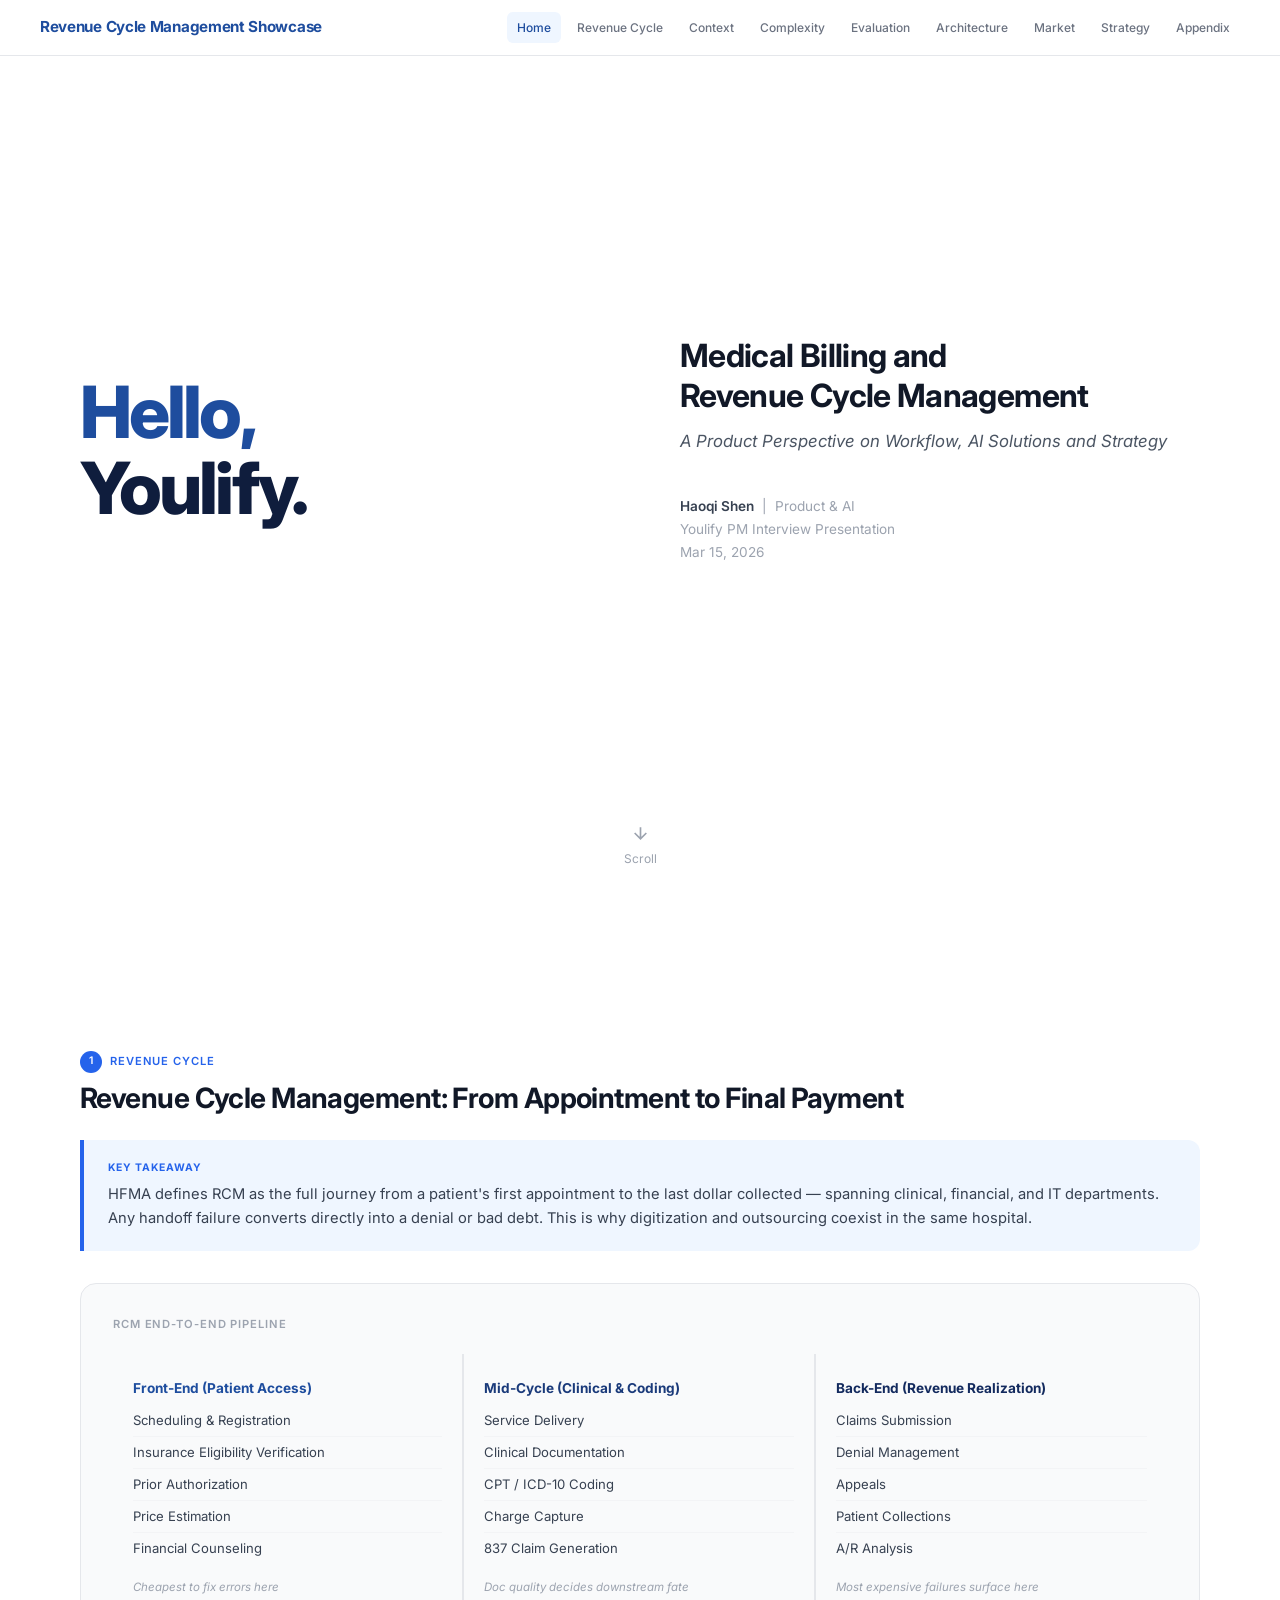
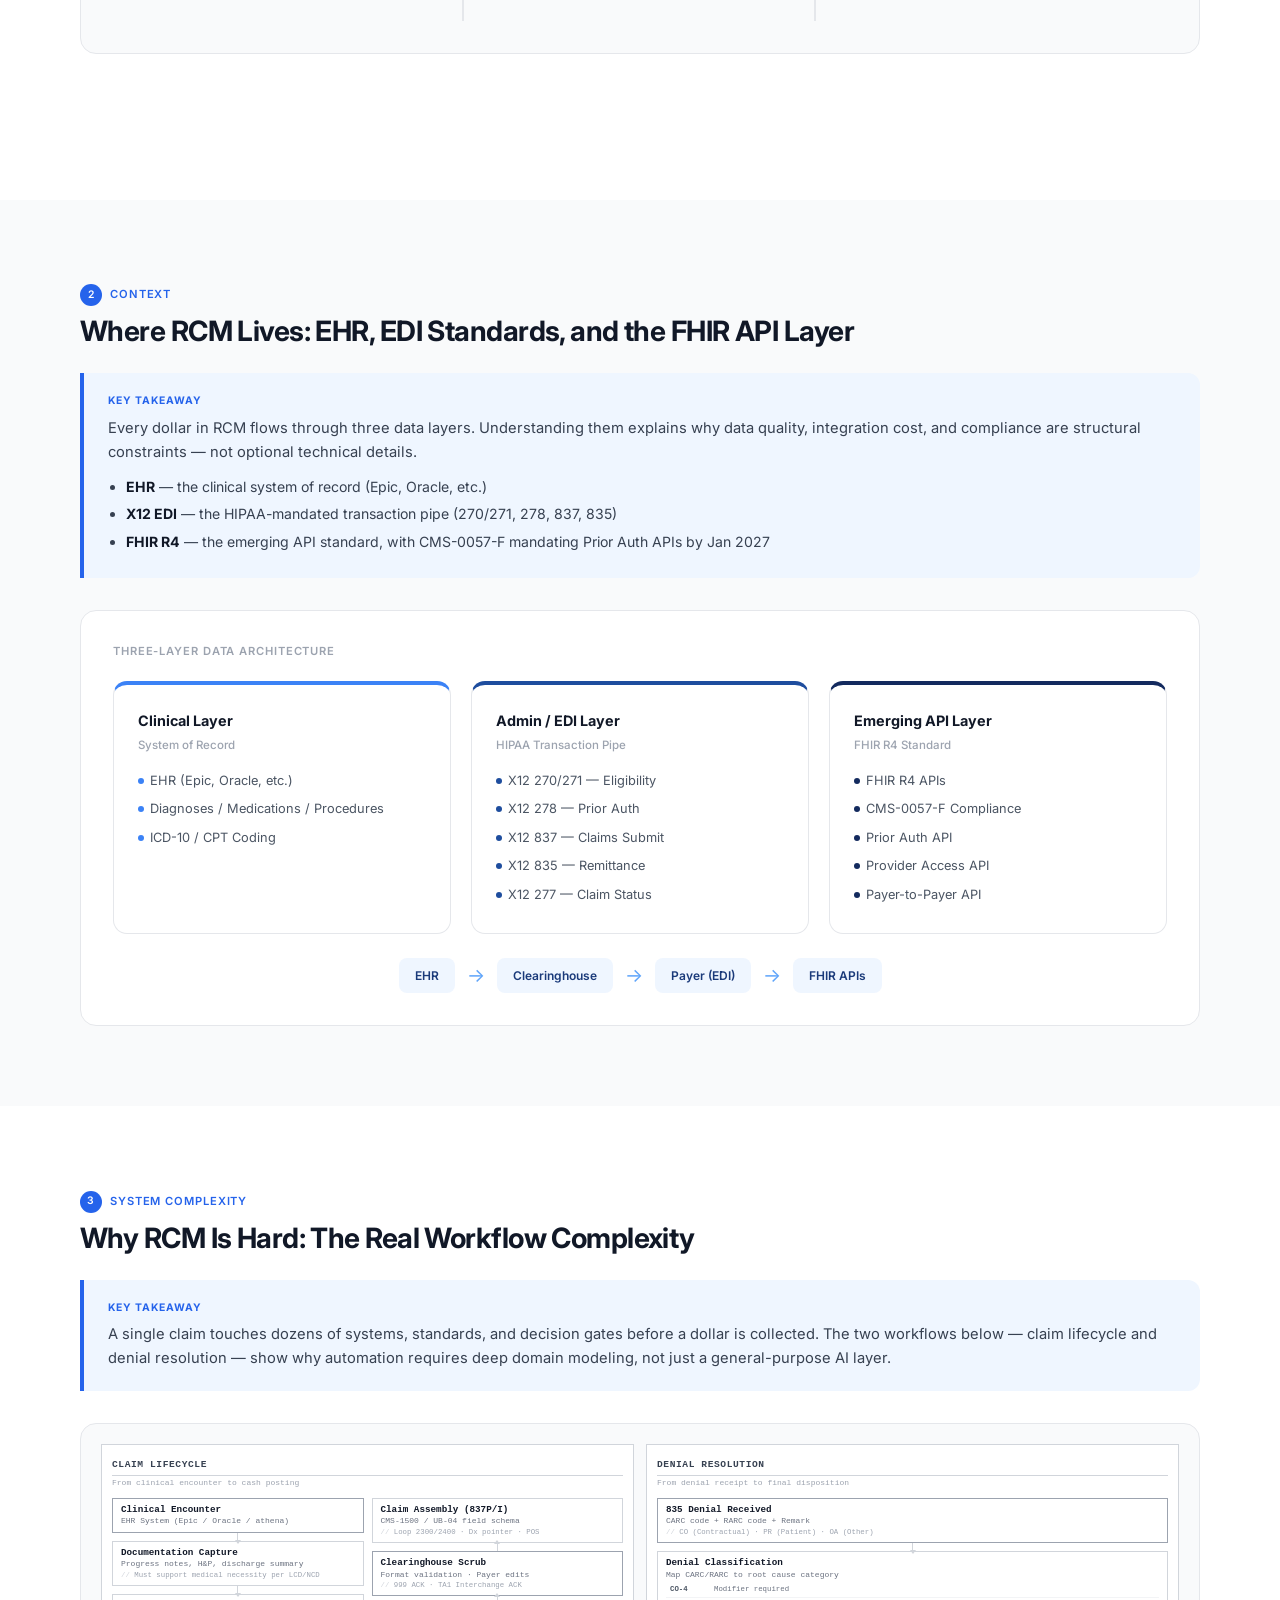
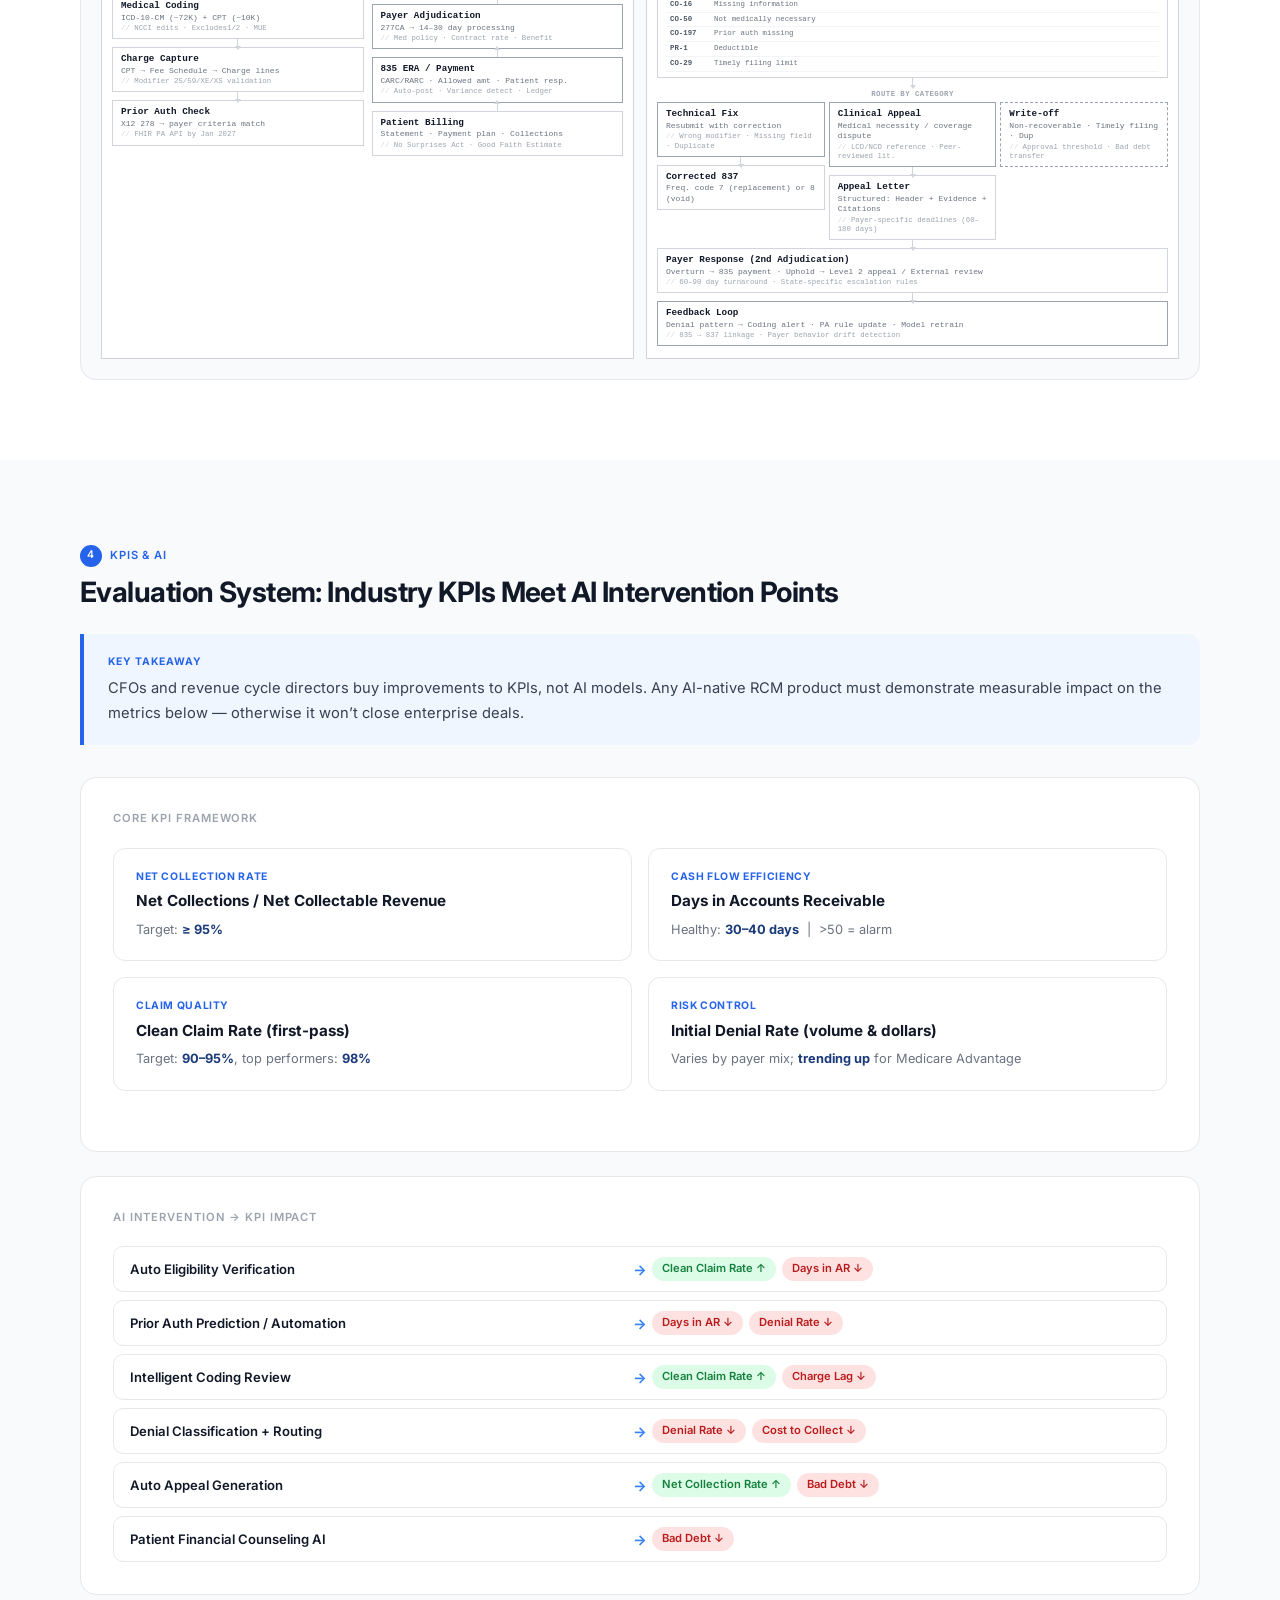
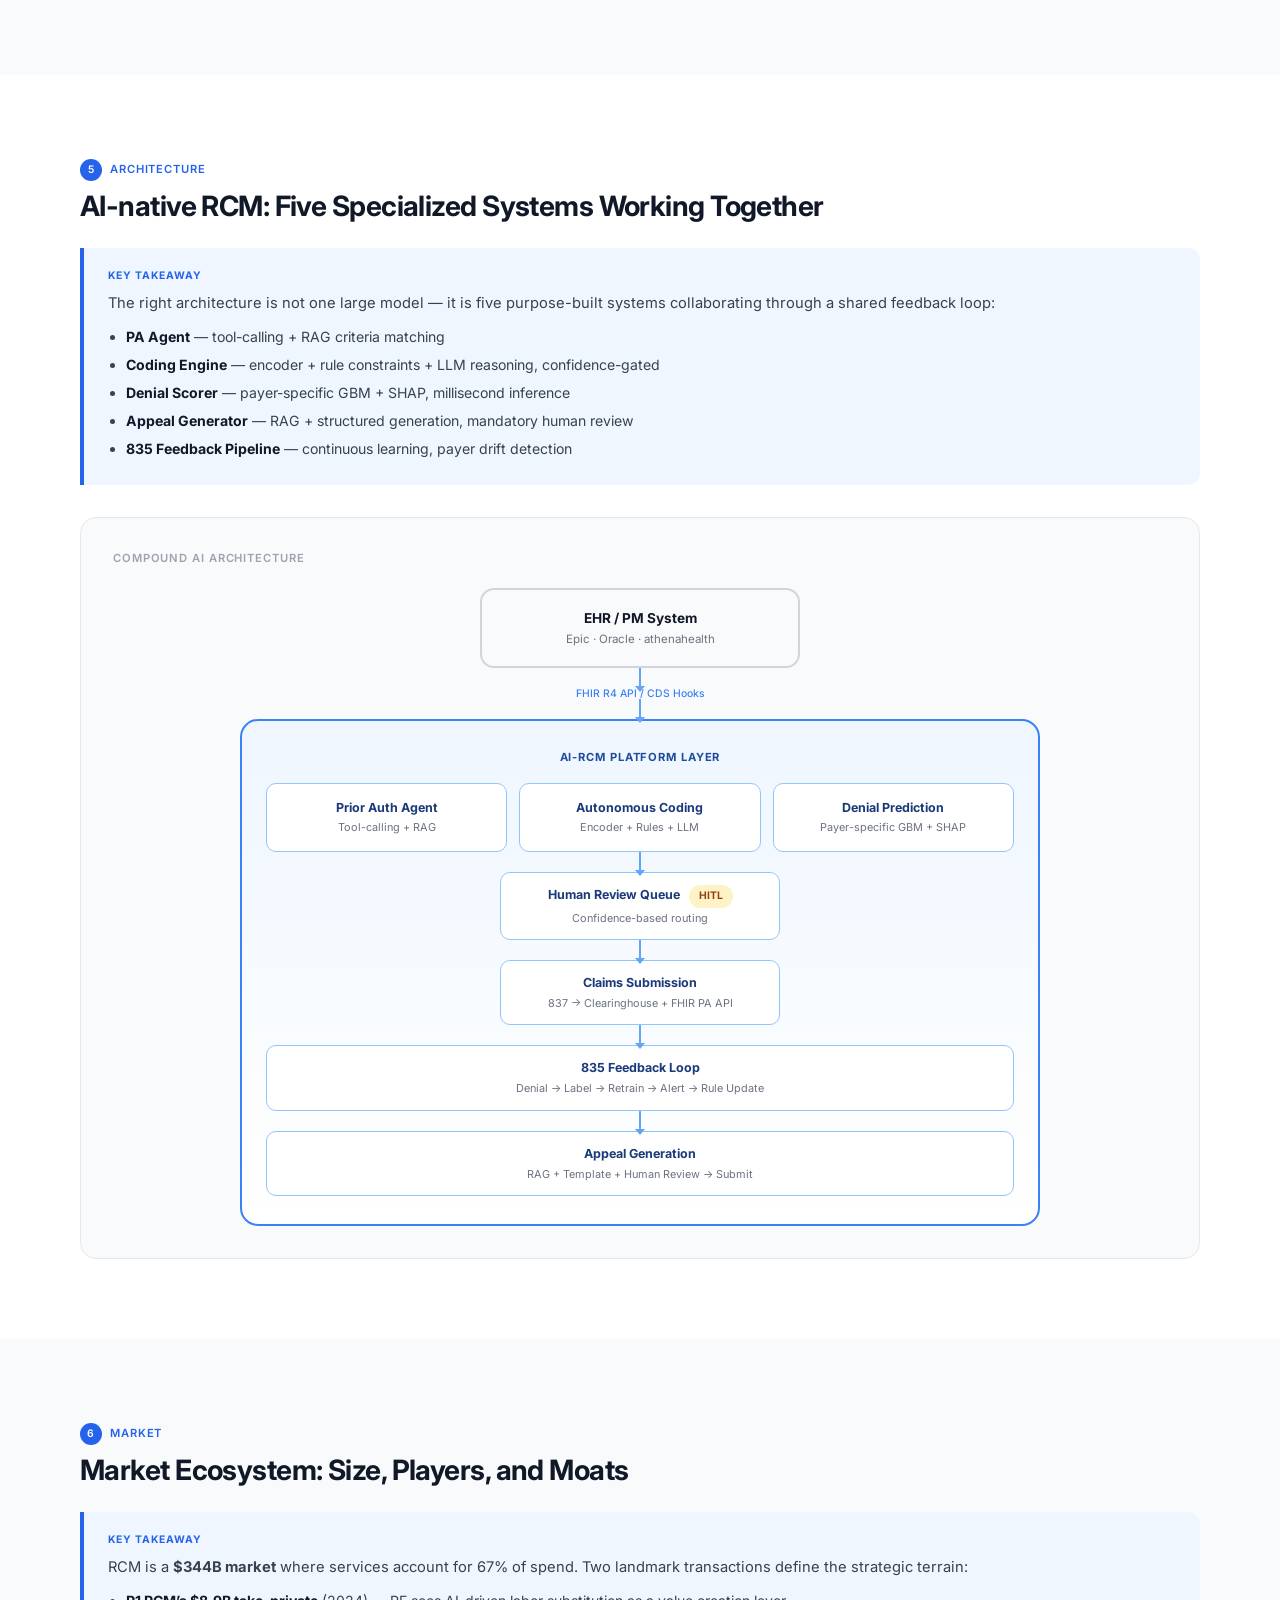
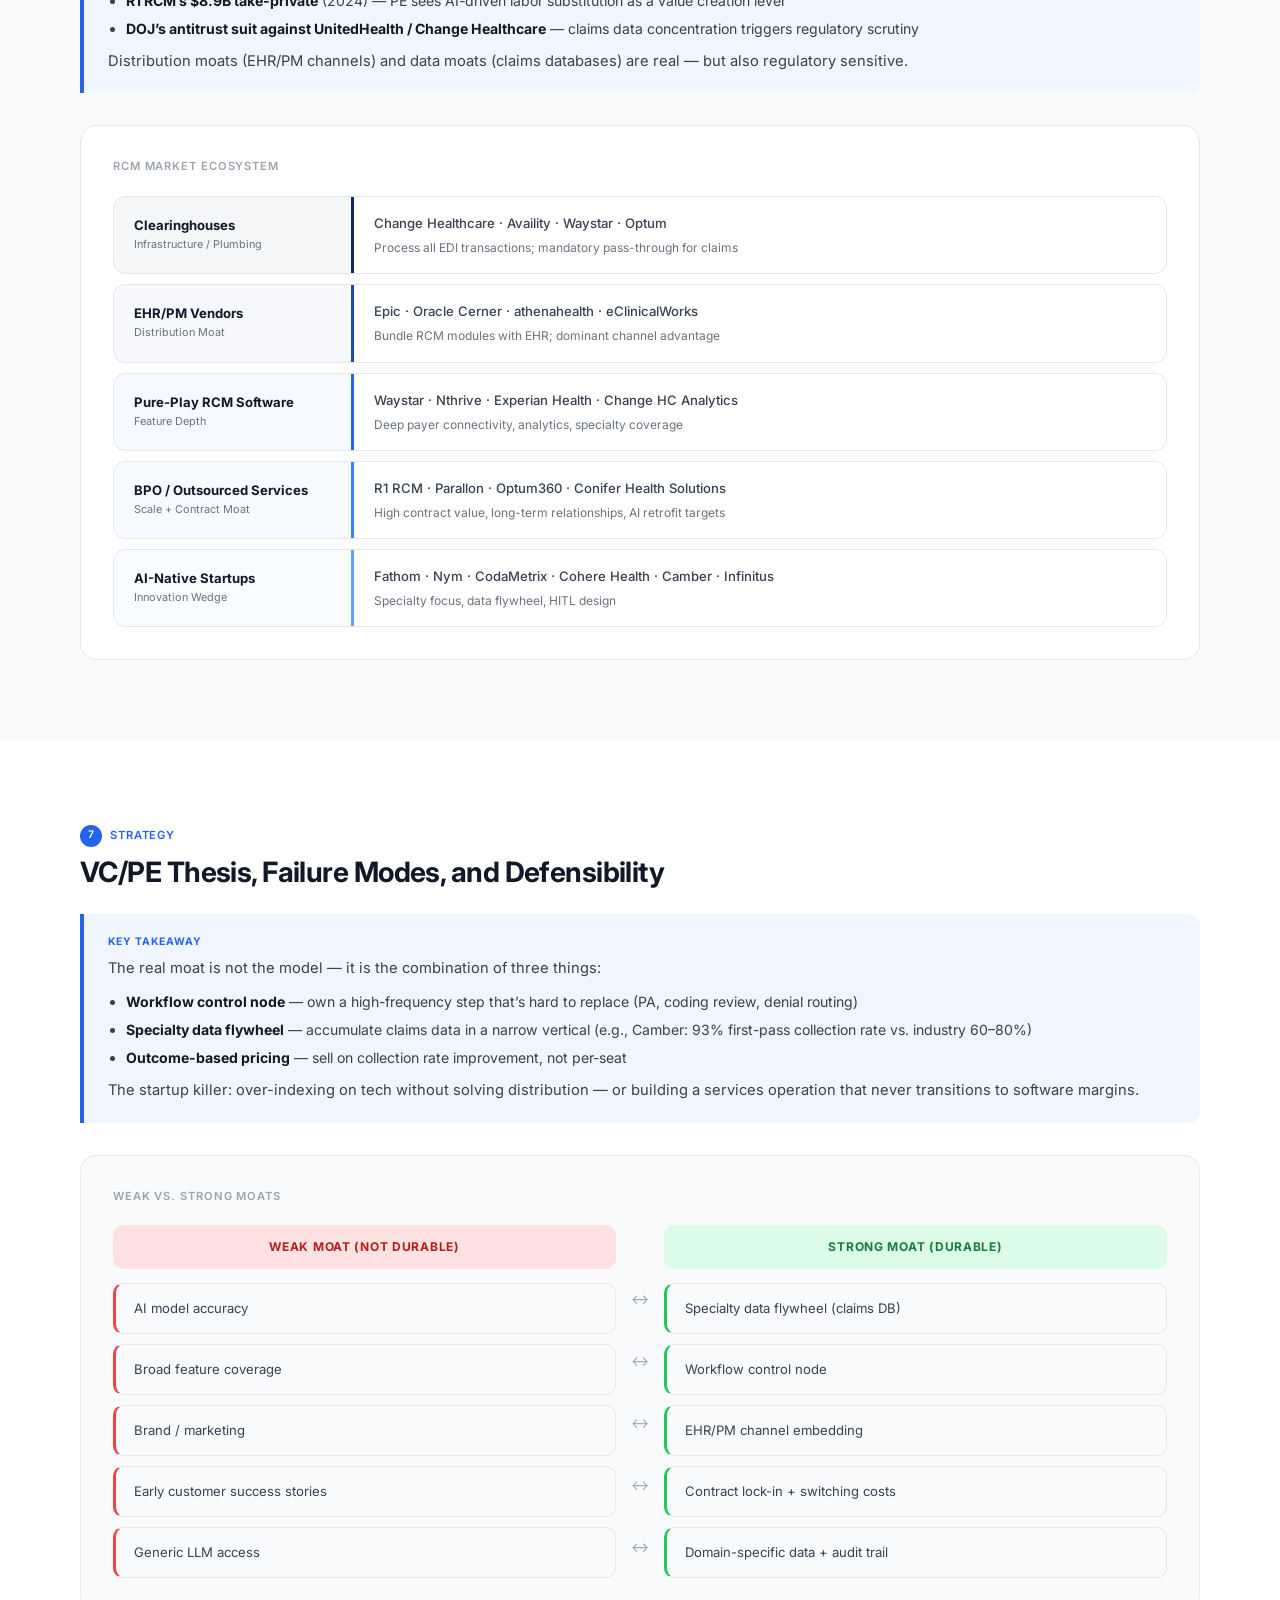
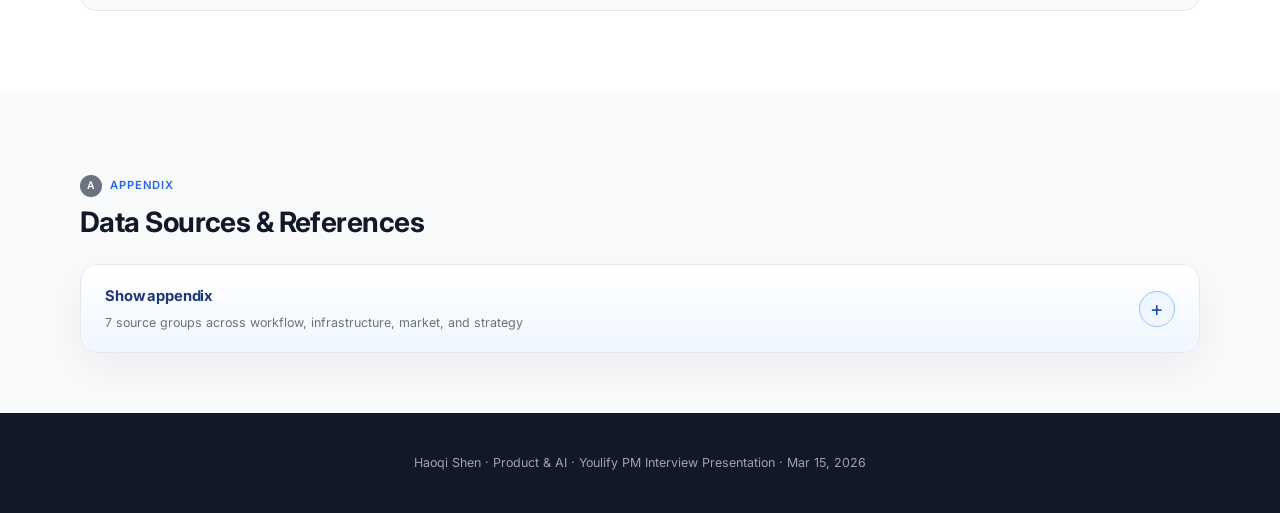
==== commit 440a0621: "Polish RCM landing interactions" ====
--- a/rcm.html
+++ b/rcm.html
@@ -94,7 +94,16 @@
     font-size: 4.5rem; font-weight: 800; color: var(--blue-600);
     line-height: 1.05; letter-spacing: -.04em;
   }
+  .landing-left .landing-title {
+    display: inline-block;
+    transform-origin: left center;
+    will-change: transform, opacity, filter;
+    animation: title-breathe 6.2s ease-in-out infinite;
+  }
   .landing-left h1 span { display: block; color: var(--blue-900); }
+  .landing-left .landing-title span {
+    animation: title-ink 6.2s ease-in-out infinite;
+  }
   .landing-right h2 {
     font-size: 2rem; font-weight: 700; color: var(--gray-900);
     line-height: 1.25; letter-spacing: -.02em; margin-bottom: 12px;
@@ -121,6 +130,30 @@
   @keyframes bounce {
     0%,100%{ transform: translateX(-50%) translateY(0); }
     50%{ transform: translateX(-50%) translateY(8px); }
+  }
+  @keyframes title-breathe {
+    0%, 100% {
+      transform: scale(1);
+      opacity: .88;
+      filter: saturate(.95) brightness(.97);
+      text-shadow: 0 0 0 rgba(37, 99, 235, 0);
+    }
+    50% {
+      transform: scale(1.03);
+      opacity: 1;
+      filter: saturate(1.06) brightness(1.03);
+      text-shadow: 0 10px 28px rgba(37, 99, 235, .14);
+    }
+  }
+  @keyframes title-ink {
+    0%, 100% {
+      color: var(--blue-900);
+      opacity: .9;
+    }
+    50% {
+      color: #09162f;
+      opacity: 1;
+    }
   }
 
   /* ───── SLIDE HEADER ───── */
@@ -580,6 +613,68 @@
   #appendix {
     min-height: auto; padding: 80px 60px 60px;
     background: var(--gray-50);
+    align-items: flex-start;
+  }
+  .appendix-panel {
+    margin-top: 20px;
+    background: var(--white);
+    border: 1px solid var(--gray-200);
+    border-radius: 18px;
+    box-shadow: 0 16px 40px rgba(15, 29, 61, .06);
+    overflow: hidden;
+  }
+  .appendix-toggle {
+    list-style: none;
+    cursor: pointer;
+    display: flex;
+    align-items: center;
+    justify-content: space-between;
+    gap: 20px;
+    padding: 20px 24px;
+    background: linear-gradient(180deg, rgba(255,255,255,.96), rgba(239,246,255,.92));
+  }
+  .appendix-toggle::-webkit-details-marker { display: none; }
+  .appendix-toggle-copy {
+    display: flex;
+    flex-direction: column;
+    gap: 4px;
+  }
+  .appendix-open-label,
+  .appendix-close-label {
+    font-size: .92rem;
+    font-weight: 700;
+    color: var(--blue-700);
+    letter-spacing: -.01em;
+  }
+  .appendix-close-label { display: none; }
+  .appendix-panel[open] .appendix-open-label { display: none; }
+  .appendix-panel[open] .appendix-close-label { display: inline; }
+  .appendix-toggle-copy small {
+    font-size: .78rem;
+    color: var(--gray-500);
+  }
+  .appendix-toggle-icon {
+    width: 36px;
+    height: 36px;
+    border-radius: 999px;
+    border: 1px solid var(--blue-200);
+    background: var(--blue-50);
+    color: var(--blue-600);
+    display: inline-flex;
+    align-items: center;
+    justify-content: center;
+    font-size: 1.3rem;
+    font-weight: 400;
+    flex-shrink: 0;
+    transition: transform .24s ease, background .24s ease, color .24s ease;
+  }
+  .appendix-panel[open] .appendix-toggle-icon {
+    transform: rotate(45deg);
+    background: var(--blue-100);
+    color: var(--blue-700);
+  }
+  .appendix-content {
+    padding: 4px 24px 28px;
   }
   .ref-section {
     margin-bottom: 28px;
@@ -627,6 +722,16 @@
     .eng-dual { grid-template-columns: 1fr; }
     .eng-branch-row { grid-template-columns: 1fr; }
   }
+  @media (prefers-reduced-motion: reduce) {
+    html { scroll-behavior: auto; }
+    .landing-left .landing-title,
+    .landing-left .landing-title span,
+    .scroll-hint,
+    .appendix-toggle-icon {
+      animation: none;
+      transition: none;
+    }
+  }
 </style>
 </head>
 <body>
@@ -651,7 +756,7 @@
 <section id="landing">
   <div class="landing-grid">
     <div class="landing-left">
-      <h1>Hello,<span>Youlify.</span></h1>
+      <h1 class="landing-title">Hello,<span>Youlify.</span></h1>
     </div>
     <div class="landing-right">
       <h2>Medical Billing and<br>Revenue Cycle Management</h2>
@@ -682,7 +787,7 @@
       <div class="diagram-title">RCM End-to-End Pipeline</div>
       <div class="rcm-pipeline">
         <div class="rcm-col">
-          <div class="rcm-col-header front">Front-End</div>
+          <div class="rcm-col-header front">Front-End (Patient Access)</div>
           <ul>
             <li>Scheduling &amp; Registration</li>
             <li>Insurance Eligibility Verification</li>
@@ -693,7 +798,7 @@
           <div class="col-footer">Cheapest to fix errors here</div>
         </div>
         <div class="rcm-col">
-          <div class="rcm-col-header mid">Mid-Cycle</div>
+          <div class="rcm-col-header mid">Mid-Cycle (Clinical &amp; Coding)</div>
           <ul>
             <li>Service Delivery</li>
             <li>Clinical Documentation</li>
@@ -704,7 +809,7 @@
           <div class="col-footer">Doc quality decides downstream fate</div>
         </div>
         <div class="rcm-col">
-          <div class="rcm-col-header back">Back-End</div>
+          <div class="rcm-col-header back">Back-End (Revenue Realization)</div>
           <ul>
             <li>Claims Submission</li>
             <li>Denial Management</li>
@@ -1237,70 +1342,81 @@
   <div class="slide-inner">
     <div class="slide-label"><span class="num" style="background:var(--gray-500);">A</span> Appendix</div>
     <h2 class="slide-title">Data Sources &amp; References</h2>
-
-    <div class="ref-section">
-      <div class="ref-section-title">Slide 1 &mdash; Revenue Cycle</div>
-      <ul class="ref-list">
-        <li><span class="ref-tag">HFMA</span> <a href="https://www.hfma.org/revenue-cycle/" target="_blank" rel="noopener">HFMA Revenue Cycle Management &mdash; Definition &amp; Resources</a></li>
-        <li><span class="ref-tag">PMC</span> <a href="https://www.ncbi.nlm.nih.gov/pmc/articles/PMC11219169/" target="_blank" rel="noopener">Revenue Cycle Management in Healthcare: A Comprehensive Review (PMC, 2024)</a></li>
-      </ul>
-    </div>
-
-    <div class="ref-section">
-      <div class="ref-section-title">Slide 2 &mdash; Context (EHR / EDI / FHIR)</div>
-      <ul class="ref-list">
-        <li><span class="ref-tag">ONC</span> <a href="https://www.healthit.gov/topic/health-it-and-health-information-exchange-basics/what-electronic-health-record-ehr" target="_blank" rel="noopener">HealthIT.gov &mdash; What Is an Electronic Health Record (EHR)?</a></li>
-        <li><span class="ref-tag">HL7</span> <a href="https://hl7.org/fhir/" target="_blank" rel="noopener">HL7 FHIR (Fast Healthcare Interoperability Resources) &mdash; Official Specification</a></li>
-        <li><span class="ref-tag">CMS</span> <a href="https://www.cms.gov/newsroom/fact-sheets/cms-interoperability-and-prior-authorization-final-rule-cms-0057-f" target="_blank" rel="noopener">CMS-0057-F: Interoperability and Prior Authorization Final Rule (Jan 2024)</a></li>
-        <li><span class="ref-tag">X12</span> <a href="https://x12.org/" target="_blank" rel="noopener">X12.org &mdash; HIPAA EDI Transaction Standards</a></li>
-        <li><span class="ref-tag">CMS</span> <a href="https://www.cms.gov/medicare/coding-billing/electronic-billing-edi-transactions" target="_blank" rel="noopener">CMS Electronic Billing &amp; EDI Transactions &mdash; Adopted Standards</a></li>
-      </ul>
-    </div>
-
-    <div class="ref-section">
-      <div class="ref-section-title">Slide 3 &mdash; System Complexity (Workflow)</div>
-      <ul class="ref-list">
-        <li><span class="ref-tag">AMA</span> <a href="https://www.ama-assn.org/practice-management/prior-authorization" target="_blank" rel="noopener">AMA Prior Authorization Resources &amp; 2024 Physician Survey</a></li>
-        <li><span class="ref-tag">CAQH</span> <a href="https://www.caqh.org/insights/caqh-index" target="_blank" rel="noopener">CAQH Index &mdash; 2024 Annual Report on Healthcare Administrative Transactions</a></li>
-        <li><span class="ref-tag">AHA</span> <a href="https://www.aha.org/2024-02-28-change-healthcare-cyberattack" target="_blank" rel="noopener">AHA &mdash; 2024 Change Healthcare Cyberattack Impact Report</a></li>
-      </ul>
-    </div>
-
-    <div class="ref-section">
-      <div class="ref-section-title">Slide 4 &mdash; Evaluation (KPIs &amp; AI)</div>
-      <ul class="ref-list">
-        <li><span class="ref-tag">HFMA</span> <a href="https://www.hfma.org/industry-initiatives/map/" target="_blank" rel="noopener">HFMA MAP Keys &mdash; 29 Revenue Cycle KPIs</a></li>
-        <li><span class="ref-tag">KLAS</span> <a href="https://klasresearch.com/" target="_blank" rel="noopener">KLAS Research &mdash; Autonomous Medical Coding 2025 Report</a></li>
-        <li><span class="ref-tag">AHA</span> <a href="https://www.aha.org/" target="_blank" rel="noopener">AHA &mdash; 3 Ways AI Can Improve Revenue Cycle Management (2024)</a></li>
-      </ul>
-    </div>
-
-    <div class="ref-section">
-      <div class="ref-section-title">Slide 5 &mdash; Architecture (Compound AI)</div>
-      <ul class="ref-list">
-        <li><span class="ref-tag">NEJM AI</span> <a href="https://ai.nejm.org/" target="_blank" rel="noopener">NEJM AI &mdash; Large Language Models Are Poor Medical Coders (2024)</a></li>
-        <li><span class="ref-tag">arXiv</span> <a href="https://arxiv.org/abs/1802.05695" target="_blank" rel="noopener">CAML: Explainable Prediction of Medical Codes from Clinical Text (Mullenbach et al., 2018)</a></li>
-        <li><span class="ref-tag">CMS</span> <a href="https://www.cms.gov/medicare/coding-billing/national-correct-coding-initiative-edits" target="_blank" rel="noopener">CMS NCCI &mdash; National Correct Coding Initiative Edits</a></li>
-      </ul>
-    </div>
-
-    <div class="ref-section">
-      <div class="ref-section-title">Slide 6 &mdash; Market Landscape</div>
-      <ul class="ref-list">
-        <li><span class="ref-tag">GVR</span> <a href="https://www.grandviewresearch.com/industry-analysis/us-revenue-cycle-management-market" target="_blank" rel="noopener">Grand View Research &mdash; U.S. RCM Market Size ($343.78B, 2024)</a></li>
-        <li><span class="ref-tag">SEC</span> <a href="https://www.sec.gov/cgi-bin/browse-edgar?company=waystar&CIK=&type=S-1&dateb=&owner=include&count=10&search_text=&action=getcompany" target="_blank" rel="noopener">Waystar IPO Prospectus (SEC EDGAR, S-1 Filing, June 2024)</a></li>
-        <li><span class="ref-tag">DOJ</span> <a href="https://www.justice.gov/opa/pr/justice-department-sues-block-unitedhealth-group-s-acquisition-change-healthcare" target="_blank" rel="noopener">DOJ &mdash; Lawsuit to Block UnitedHealth / Change Healthcare Acquisition (2022)</a></li>
-      </ul>
-    </div>
-
-    <div class="ref-section">
-      <div class="ref-section-title">Slide 7 &mdash; Strategic Insight</div>
-      <ul class="ref-list">
-        <li><span class="ref-tag">a16z</span> <a href="https://a16z.com/its-time-to-build-healthtech-infrastructure/" target="_blank" rel="noopener">a16z &mdash; It&rsquo;s Time to Build: Healthtech Infrastructure (Jan 2025)</a></li>
-        <li><span class="ref-tag">a16z</span> <a href="https://a16z.com/unbundling-the-bpo-how-ai-will-disrupt-outsourced-work/" target="_blank" rel="noopener">a16z &mdash; Unbundling the BPO (Feb 2025)</a></li>
-        <li><span class="ref-tag">a16z</span> <a href="https://a16z.com/announcement/investing-in-camber/" target="_blank" rel="noopener">a16z &mdash; Investing in Camber: Specialty-Focused RCM</a></li>
-      </ul>
-    </div>
+    <details class="appendix-panel" id="appendix-details">
+      <summary class="appendix-toggle">
+        <div class="appendix-toggle-copy">
+          <span class="appendix-open-label">Show appendix</span>
+          <span class="appendix-close-label">Hide appendix</span>
+          <small>7 source groups across workflow, infrastructure, market, and strategy</small>
+        </div>
+        <span class="appendix-toggle-icon" aria-hidden="true">+</span>
+      </summary>
+      <div class="appendix-content">
+        <div class="ref-section">
+          <div class="ref-section-title">Slide 1 &mdash; Revenue Cycle</div>
+          <ul class="ref-list">
+            <li><span class="ref-tag">HFMA</span> <a href="https://www.hfma.org/revenue-cycle/" target="_blank" rel="noopener">HFMA Revenue Cycle Management &mdash; Definition &amp; Resources</a></li>
+            <li><span class="ref-tag">PMC</span> <a href="https://www.ncbi.nlm.nih.gov/pmc/articles/PMC11219169/" target="_blank" rel="noopener">Revenue Cycle Management in Healthcare: A Comprehensive Review (PMC, 2024)</a></li>
+          </ul>
+        </div>
+
+        <div class="ref-section">
+          <div class="ref-section-title">Slide 2 &mdash; Context (EHR / EDI / FHIR)</div>
+          <ul class="ref-list">
+            <li><span class="ref-tag">ONC</span> <a href="https://www.healthit.gov/topic/health-it-and-health-information-exchange-basics/what-electronic-health-record-ehr" target="_blank" rel="noopener">HealthIT.gov &mdash; What Is an Electronic Health Record (EHR)?</a></li>
+            <li><span class="ref-tag">HL7</span> <a href="https://hl7.org/fhir/" target="_blank" rel="noopener">HL7 FHIR (Fast Healthcare Interoperability Resources) &mdash; Official Specification</a></li>
+            <li><span class="ref-tag">CMS</span> <a href="https://www.cms.gov/newsroom/fact-sheets/cms-interoperability-and-prior-authorization-final-rule-cms-0057-f" target="_blank" rel="noopener">CMS-0057-F: Interoperability and Prior Authorization Final Rule (Jan 2024)</a></li>
+            <li><span class="ref-tag">X12</span> <a href="https://x12.org/" target="_blank" rel="noopener">X12.org &mdash; HIPAA EDI Transaction Standards</a></li>
+            <li><span class="ref-tag">CMS</span> <a href="https://www.cms.gov/medicare/coding-billing/electronic-billing-edi-transactions" target="_blank" rel="noopener">CMS Electronic Billing &amp; EDI Transactions &mdash; Adopted Standards</a></li>
+          </ul>
+        </div>
+
+        <div class="ref-section">
+          <div class="ref-section-title">Slide 3 &mdash; System Complexity (Workflow)</div>
+          <ul class="ref-list">
+            <li><span class="ref-tag">AMA</span> <a href="https://www.ama-assn.org/practice-management/prior-authorization" target="_blank" rel="noopener">AMA Prior Authorization Resources &amp; 2024 Physician Survey</a></li>
+            <li><span class="ref-tag">CAQH</span> <a href="https://www.caqh.org/insights/caqh-index" target="_blank" rel="noopener">CAQH Index &mdash; 2024 Annual Report on Healthcare Administrative Transactions</a></li>
+            <li><span class="ref-tag">AHA</span> <a href="https://www.aha.org/2024-02-28-change-healthcare-cyberattack" target="_blank" rel="noopener">AHA &mdash; 2024 Change Healthcare Cyberattack Impact Report</a></li>
+          </ul>
+        </div>
+
+        <div class="ref-section">
+          <div class="ref-section-title">Slide 4 &mdash; Evaluation (KPIs &amp; AI)</div>
+          <ul class="ref-list">
+            <li><span class="ref-tag">HFMA</span> <a href="https://www.hfma.org/industry-initiatives/map/" target="_blank" rel="noopener">HFMA MAP Keys &mdash; 29 Revenue Cycle KPIs</a></li>
+            <li><span class="ref-tag">KLAS</span> <a href="https://klasresearch.com/" target="_blank" rel="noopener">KLAS Research &mdash; Autonomous Medical Coding 2025 Report</a></li>
+            <li><span class="ref-tag">AHA</span> <a href="https://www.aha.org/" target="_blank" rel="noopener">AHA &mdash; 3 Ways AI Can Improve Revenue Cycle Management (2024)</a></li>
+          </ul>
+        </div>
+
+        <div class="ref-section">
+          <div class="ref-section-title">Slide 5 &mdash; Architecture (Compound AI)</div>
+          <ul class="ref-list">
+            <li><span class="ref-tag">NEJM AI</span> <a href="https://ai.nejm.org/" target="_blank" rel="noopener">NEJM AI &mdash; Large Language Models Are Poor Medical Coders (2024)</a></li>
+            <li><span class="ref-tag">arXiv</span> <a href="https://arxiv.org/abs/1802.05695" target="_blank" rel="noopener">CAML: Explainable Prediction of Medical Codes from Clinical Text (Mullenbach et al., 2018)</a></li>
+            <li><span class="ref-tag">CMS</span> <a href="https://www.cms.gov/medicare/coding-billing/national-correct-coding-initiative-edits" target="_blank" rel="noopener">CMS NCCI &mdash; National Correct Coding Initiative Edits</a></li>
+          </ul>
+        </div>
+
+        <div class="ref-section">
+          <div class="ref-section-title">Slide 6 &mdash; Market Landscape</div>
+          <ul class="ref-list">
+            <li><span class="ref-tag">GVR</span> <a href="https://www.grandviewresearch.com/industry-analysis/us-revenue-cycle-management-market" target="_blank" rel="noopener">Grand View Research &mdash; U.S. RCM Market Size ($343.78B, 2024)</a></li>
+            <li><span class="ref-tag">SEC</span> <a href="https://www.sec.gov/cgi-bin/browse-edgar?company=waystar&CIK=&type=S-1&dateb=&owner=include&count=10&search_text=&action=getcompany" target="_blank" rel="noopener">Waystar IPO Prospectus (SEC EDGAR, S-1 Filing, June 2024)</a></li>
+            <li><span class="ref-tag">DOJ</span> <a href="https://www.justice.gov/opa/pr/justice-department-sues-block-unitedhealth-group-s-acquisition-change-healthcare" target="_blank" rel="noopener">DOJ &mdash; Lawsuit to Block UnitedHealth / Change Healthcare Acquisition (2022)</a></li>
+          </ul>
+        </div>
+
+        <div class="ref-section">
+          <div class="ref-section-title">Slide 7 &mdash; Strategic Insight</div>
+          <ul class="ref-list">
+            <li><span class="ref-tag">a16z</span> <a href="https://a16z.com/its-time-to-build-healthtech-infrastructure/" target="_blank" rel="noopener">a16z &mdash; It&rsquo;s Time to Build: Healthtech Infrastructure (Jan 2025)</a></li>
+            <li><span class="ref-tag">a16z</span> <a href="https://a16z.com/unbundling-the-bpo-how-ai-will-disrupt-outsourced-work/" target="_blank" rel="noopener">a16z &mdash; Unbundling the BPO (Feb 2025)</a></li>
+            <li><span class="ref-tag">a16z</span> <a href="https://a16z.com/announcement/investing-in-camber/" target="_blank" rel="noopener">a16z &mdash; Investing in Camber: Specialty-Focused RCM</a></li>
+          </ul>
+        </div>
+      </div>
+    </details>
 
   </div>
 </section>
@@ -1330,6 +1446,15 @@
     });
   }, { threshold: 0.35 });
   sections.forEach(s => observer.observe(s));
+
+  const appendixDetails = document.getElementById('appendix-details');
+  const openAppendixFromHash = () => {
+    if (appendixDetails && window.location.hash === '#appendix') {
+      appendixDetails.open = true;
+    }
+  };
+  openAppendixFromHash();
+  window.addEventListener('hashchange', openAppendixFromHash);
 </script>
 </body>
 </html>
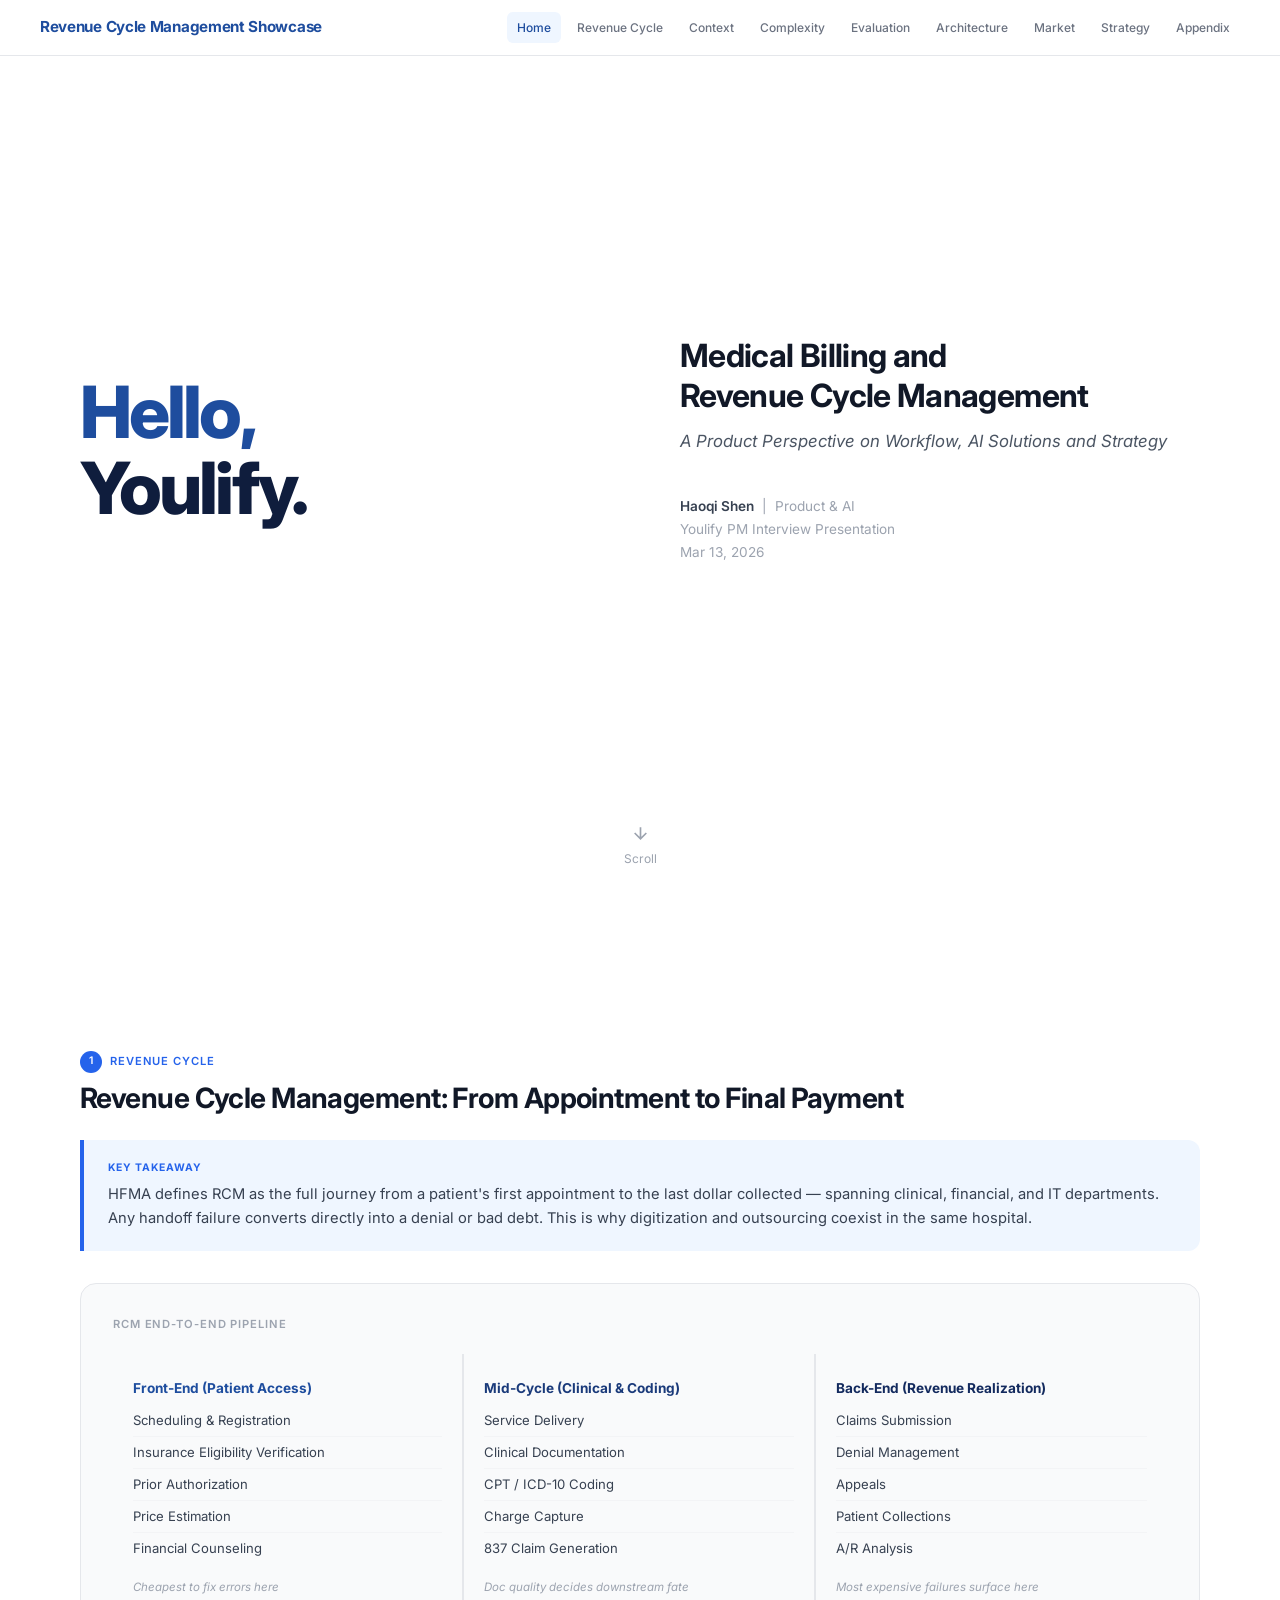
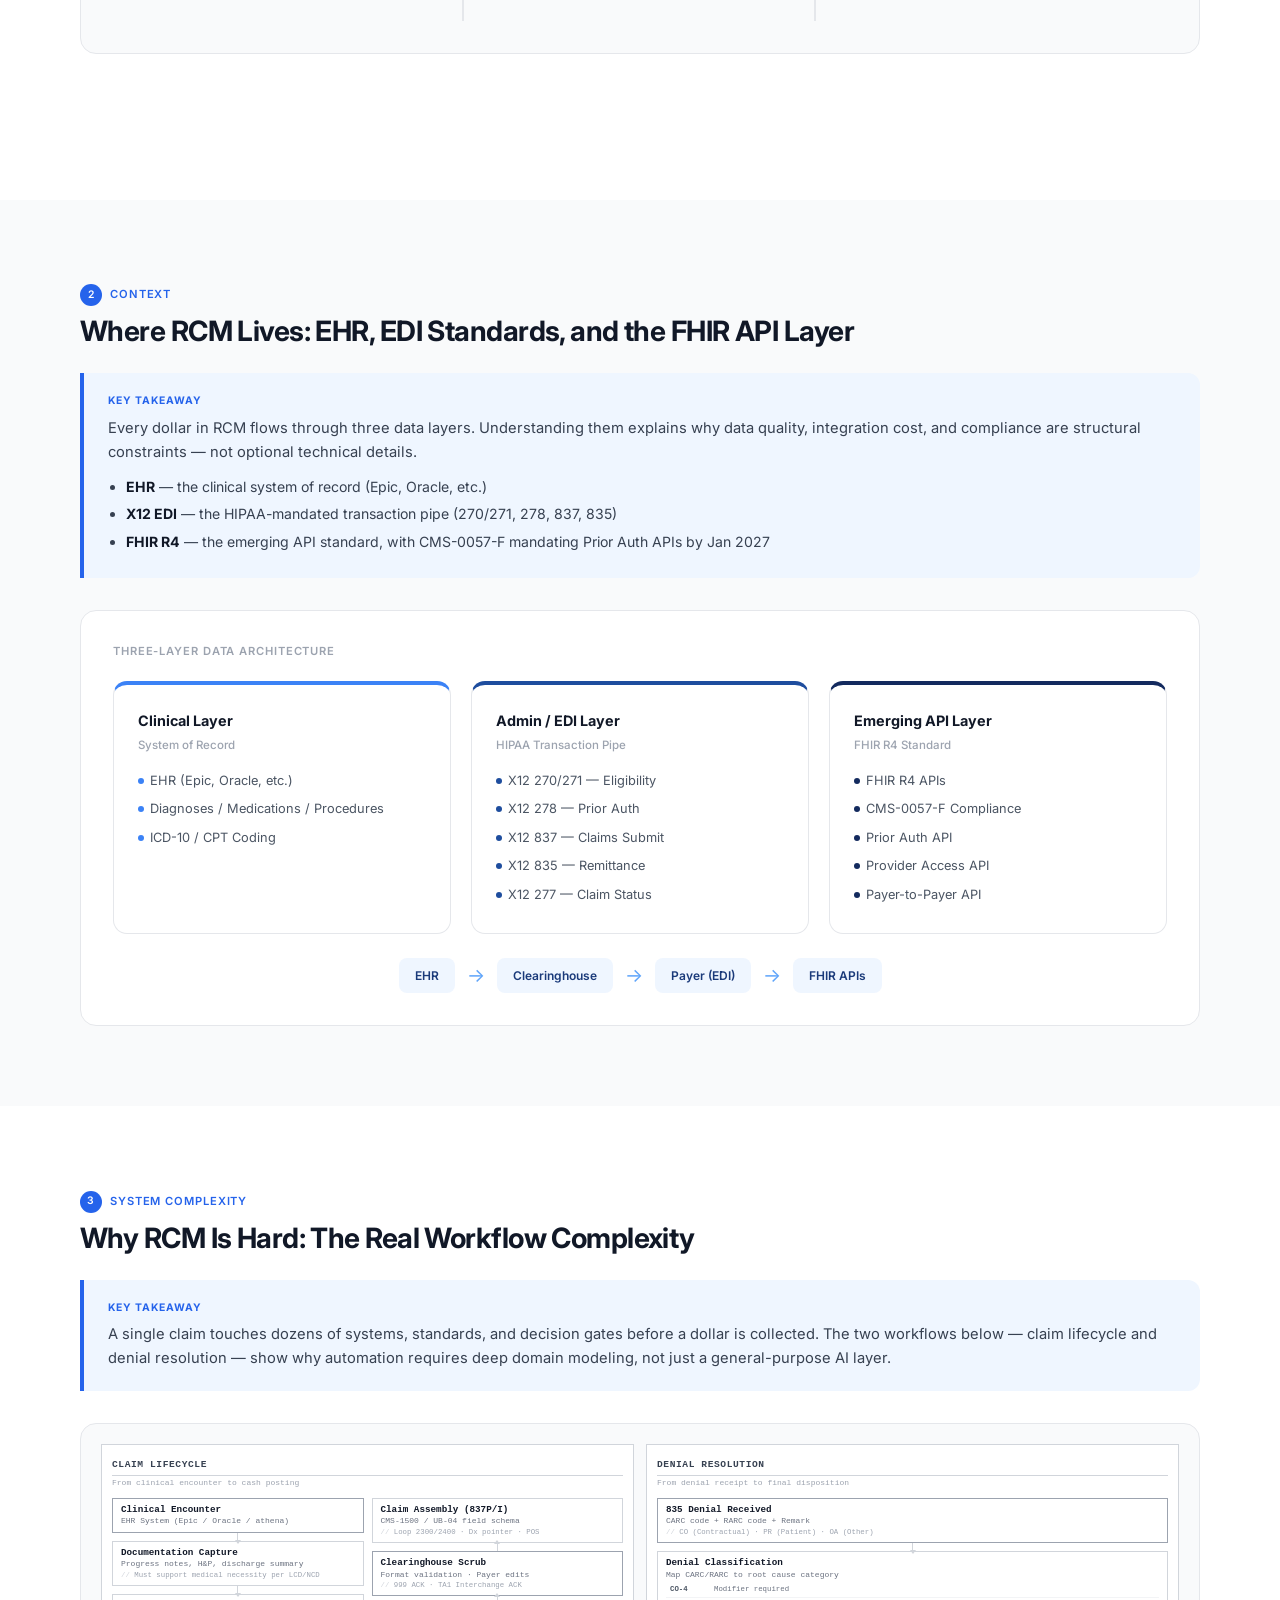
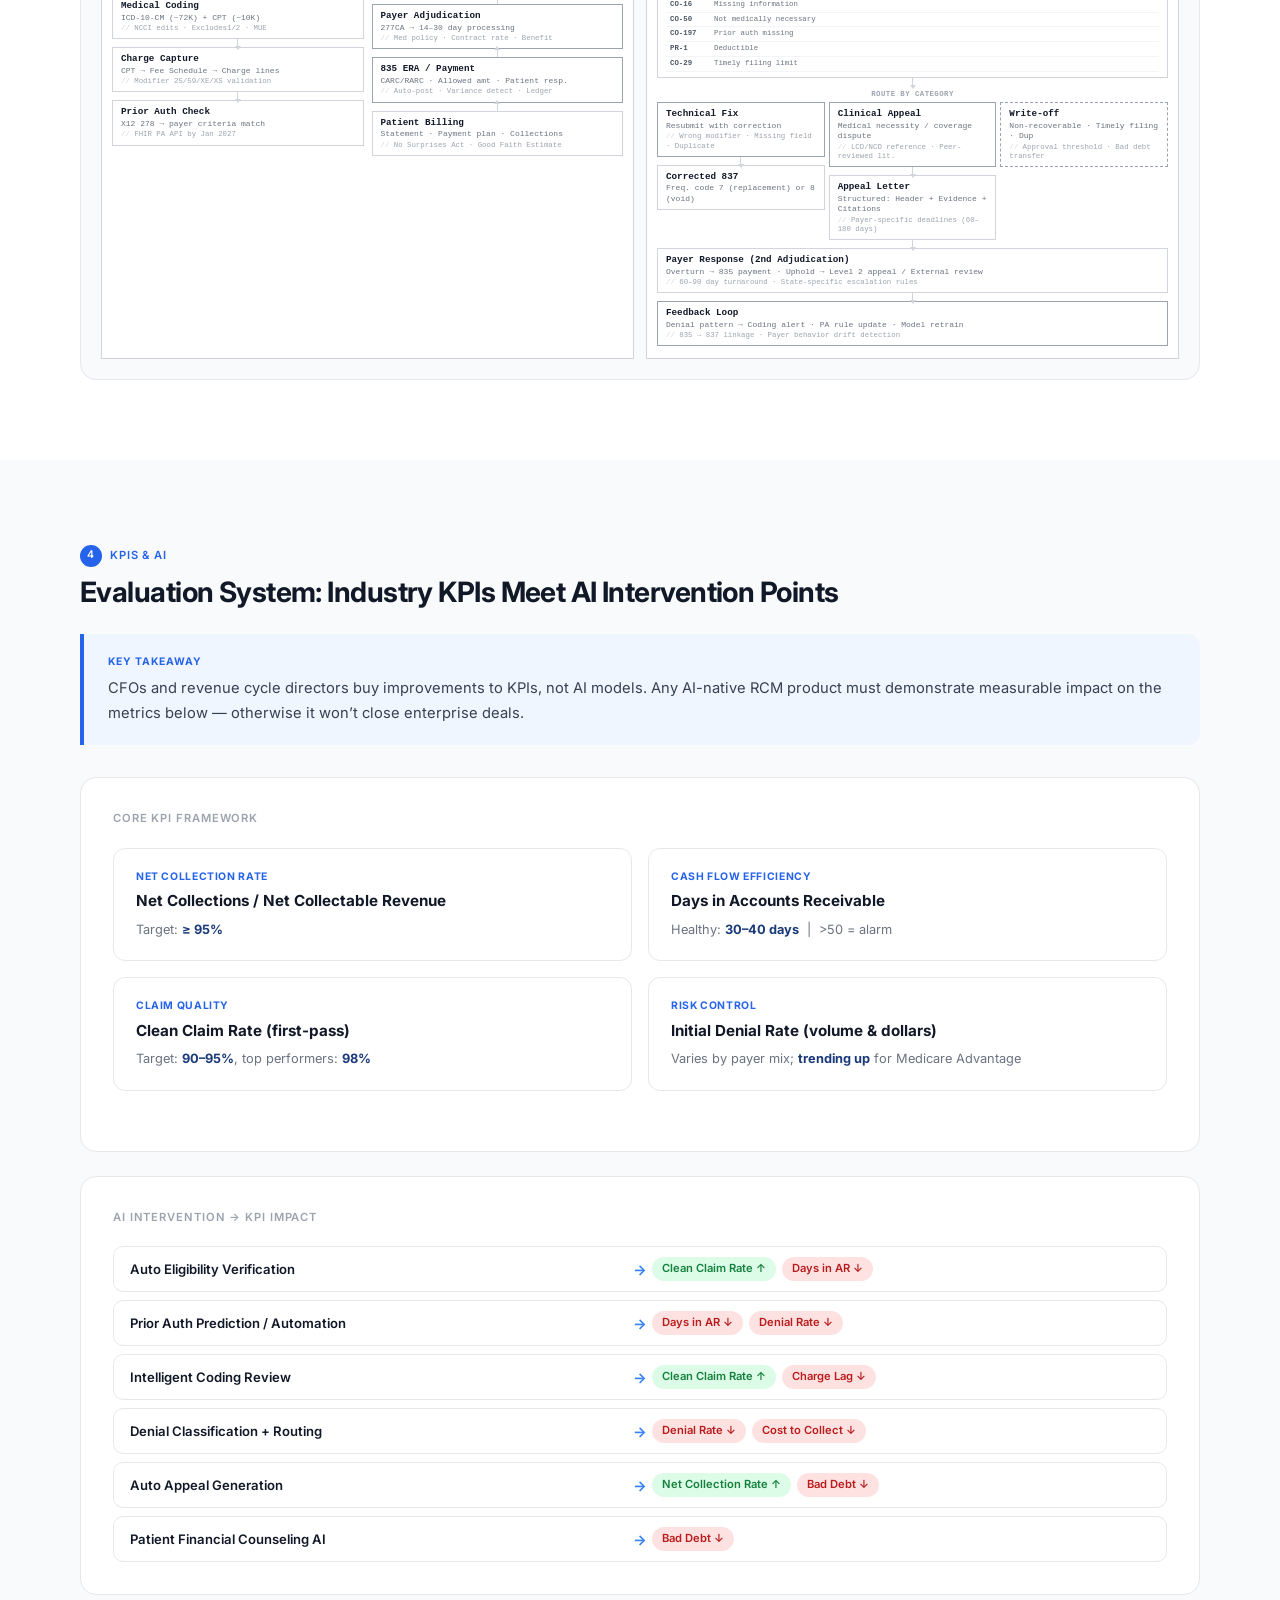
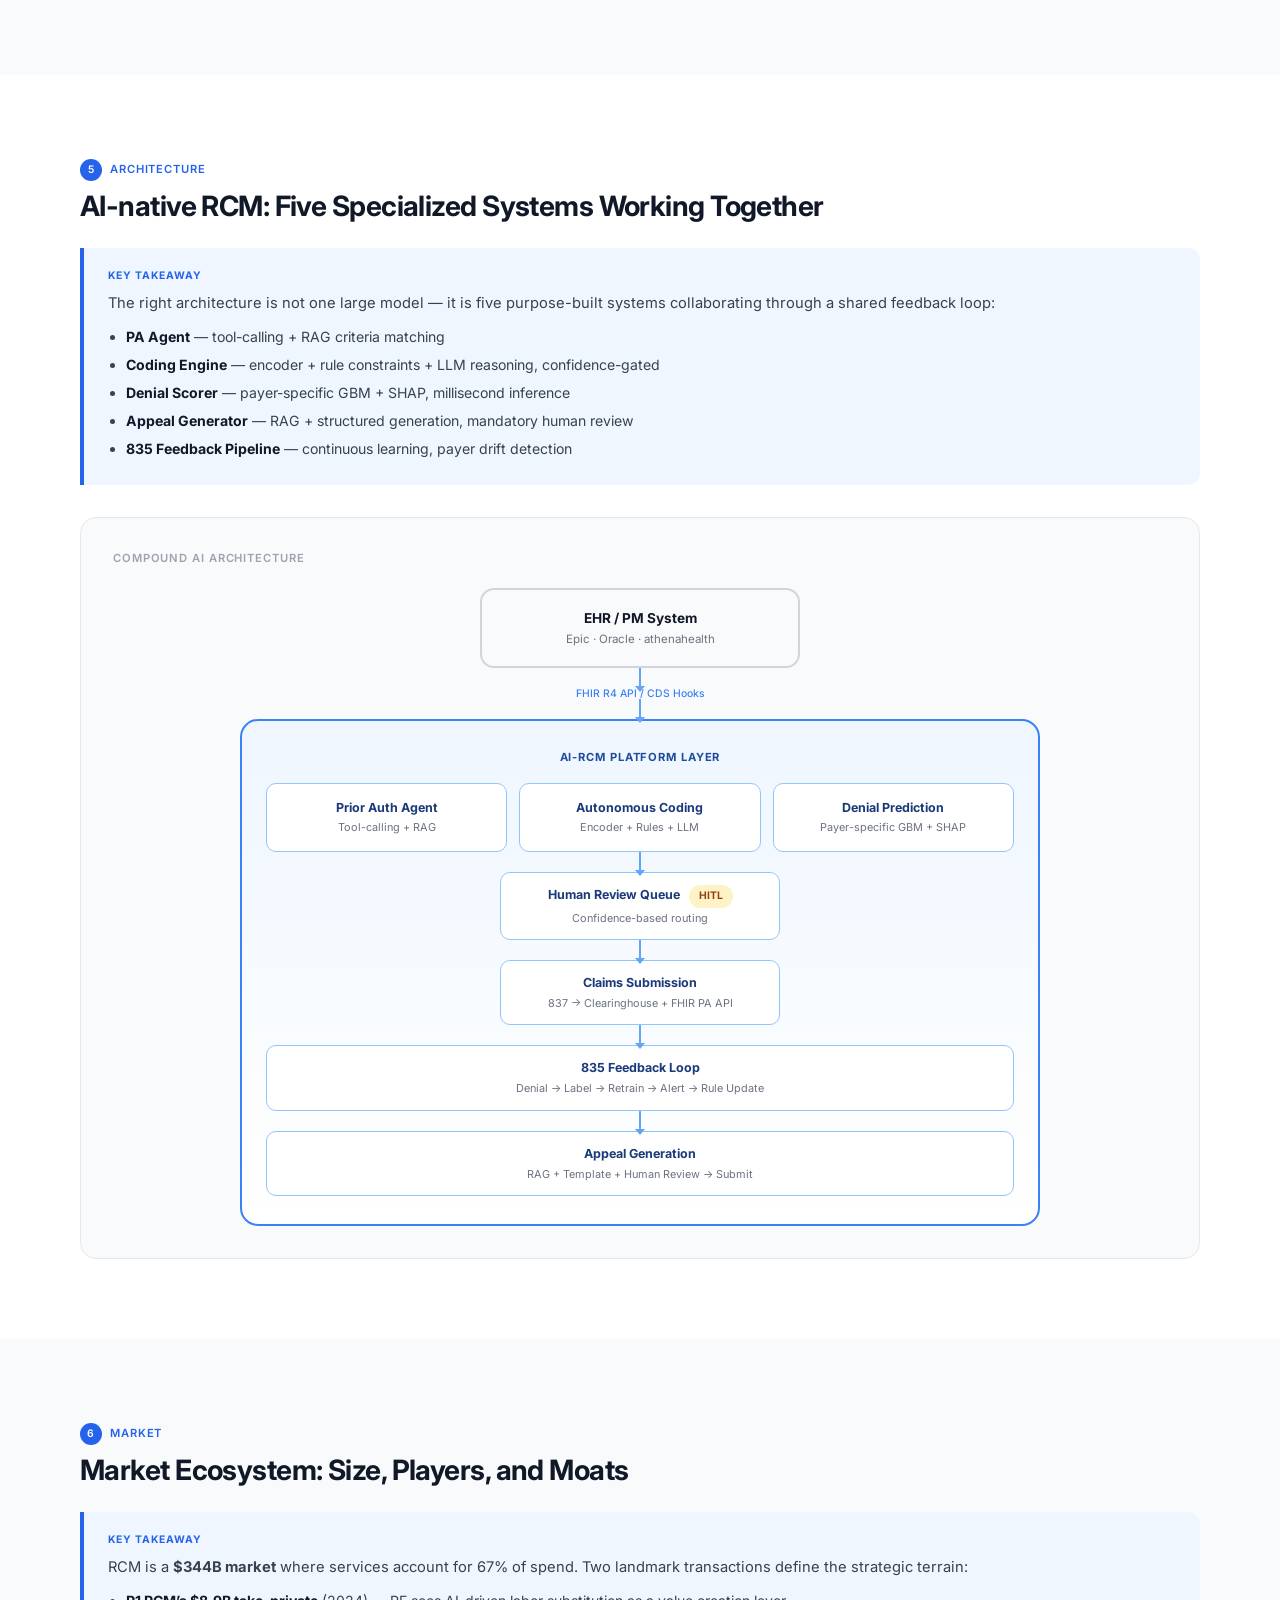
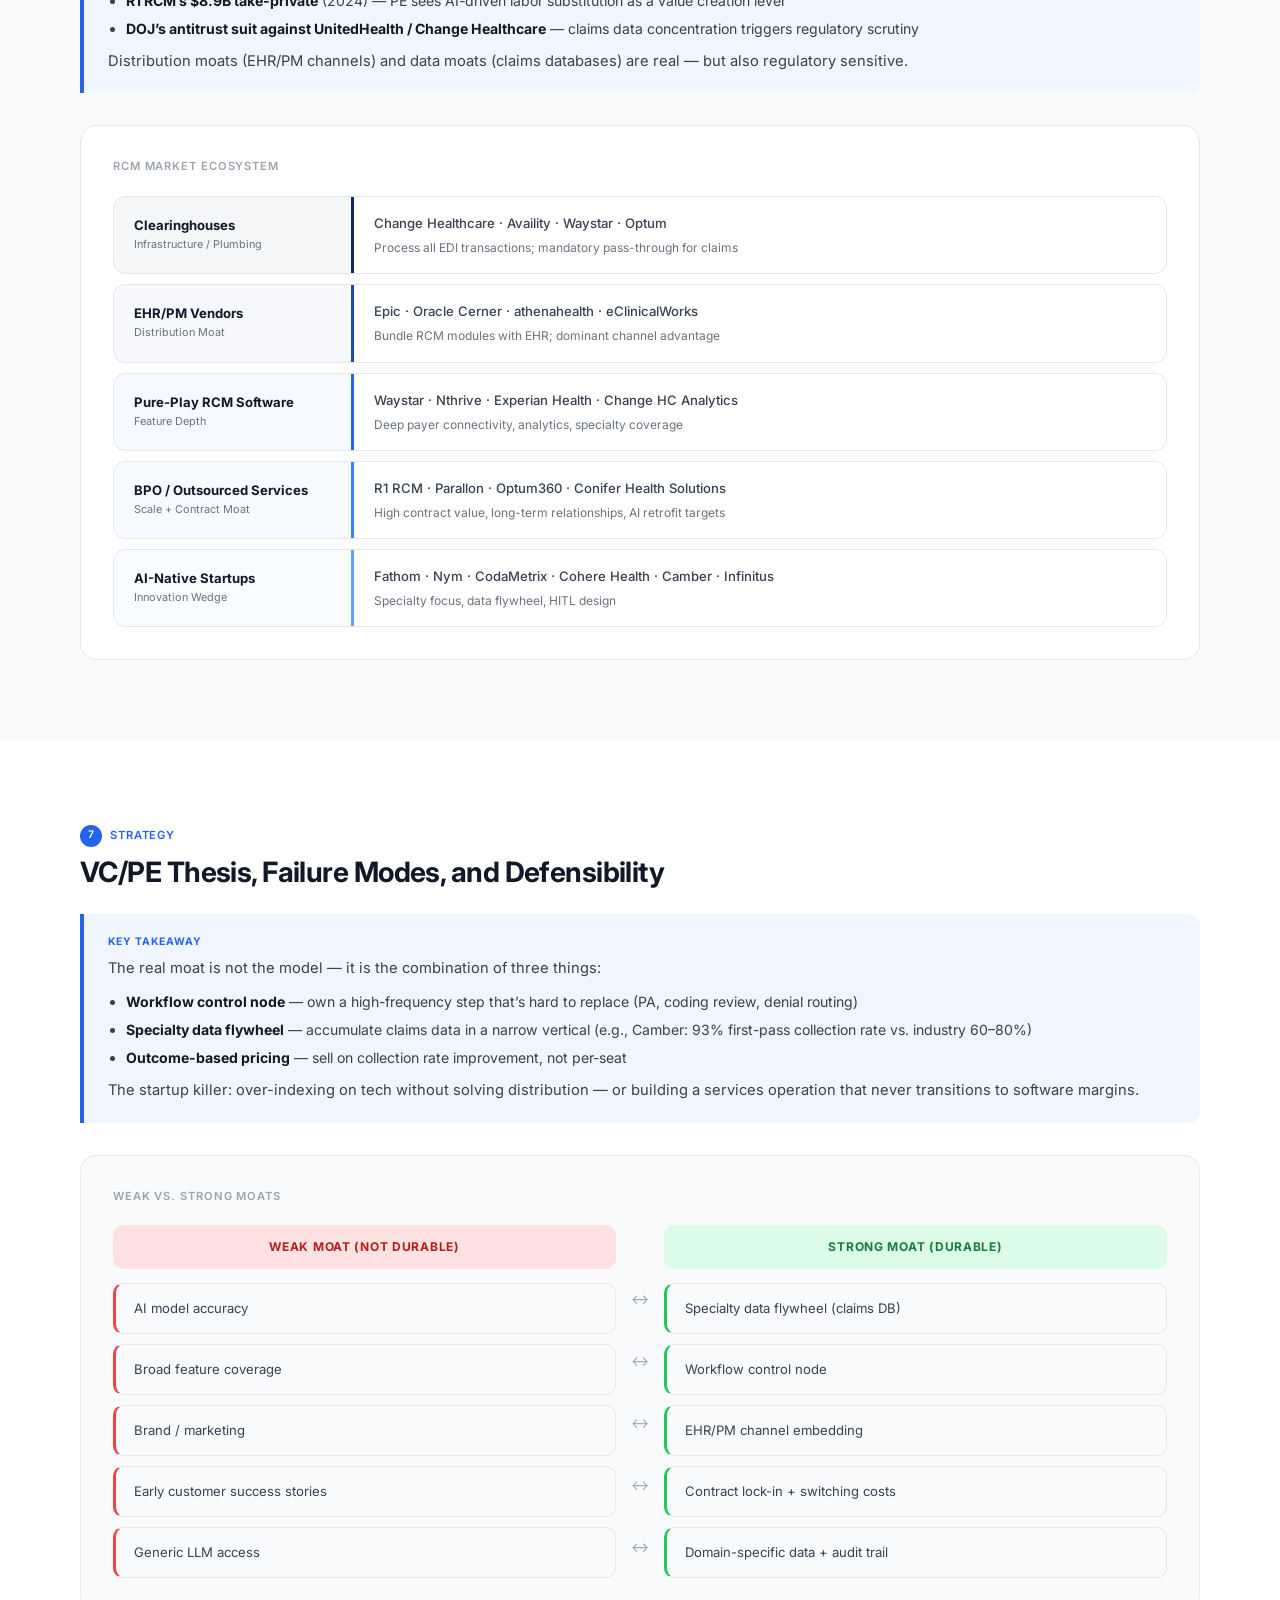
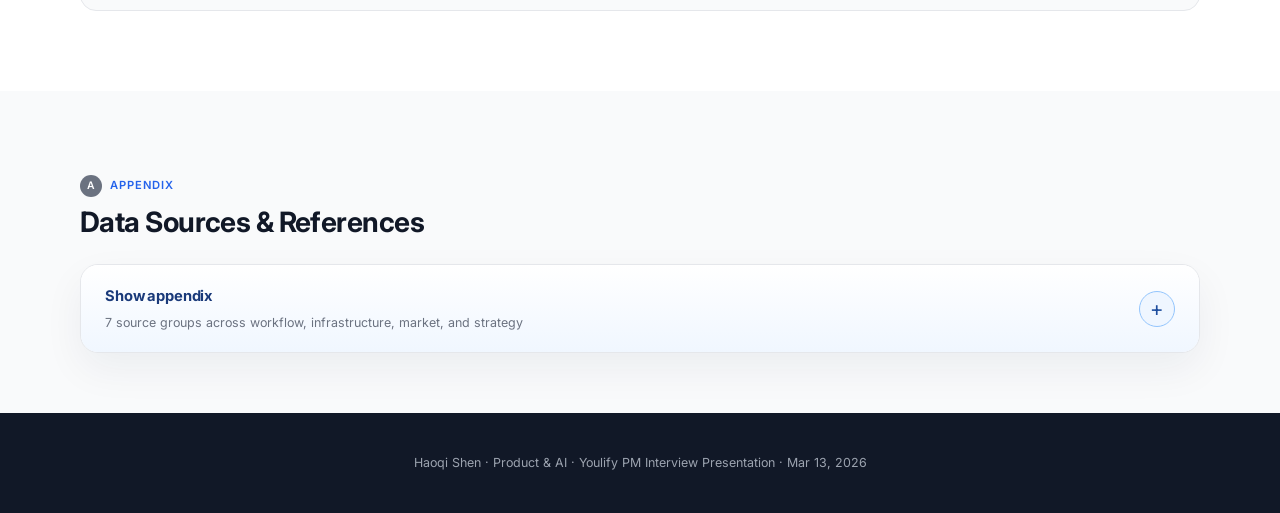
==== commit feb93d91: "Update RCM page date to March 13" ====
--- a/rcm.html
+++ b/rcm.html
@@ -764,7 +764,7 @@
       <div class="meta">
         <strong>Haoqi Shen</strong> &nbsp;|&nbsp; Product &amp; AI<br>
         Youlify PM Interview Presentation<br>
-        Mar 15, 2026
+        Mar 13, 2026
       </div>
     </div>
   </div>
@@ -1423,7 +1423,7 @@
 
 <!-- ───── FOOTER ───── -->
 <footer style="text-align:center; padding:40px 24px; background:var(--gray-900); color:var(--gray-400); font-size:.78rem;">
-  Haoqi Shen &middot; Product &amp; AI &middot; Youlify PM Interview Presentation &middot; Mar 15, 2026
+  Haoqi Shen &middot; Product &amp; AI &middot; Youlify PM Interview Presentation &middot; Mar 13, 2026
 </footer>
 
 <script>
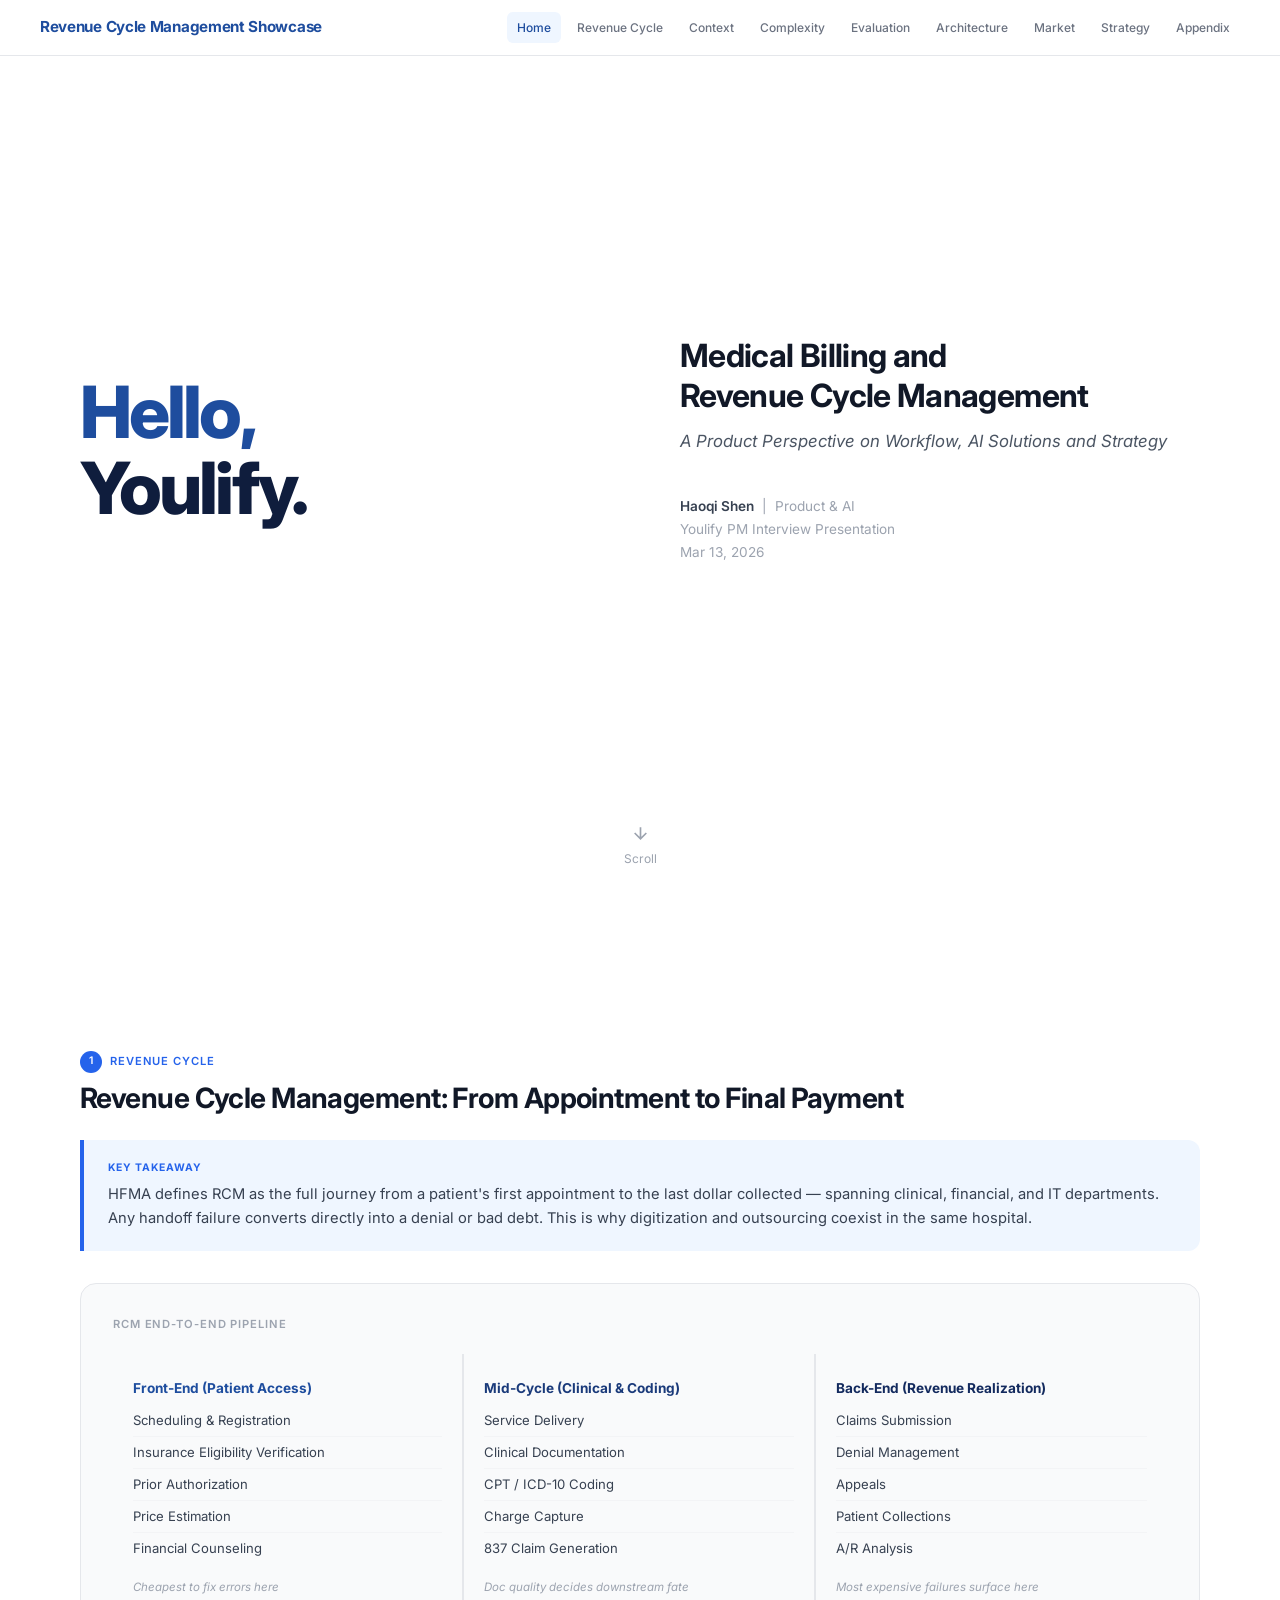
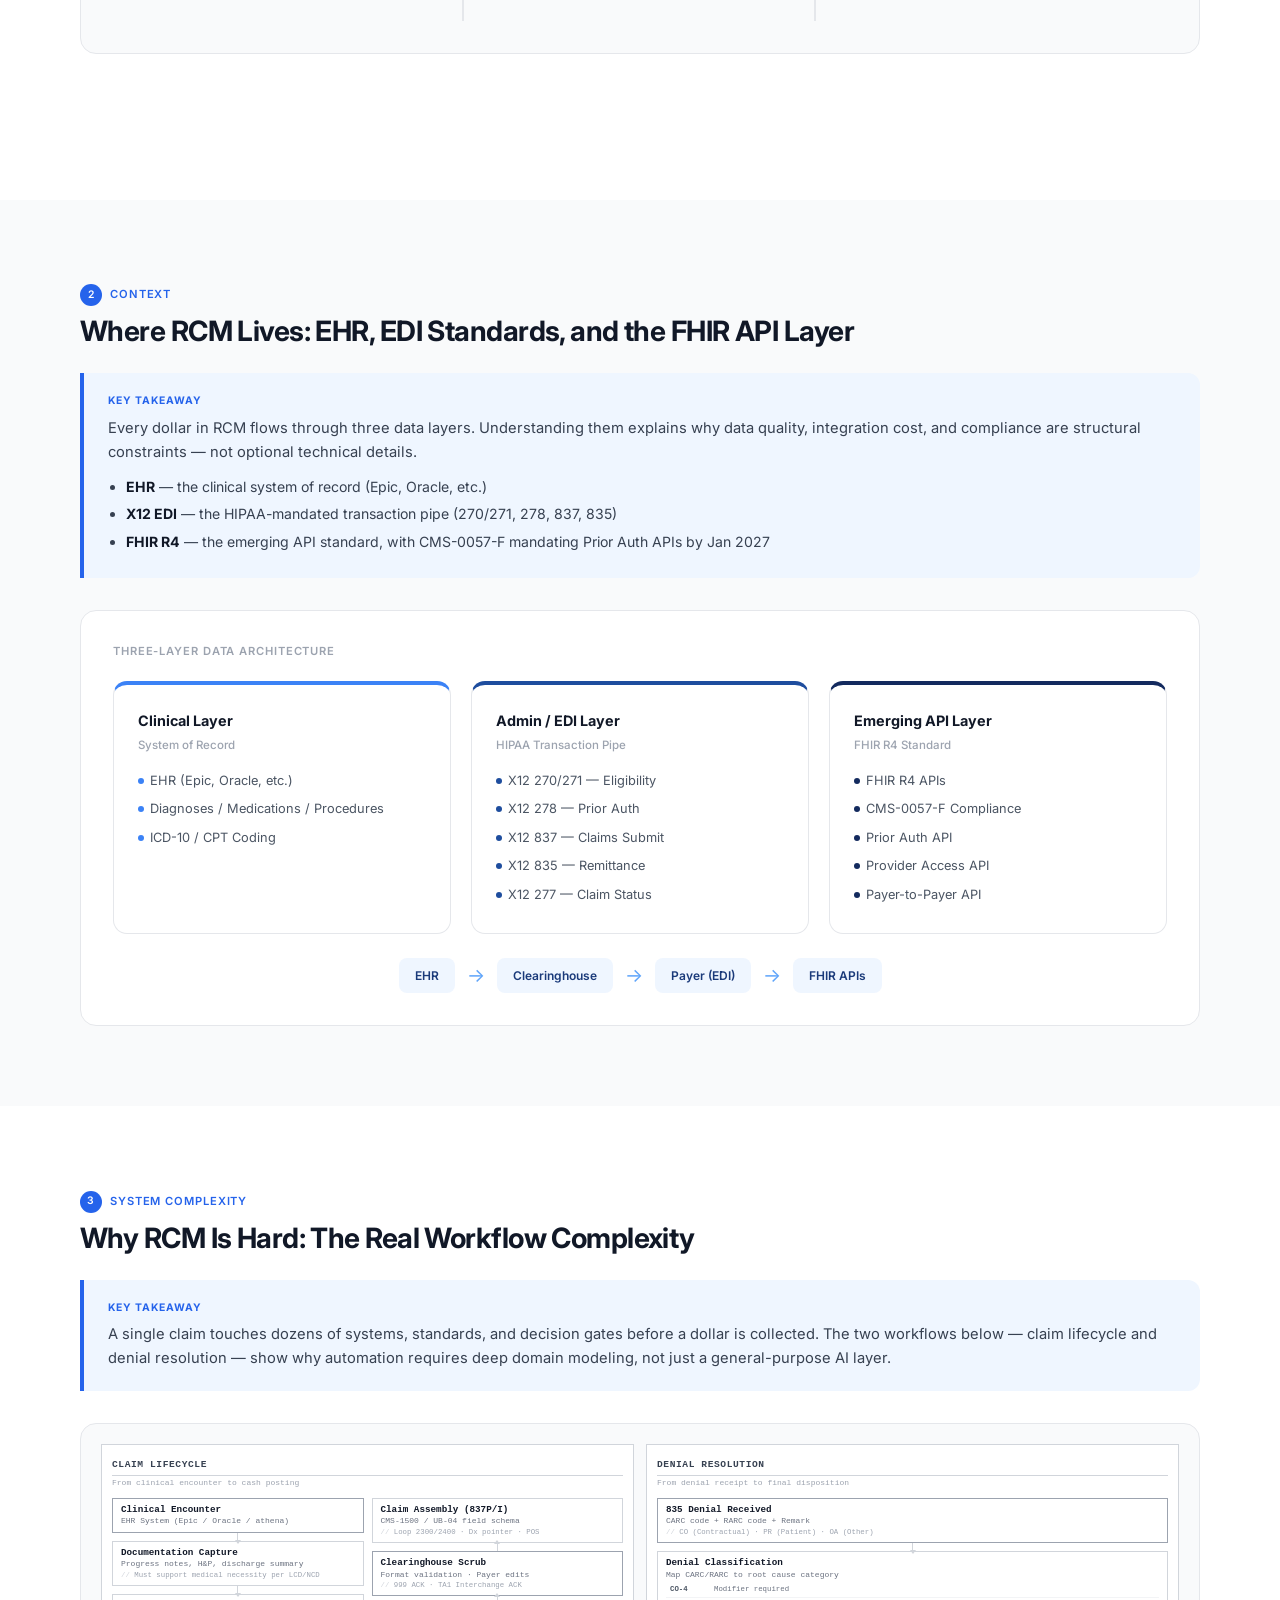
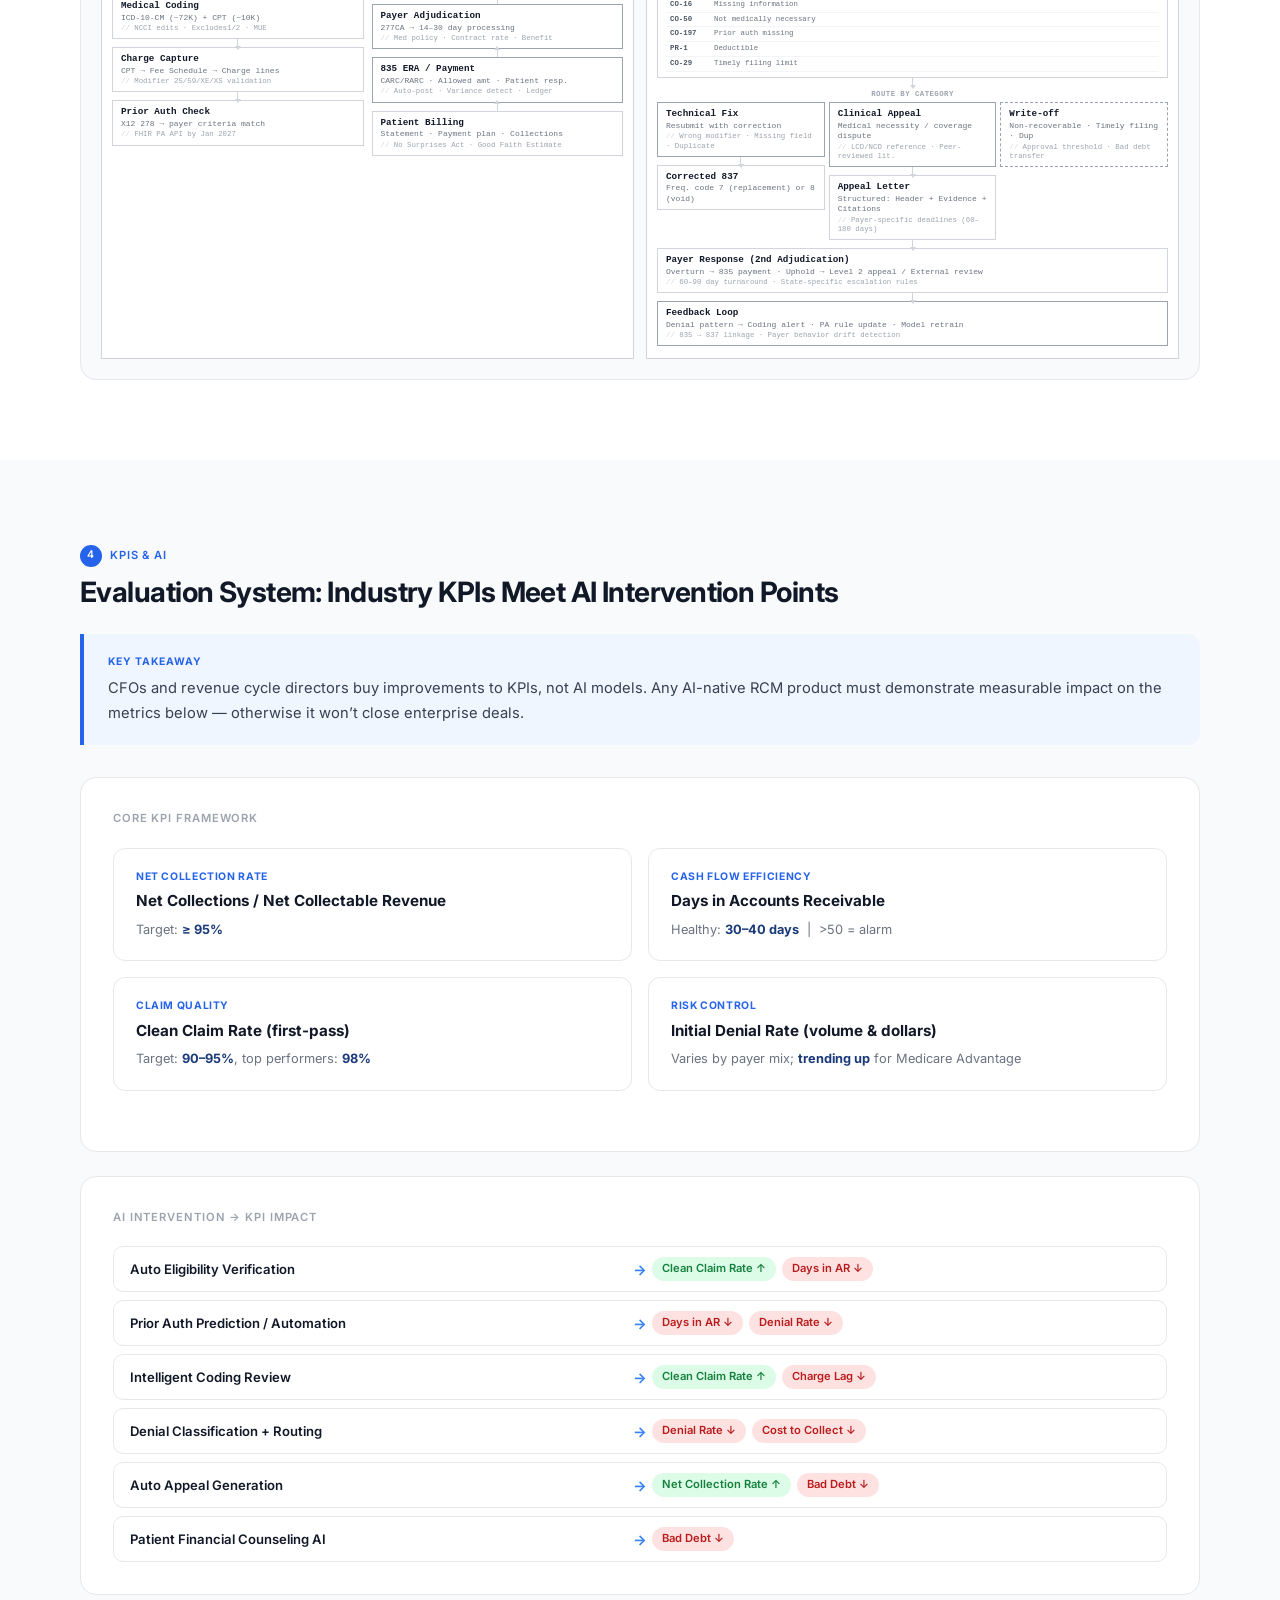
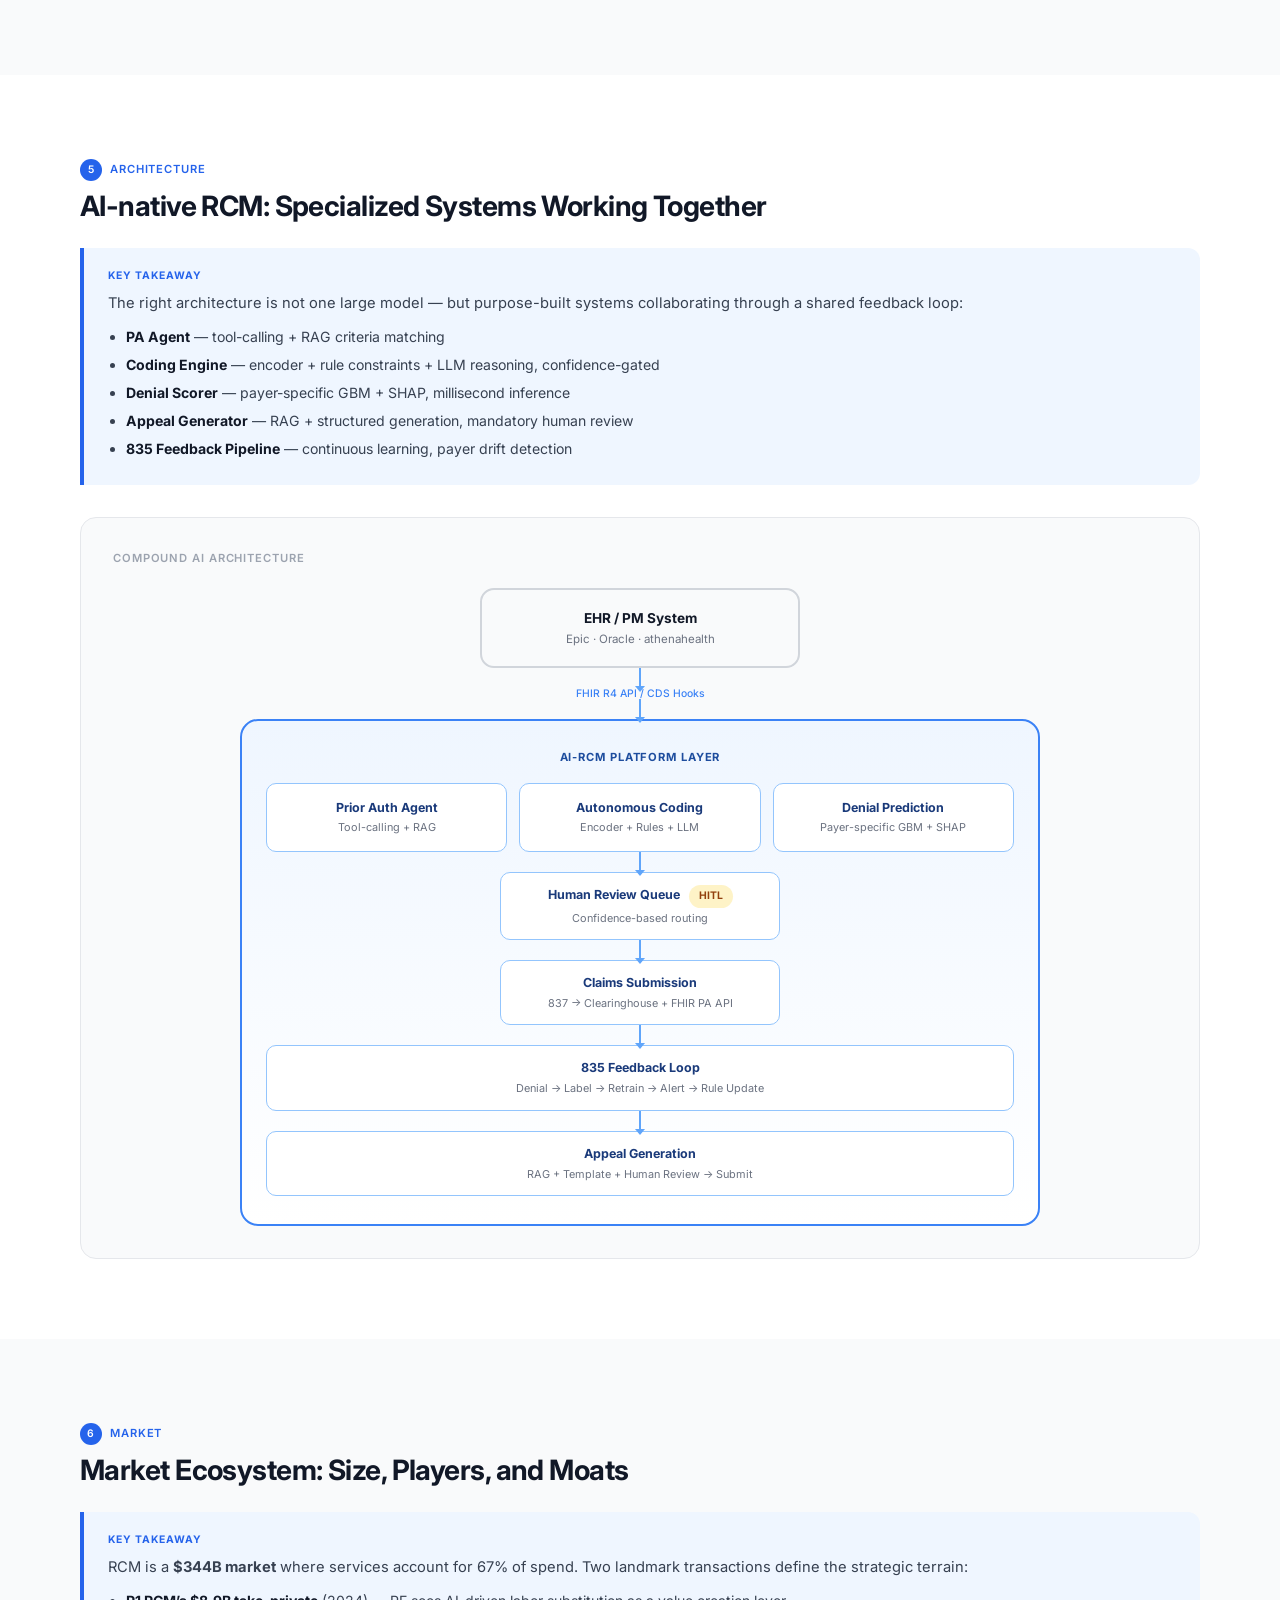
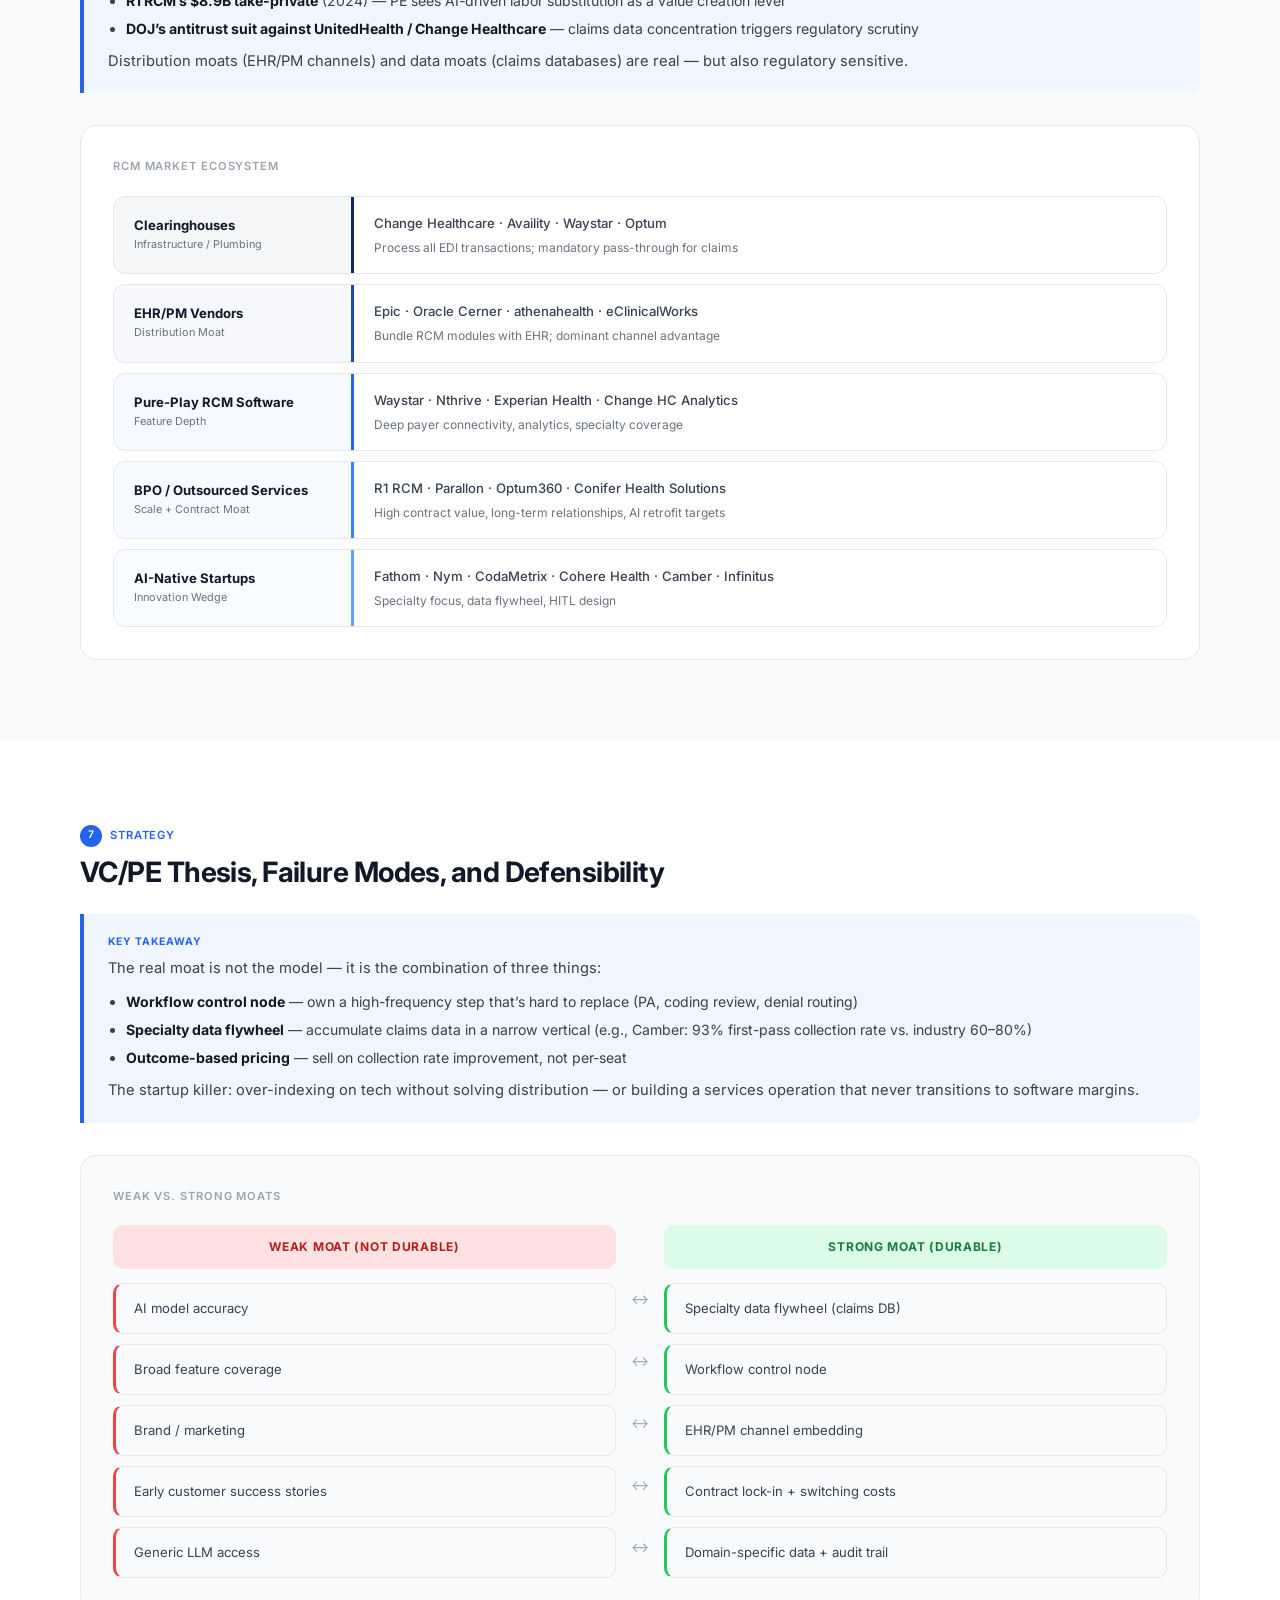
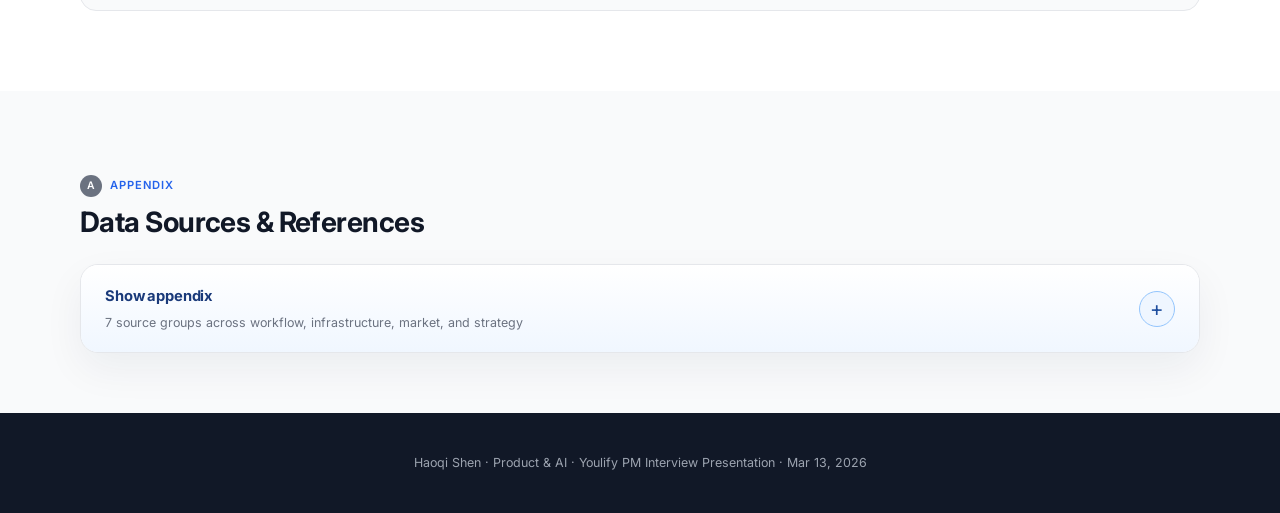
==== commit 83f67747: "Refine AI-native RCM slide copy" ====
--- a/rcm.html
+++ b/rcm.html
@@ -1143,10 +1143,10 @@
 <section id="slide5">
   <div class="slide-inner">
     <div class="slide-label"><span class="num">5</span> Architecture</div>
-    <h2 class="slide-title">AI-native RCM: Five Specialized Systems Working Together</h2>
+    <h2 class="slide-title">AI-native RCM: Specialized Systems Working Together</h2>
     <div class="takeaway">
       <div class="takeaway-label">Key Takeaway</div>
-      <p>The right architecture is not one large model &mdash; it is five purpose-built systems collaborating through a shared feedback loop:</p>
+      <p>The right architecture is not one large model &mdash; but purpose-built systems collaborating through a shared feedback loop:</p>
       <ul>
         <li><strong>PA Agent</strong> &mdash; tool-calling + RAG criteria matching</li>
         <li><strong>Coding Engine</strong> &mdash; encoder + rule constraints + LLM reasoning, confidence-gated</li>
